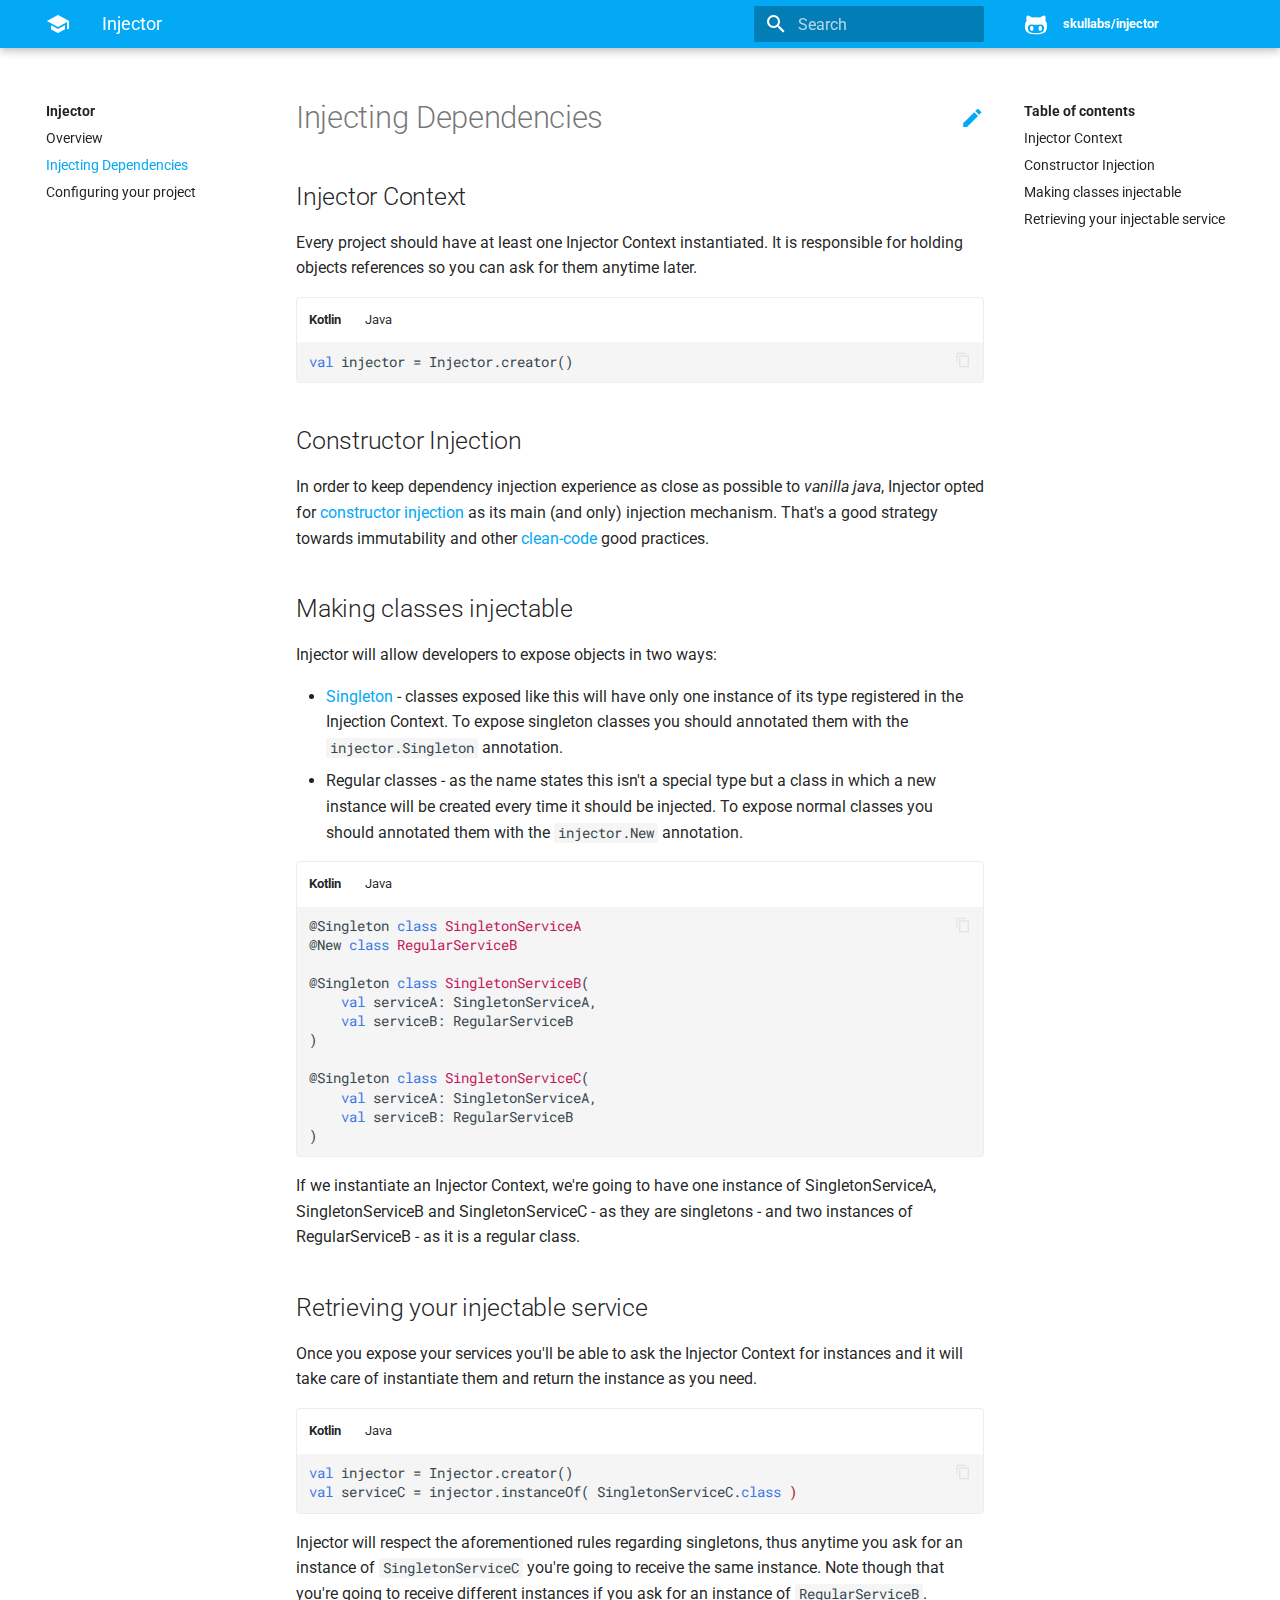
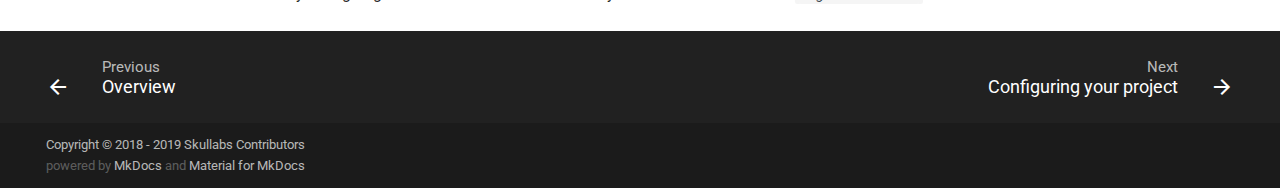
==== docs/basics/index.html @ f12652a5 "Adding documentation" ====
<!doctype html>
<html lang="en" class="no-js">
  <head>
    
      <meta charset="utf-8">
      <meta name="viewport" content="width=device-width,initial-scale=1">
      <meta http-equiv="x-ua-compatible" content="ie=edge">
      
        <meta name="description" content="Zero-overhead and minimalist dependency injection library">
      
      
        <link rel="canonical" href="https://skullabs.github.io/injector/basics/">
      
      
        <meta name="author" content="Skullabs Contributors">
      
      
        <meta name="lang:clipboard.copy" content="Copy to clipboard">
      
        <meta name="lang:clipboard.copied" content="Copied to clipboard">
      
        <meta name="lang:search.language" content="en">
      
        <meta name="lang:search.pipeline.stopwords" content="True">
      
        <meta name="lang:search.pipeline.trimmer" content="True">
      
        <meta name="lang:search.result.none" content="No matching documents">
      
        <meta name="lang:search.result.one" content="1 matching document">
      
        <meta name="lang:search.result.other" content="# matching documents">
      
        <meta name="lang:search.tokenizer" content="[\s\-]+">
      
      <link rel="shortcut icon" href="../assets/images/favicon.png">
      <meta name="generator" content="mkdocs-1.0.4, mkdocs-material-4.4.0">
    
    
      
        <title>Injecting Dependencies - Injector</title>
      
    
    
      <link rel="stylesheet" href="../assets/stylesheets/application.0284f74d.css">
      
        <link rel="stylesheet" href="../assets/stylesheets/application-palette.01803549.css">
      
      
        
        
        <meta name="theme-color" content="#03a9f4">
      
    
    
      <script src="../assets/javascripts/modernizr.74668098.js"></script>
    
    
      
        <link href="https://fonts.gstatic.com" rel="preconnect" crossorigin>
        <link rel="stylesheet" href="https://fonts.googleapis.com/css?family=Roboto:300,400,400i,700|Roboto+Mono&display=fallback">
        <style>body,input{font-family:"Roboto","Helvetica Neue",Helvetica,Arial,sans-serif}code,kbd,pre{font-family:"Roboto Mono","Courier New",Courier,monospace}</style>
      
    
    <link rel="stylesheet" href="../assets/fonts/material-icons.css">
    
    
      <link rel="stylesheet" href="../custom.css">
    
    
      
    
    
  </head>
  
    
    
    <body dir="ltr" data-md-color-primary="light-blue" data-md-color-accent="blue-grey">
  
    <svg class="md-svg">
      <defs>
        
        
          <svg xmlns="http://www.w3.org/2000/svg" width="416" height="448" viewBox="0 0 416 448" id="__github"><path fill="currentColor" d="M160 304q0 10-3.125 20.5t-10.75 19T128 352t-18.125-8.5-10.75-19T96 304t3.125-20.5 10.75-19T128 256t18.125 8.5 10.75 19T160 304zm160 0q0 10-3.125 20.5t-10.75 19T288 352t-18.125-8.5-10.75-19T256 304t3.125-20.5 10.75-19T288 256t18.125 8.5 10.75 19T320 304zm40 0q0-30-17.25-51T296 232q-10.25 0-48.75 5.25Q229.5 240 208 240t-39.25-2.75Q130.75 232 120 232q-29.5 0-46.75 21T56 304q0 22 8 38.375t20.25 25.75 30.5 15 35 7.375 37.25 1.75h42q20.5 0 37.25-1.75t35-7.375 30.5-15 20.25-25.75T360 304zm56-44q0 51.75-15.25 82.75-9.5 19.25-26.375 33.25t-35.25 21.5-42.5 11.875-42.875 5.5T212 416q-19.5 0-35.5-.75t-36.875-3.125-38.125-7.5-34.25-12.875T37 371.5t-21.5-28.75Q0 312 0 260q0-59.25 34-99-6.75-20.5-6.75-42.5 0-29 12.75-54.5 27 0 47.5 9.875t47.25 30.875Q171.5 96 212 96q37 0 70 8 26.25-20.5 46.75-30.25T376 64q12.75 25.5 12.75 54.5 0 21.75-6.75 42 34 40 34 99.5z"/></svg>
        
      </defs>
    </svg>
    <input class="md-toggle" data-md-toggle="drawer" type="checkbox" id="__drawer" autocomplete="off">
    <input class="md-toggle" data-md-toggle="search" type="checkbox" id="__search" autocomplete="off">
    <label class="md-overlay" data-md-component="overlay" for="__drawer"></label>
    
      <a href="#injecting-dependencies" tabindex="1" class="md-skip">
        Skip to content
      </a>
    
    
      <header class="md-header" data-md-component="header">
  <nav class="md-header-nav md-grid">
    <div class="md-flex">
      <div class="md-flex__cell md-flex__cell--shrink">
        <a href="https://skullabs.github.io/injector/" title="Injector" class="md-header-nav__button md-logo">
          
            <i class="md-icon"></i>
          
        </a>
      </div>
      <div class="md-flex__cell md-flex__cell--shrink">
        <label class="md-icon md-icon--menu md-header-nav__button" for="__drawer"></label>
      </div>
      <div class="md-flex__cell md-flex__cell--stretch">
        <div class="md-flex__ellipsis md-header-nav__title" data-md-component="title">
          
            <span class="md-header-nav__topic">
              Injector
            </span>
            <span class="md-header-nav__topic">
              
                Injecting Dependencies
              
            </span>
          
        </div>
      </div>
      <div class="md-flex__cell md-flex__cell--shrink">
        
          <label class="md-icon md-icon--search md-header-nav__button" for="__search"></label>
          
<div class="md-search" data-md-component="search" role="dialog">
  <label class="md-search__overlay" for="__search"></label>
  <div class="md-search__inner" role="search">
    <form class="md-search__form" name="search">
      <input type="text" class="md-search__input" name="query" placeholder="Search" autocapitalize="off" autocorrect="off" autocomplete="off" spellcheck="false" data-md-component="query" data-md-state="active">
      <label class="md-icon md-search__icon" for="__search"></label>
      <button type="reset" class="md-icon md-search__icon" data-md-component="reset" tabindex="-1">
        &#xE5CD;
      </button>
    </form>
    <div class="md-search__output">
      <div class="md-search__scrollwrap" data-md-scrollfix>
        <div class="md-search-result" data-md-component="result">
          <div class="md-search-result__meta">
            Type to start searching
          </div>
          <ol class="md-search-result__list"></ol>
        </div>
      </div>
    </div>
  </div>
</div>
        
      </div>
      
        <div class="md-flex__cell md-flex__cell--shrink">
          <div class="md-header-nav__source">
            


  

<a href="https://github.com/Skullabs/injector/" title="Go to repository" class="md-source" data-md-source="github">
  
    <div class="md-source__icon">
      <svg viewBox="0 0 24 24" width="24" height="24">
        <use xlink:href="#__github" width="24" height="24"></use>
      </svg>
    </div>
  
  <div class="md-source__repository">
    skullabs/injector
  </div>
</a>
          </div>
        </div>
      
    </div>
  </nav>
</header>
    
    <div class="md-container">
      
        
      
      
        

<nav class="md-tabs" data-md-component="tabs">
  <div class="md-tabs__inner md-grid">
    <ul class="md-tabs__list">
      
        
  <li class="md-tabs__item">
    
      <a href=".." title="Overview" class="md-tabs__link md-tabs__link--active">
        Overview
      </a>
    
  </li>

      
        
      
        
      
    </ul>
  </div>
</nav>
      
      <main class="md-main">
        <div class="md-main__inner md-grid" data-md-component="container">
          
            
              <div class="md-sidebar md-sidebar--primary" data-md-component="navigation">
                <div class="md-sidebar__scrollwrap">
                  <div class="md-sidebar__inner">
                    <nav class="md-nav md-nav--primary" data-md-level="0">
  <label class="md-nav__title md-nav__title--site" for="__drawer">
    <a href="https://skullabs.github.io/injector/" title="Injector" class="md-nav__button md-logo">
      
        <i class="md-icon"></i>
      
    </a>
    Injector
  </label>
  
    <div class="md-nav__source">
      


  

<a href="https://github.com/Skullabs/injector/" title="Go to repository" class="md-source" data-md-source="github">
  
    <div class="md-source__icon">
      <svg viewBox="0 0 24 24" width="24" height="24">
        <use xlink:href="#__github" width="24" height="24"></use>
      </svg>
    </div>
  
  <div class="md-source__repository">
    skullabs/injector
  </div>
</a>
    </div>
  
  <ul class="md-nav__list" data-md-scrollfix>
    
      
      
      


  <li class="md-nav__item">
    <a href=".." title="Overview" class="md-nav__link">
      Overview
    </a>
  </li>

    
      
      
      

  


  <li class="md-nav__item md-nav__item--active">
    
    <input class="md-toggle md-nav__toggle" data-md-toggle="toc" type="checkbox" id="__toc">
    
      
    
    
      <label class="md-nav__link md-nav__link--active" for="__toc">
        Injecting Dependencies
      </label>
    
    <a href="./" title="Injecting Dependencies" class="md-nav__link md-nav__link--active">
      Injecting Dependencies
    </a>
    
      
<nav class="md-nav md-nav--secondary">
  
  
    
  
  
    <label class="md-nav__title" for="__toc">Table of contents</label>
    <ul class="md-nav__list" data-md-scrollfix>
      
        <li class="md-nav__item">
  <a href="#injector-context" title="Injector Context" class="md-nav__link">
    Injector Context
  </a>
  
</li>
      
        <li class="md-nav__item">
  <a href="#constructor-injection" title="Constructor Injection" class="md-nav__link">
    Constructor Injection
  </a>
  
</li>
      
        <li class="md-nav__item">
  <a href="#making-classes-injectable" title="Making classes injectable" class="md-nav__link">
    Making classes injectable
  </a>
  
</li>
      
        <li class="md-nav__item">
  <a href="#retrieving-your-injectable-service" title="Retrieving your injectable service" class="md-nav__link">
    Retrieving your injectable service
  </a>
  
</li>
      
      
      
      
      
    </ul>
  
</nav>
    
  </li>

    
      
      
      


  <li class="md-nav__item">
    <a href="../config/" title="Configuring your project" class="md-nav__link">
      Configuring your project
    </a>
  </li>

    
  </ul>
</nav>
                  </div>
                </div>
              </div>
            
            
              <div class="md-sidebar md-sidebar--secondary" data-md-component="toc">
                <div class="md-sidebar__scrollwrap">
                  <div class="md-sidebar__inner">
                    
<nav class="md-nav md-nav--secondary">
  
  
    
  
  
    <label class="md-nav__title" for="__toc">Table of contents</label>
    <ul class="md-nav__list" data-md-scrollfix>
      
        <li class="md-nav__item">
  <a href="#injector-context" title="Injector Context" class="md-nav__link">
    Injector Context
  </a>
  
</li>
      
        <li class="md-nav__item">
  <a href="#constructor-injection" title="Constructor Injection" class="md-nav__link">
    Constructor Injection
  </a>
  
</li>
      
        <li class="md-nav__item">
  <a href="#making-classes-injectable" title="Making classes injectable" class="md-nav__link">
    Making classes injectable
  </a>
  
</li>
      
        <li class="md-nav__item">
  <a href="#retrieving-your-injectable-service" title="Retrieving your injectable service" class="md-nav__link">
    Retrieving your injectable service
  </a>
  
</li>
      
      
      
      
      
    </ul>
  
</nav>
                  </div>
                </div>
              </div>
            
          
          <div class="md-content">
            <article class="md-content__inner md-typeset">
              
                
                  <a href="https://github.com/Skullabs/injector/edit/master/docs/basics.md" title="Edit this page" class="md-icon md-content__icon">&#xE3C9;</a>
                
                
                <h1 id="injecting-dependencies">Injecting Dependencies<a class="headerlink" href="#injecting-dependencies" title="Permanent link">&para;</a></h1>
<h2 id="injector-context">Injector Context<a class="headerlink" href="#injector-context" title="Permanent link">&para;</a></h2>
<p>Every project should have at least one Injector Context instantiated. It
is responsible for holding objects references so you can ask for them anytime later.</p>
<div class="superfences-tabs">
<input name="__tabs_1" type="radio" id="__tab_1_0" checked="checked" />
<label for="__tab_1_0">Kotlin</label>
<div class="superfences-content"><div class="codehilite"><pre><span></span><span class="k">val</span> <span class="py">injector</span> <span class="p">=</span> <span class="n">Injector</span><span class="p">.</span><span class="n">creator</span><span class="p">()</span>
</pre></div></div>
<input name="__tabs_1" type="radio" id="__tab_1_1" />
<label for="__tab_1_1">Java</label>
<div class="superfences-content"><div class="codehilite"><pre><span></span><span class="n">Injector</span> <span class="n">injector</span> <span class="p">=</span> <span class="n">Injector</span><span class="p">.</span><span class="n">creator</span><span class="p">();</span>
</pre></div></div>
</div>
<h2 id="constructor-injection">Constructor Injection<a class="headerlink" href="#constructor-injection" title="Permanent link">&para;</a></h2>
<p>In order to keep dependency injection experience as close as possible to <em>vanilla java</em>,
Injector opted for <a href="https://en.wikipedia.org/wiki/Dependency_injection#Constructor_injection_comparison">constructor injection</a>
as its main (and only) injection mechanism. That's a good strategy towards immutability
and other <a href="https://en.wikipedia.org/wiki/SOLID">clean-code</a> good practices.</p>
<h2 id="making-classes-injectable">Making classes injectable<a class="headerlink" href="#making-classes-injectable" title="Permanent link">&para;</a></h2>
<p>Injector will allow developers to expose objects in two ways:</p>
<ul>
<li><a href="https://en.wikipedia.org/wiki/Singleton_pattern">Singleton</a> - classes exposed like this will
have only one instance of its type registered in the Injection Context. To expose singleton classes
you should annotated them with the <code>injector.Singleton</code> annotation.</li>
<li>Regular classes - as the name states this isn't a special type but a class in which a new
instance will be created every time it should be injected. To expose normal classes you
should annotated them with the <code>injector.New</code> annotation.</li>
</ul>
<div class="superfences-tabs">
<input name="__tabs_2" type="radio" id="__tab_2_0" checked="checked" />
<label for="__tab_2_0">Kotlin</label>
<div class="superfences-content"><div class="codehilite"><pre><span></span><span class="n">@Singleton</span> <span class="k">class</span> <span class="nc">SingletonServiceA</span>
<span class="n">@New</span> <span class="k">class</span> <span class="nc">RegularServiceB</span>

<span class="n">@Singleton</span> <span class="k">class</span> <span class="nc">SingletonServiceB</span><span class="p">(</span>
    <span class="k">val</span> <span class="py">serviceA</span><span class="p">:</span> <span class="n">SingletonServiceA</span><span class="p">,</span>
    <span class="k">val</span> <span class="py">serviceB</span><span class="p">:</span> <span class="n">RegularServiceB</span>
<span class="p">)</span>

<span class="n">@Singleton</span> <span class="k">class</span> <span class="nc">SingletonServiceC</span><span class="p">(</span>
    <span class="k">val</span> <span class="py">serviceA</span><span class="p">:</span> <span class="n">SingletonServiceA</span><span class="p">,</span>
    <span class="k">val</span> <span class="py">serviceB</span><span class="p">:</span> <span class="n">RegularServiceB</span>
<span class="p">)</span>
</pre></div></div>
<input name="__tabs_2" type="radio" id="__tab_2_1" />
<label for="__tab_2_1">Java</label>
<div class="superfences-content"><div class="codehilite"><pre><span></span><span class="nd">@Singleton</span> <span class="kd">class</span> <span class="nc">SingletonServiceA</span> <span class="o">{}</span>
<span class="nd">@New</span> <span class="kd">class</span> <span class="nc">RegularServiceB</span> <span class="o">{}</span>

<span class="nd">@Singleton</span> <span class="kd">class</span> <span class="nc">SingletonServiceB</span> <span class="o">{</span>

    <span class="kd">final</span> <span class="n">SingletonServiceA</span> <span class="n">serviceA</span><span class="o">;</span>
    <span class="kd">final</span> <span class="n">RegularServiceB</span> <span class="n">serviceB</span><span class="o">;</span>

    <span class="n">SingletonServiceB</span><span class="o">(</span> <span class="n">SingletonServiceA</span> <span class="n">serviceA</span><span class="o">,</span> <span class="n">RegularServiceB</span> <span class="n">serviceB</span> <span class="o">)</span> <span class="o">{</span>
        <span class="k">this</span><span class="o">.</span><span class="na">serviceA</span> <span class="o">=</span> <span class="n">serviceA</span><span class="o">;</span>
        <span class="k">this</span><span class="o">.</span><span class="na">serviceB</span> <span class="o">=</span> <span class="n">serviceB</span><span class="o">;</span>
    <span class="o">}</span>
<span class="o">}</span>

<span class="nd">@Singleton</span> <span class="kd">class</span> <span class="nc">SingletonServiceC</span> <span class="o">{</span>

    <span class="kd">final</span> <span class="n">SingletonServiceA</span> <span class="n">serviceA</span><span class="o">;</span>
    <span class="kd">final</span> <span class="n">RegularServiceB</span> <span class="n">serviceB</span><span class="o">;</span>

    <span class="n">SingletonServiceC</span><span class="o">(</span> <span class="n">SingletonServiceA</span> <span class="n">serviceA</span><span class="o">,</span> <span class="n">RegularServiceB</span> <span class="n">serviceB</span> <span class="o">)</span> <span class="o">{</span>
        <span class="k">this</span><span class="o">.</span><span class="na">serviceA</span> <span class="o">=</span> <span class="n">serviceA</span><span class="o">;</span>
        <span class="k">this</span><span class="o">.</span><span class="na">serviceB</span> <span class="o">=</span> <span class="n">serviceB</span><span class="o">;</span>
    <span class="o">}</span>
<span class="o">}</span>
</pre></div></div>
</div>
<p>If we instantiate an Injector Context, we're going to have one instance of SingletonServiceA,
SingletonServiceB and SingletonServiceC - as they are singletons - and two instances of
RegularServiceB - as it is a regular class.</p>
<h2 id="retrieving-your-injectable-service">Retrieving your injectable service<a class="headerlink" href="#retrieving-your-injectable-service" title="Permanent link">&para;</a></h2>
<p>Once you expose your services you'll be able to ask the Injector Context for instances and
it will take care of instantiate them and return the instance as you need.</p>
<div class="superfences-tabs">
<input name="__tabs_3" type="radio" id="__tab_3_0" checked="checked" />
<label for="__tab_3_0">Kotlin</label>
<div class="superfences-content"><div class="codehilite"><pre><span></span><span class="k">val</span> <span class="py">injector</span> <span class="p">=</span> <span class="n">Injector</span><span class="p">.</span><span class="n">creator</span><span class="p">()</span>
<span class="k">val</span> <span class="py">serviceC</span> <span class="p">=</span> <span class="n">injector</span><span class="p">.</span><span class="n">instanceOf</span><span class="p">(</span> <span class="n">SingletonServiceC</span><span class="p">.</span><span class="k">class</span> <span class="err">)</span>
</pre></div></div>
<input name="__tabs_3" type="radio" id="__tab_3_1" />
<label for="__tab_3_1">Java</label>
<div class="superfences-content"><div class="codehilite"><pre><span></span><span class="n">Injector</span> <span class="n">injector</span> <span class="p">=</span> <span class="n">Injector</span><span class="p">.</span><span class="n">creator</span><span class="p">();</span>
<span class="n">SingletonServiceC</span> <span class="n">serviceC</span> <span class="p">=</span> <span class="n">injector</span><span class="p">.</span><span class="n">instanceOf</span><span class="p">(</span> <span class="n">SingletonServiceC</span><span class="p">.</span><span class="k">class</span> <span class="err">);</span>
</pre></div></div>
</div>
<p>Injector will respect the aforementioned rules regarding singletons, thus anytime you ask
for an instance of <code>SingletonServiceC</code> you're going to receive the same instance.
Note though that you're going to receive different instances if you ask for an instance of
<code>RegularServiceB</code>.</p>
                
                  
                
              
              
                


              
            </article>
          </div>
        </div>
      </main>
      
        
<footer class="md-footer">
  
    <div class="md-footer-nav">
      <nav class="md-footer-nav__inner md-grid">
        
          <a href=".." title="Overview" class="md-flex md-footer-nav__link md-footer-nav__link--prev" rel="prev">
            <div class="md-flex__cell md-flex__cell--shrink">
              <i class="md-icon md-icon--arrow-back md-footer-nav__button"></i>
            </div>
            <div class="md-flex__cell md-flex__cell--stretch md-footer-nav__title">
              <span class="md-flex__ellipsis">
                <span class="md-footer-nav__direction">
                  Previous
                </span>
                Overview
              </span>
            </div>
          </a>
        
        
          <a href="../config/" title="Configuring your project" class="md-flex md-footer-nav__link md-footer-nav__link--next" rel="next">
            <div class="md-flex__cell md-flex__cell--stretch md-footer-nav__title">
              <span class="md-flex__ellipsis">
                <span class="md-footer-nav__direction">
                  Next
                </span>
                Configuring your project
              </span>
            </div>
            <div class="md-flex__cell md-flex__cell--shrink">
              <i class="md-icon md-icon--arrow-forward md-footer-nav__button"></i>
            </div>
          </a>
        
      </nav>
    </div>
  
  <div class="md-footer-meta md-typeset">
    <div class="md-footer-meta__inner md-grid">
      <div class="md-footer-copyright">
        
          <div class="md-footer-copyright__highlight">
            Copyright &copy; 2018 - 2019 Skullabs Contributors
          </div>
        
        powered by
        <a href="https://www.mkdocs.org">MkDocs</a>
        and
        <a href="https://squidfunk.github.io/mkdocs-material/">
          Material for MkDocs</a>
      </div>
      
    </div>
  </div>
</footer>
      
    </div>
    
      <script src="../assets/javascripts/application.245445c6.js"></script>
      
      <script>app.initialize({version:"1.0.4",url:{base:".."}})</script>
      
    
  </body>
</html>
---- docs/assets/stylesheets/application.0284f74d.css ----
@charset "UTF-8";html{box-sizing:border-box}*,:after,:before{box-sizing:inherit}html{-webkit-text-size-adjust:none;-moz-text-size-adjust:none;-ms-text-size-adjust:none;text-size-adjust:none}body{margin:0}hr{overflow:visible;box-sizing:content-box}a{-webkit-text-decoration-skip:objects}a,button,input,label{-webkit-tap-highlight-color:transparent}a{color:inherit;text-decoration:none}small,sub,sup{font-size:80%}sub,sup{position:relative;line-height:0;vertical-align:baseline}sub{bottom:-.25em}sup{top:-.5em}img{border-style:none}table{border-collapse:separate;border-spacing:0}td,th{font-weight:400;vertical-align:top}button{margin:0;padding:0;border:0;outline-style:none;background:transparent;font-size:inherit}input{border:0;outline:0}.md-clipboard:before,.md-icon,.md-nav__button,.md-nav__link:after,.md-nav__title:before,.md-search-result__article--document:before,.md-source-file:before,.md-typeset .admonition>.admonition-title:before,.md-typeset .admonition>summary:before,.md-typeset .critic.comment:before,.md-typeset .footnote-backref,.md-typeset .task-list-control .task-list-indicator:before,.md-typeset details>.admonition-title:before,.md-typeset details>summary:before,.md-typeset summary:after{font-family:Material Icons;font-style:normal;font-variant:normal;font-weight:400;line-height:1;text-transform:none;white-space:nowrap;speak:none;word-wrap:normal;direction:ltr}.md-content__icon,.md-footer-nav__button,.md-header-nav__button,.md-nav__button,.md-nav__title:before,.md-search-result__article--document:before{display:inline-block;margin:.2rem;padding:.4rem;font-size:1.2rem;cursor:pointer}.md-icon--arrow-back:before{content:""}.md-icon--arrow-forward:before{content:""}.md-icon--menu:before{content:""}.md-icon--search:before{content:""}[dir=rtl] .md-icon--arrow-back:before{content:""}[dir=rtl] .md-icon--arrow-forward:before{content:""}body{-webkit-font-smoothing:antialiased;-moz-osx-font-smoothing:grayscale}body,input{color:rgba(0,0,0,.87);-webkit-font-feature-settings:"kern","liga";font-feature-settings:"kern","liga";font-family:Helvetica Neue,Helvetica,Arial,sans-serif}code,kbd,pre{color:rgba(0,0,0,.87);-webkit-font-feature-settings:"kern";font-feature-settings:"kern";font-family:Courier New,Courier,monospace}.md-typeset{font-size:.8rem;line-height:1.6;-webkit-print-color-adjust:exact}.md-typeset blockquote,.md-typeset ol,.md-typeset p,.md-typeset ul{margin:1em 0}.md-typeset h1{margin:0 0 2rem;color:rgba(0,0,0,.54);font-size:1.5625rem;line-height:1.3}.md-typeset h1,.md-typeset h2{font-weight:300;letter-spacing:-.01em}.md-typeset h2{margin:2rem 0 .8rem;font-size:1.25rem;line-height:1.4}.md-typeset h3{margin:1.6rem 0 .8rem;font-size:1rem;font-weight:400;letter-spacing:-.01em;line-height:1.5}.md-typeset h2+h3{margin-top:.8rem}.md-typeset h4{font-size:.8rem}.md-typeset h4,.md-typeset h5,.md-typeset h6{margin:.8rem 0;font-weight:700;letter-spacing:-.01em}.md-typeset h5,.md-typeset h6{color:rgba(0,0,0,.54);font-size:.64rem}.md-typeset h5{text-transform:uppercase}.md-typeset hr{margin:1.5em 0;border-bottom:.05rem dotted rgba(0,0,0,.26)}.md-typeset a{color:#3f51b5;word-break:break-word}.md-typeset a,.md-typeset a:before{transition:color .125s}.md-typeset a:active,.md-typeset a:hover{color:#536dfe}.md-typeset code,.md-typeset pre{background-color:hsla(0,0%,92.5%,.5);color:#37474f;font-size:85%;direction:ltr}.md-typeset code{margin:0 .29412em;padding:.07353em 0;border-radius:.1rem;box-shadow:.29412em 0 0 hsla(0,0%,92.5%,.5),-.29412em 0 0 hsla(0,0%,92.5%,.5);word-break:break-word;-webkit-box-decoration-break:clone;box-decoration-break:clone}.md-typeset h1 code,.md-typeset h2 code,.md-typeset h3 code,.md-typeset h4 code,.md-typeset h5 code,.md-typeset h6 code{margin:0;background-color:transparent;box-shadow:none}.md-typeset a>code{margin:inherit;padding:inherit;border-radius:initial;background-color:inherit;color:inherit;box-shadow:none}.md-typeset pre{position:relative;margin:1em 0;border-radius:.1rem;line-height:1.4;-webkit-overflow-scrolling:touch}.md-typeset pre>code{display:block;margin:0;padding:.525rem .6rem;background-color:transparent;font-size:inherit;box-shadow:none;-webkit-box-decoration-break:slice;box-decoration-break:slice;overflow:auto}.md-typeset pre>code::-webkit-scrollbar{width:.2rem;height:.2rem}.md-typeset pre>code::-webkit-scrollbar-thumb{background-color:rgba(0,0,0,.26)}.md-typeset pre>code::-webkit-scrollbar-thumb:hover{background-color:#536dfe}.md-typeset kbd{padding:0 .29412em;border-radius:.15rem;border:.05rem solid #c9c9c9;border-bottom-color:#bcbcbc;background-color:#fcfcfc;color:#555;font-size:85%;box-shadow:0 .05rem 0 #b0b0b0;word-break:break-word}.md-typeset mark{margin:0 .25em;padding:.0625em 0;border-radius:.1rem;background-color:rgba(255,235,59,.5);box-shadow:.25em 0 0 rgba(255,235,59,.5),-.25em 0 0 rgba(255,235,59,.5);word-break:break-word;-webkit-box-decoration-break:clone;box-decoration-break:clone}.md-typeset abbr{border-bottom:.05rem dotted rgba(0,0,0,.54);text-decoration:none;cursor:help}.md-typeset small{opacity:.75}.md-typeset sub,.md-typeset sup{margin-left:.07812em}[dir=rtl] .md-typeset sub,[dir=rtl] .md-typeset sup{margin-right:.07812em;margin-left:0}.md-typeset blockquote{padding-left:.6rem;border-left:.2rem solid rgba(0,0,0,.26);color:rgba(0,0,0,.54)}[dir=rtl] .md-typeset blockquote{padding-right:.6rem;padding-left:0;border-right:.2rem solid rgba(0,0,0,.26);border-left:initial}.md-typeset ul{list-style-type:disc}.md-typeset ol,.md-typeset ul{margin-left:.625em;padding:0}[dir=rtl] .md-typeset ol,[dir=rtl] .md-typeset ul{margin-right:.625em;margin-left:0}.md-typeset ol ol,.md-typeset ul ol{list-style-type:lower-alpha}.md-typeset ol ol ol,.md-typeset ul ol ol{list-style-type:lower-roman}.md-typeset ol li,.md-typeset ul li{margin-bottom:.5em;margin-left:1.25em}[dir=rtl] .md-typeset ol li,[dir=rtl] .md-typeset ul li{margin-right:1.25em;margin-left:0}.md-typeset ol li blockquote,.md-typeset ol li p,.md-typeset ul li blockquote,.md-typeset ul li p{margin:.5em 0}.md-typeset ol li:last-child,.md-typeset ul li:last-child{margin-bottom:0}.md-typeset ol li ol,.md-typeset ol li ul,.md-typeset ul li ol,.md-typeset ul li ul{margin:.5em 0 .5em .625em}[dir=rtl] .md-typeset ol li ol,[dir=rtl] .md-typeset ol li ul,[dir=rtl] .md-typeset ul li ol,[dir=rtl] .md-typeset ul li ul{margin-right:.625em;margin-left:0}.md-typeset dd{margin:1em 0 1em 1.875em}[dir=rtl] .md-typeset dd{margin-right:1.875em;margin-left:0}.md-typeset iframe,.md-typeset img,.md-typeset svg{max-width:100%}.md-typeset table:not([class]){box-shadow:0 2px 2px 0 rgba(0,0,0,.14),0 1px 5px 0 rgba(0,0,0,.12),0 3px 1px -2px rgba(0,0,0,.2);display:inline-block;max-width:100%;border-radius:.1rem;font-size:.64rem;overflow:auto;-webkit-overflow-scrolling:touch}.md-typeset table:not([class])+*{margin-top:1.5em}.md-typeset table:not([class]) td:not([align]),.md-typeset table:not([class]) th:not([align]){text-align:left}[dir=rtl] .md-typeset table:not([class]) td:not([align]),[dir=rtl] .md-typeset table:not([class]) th:not([align]){text-align:right}.md-typeset table:not([class]) th{min-width:5rem;padding:.6rem .8rem;background-color:rgba(0,0,0,.54);color:#fff;vertical-align:top}.md-typeset table:not([class]) td{padding:.6rem .8rem;border-top:.05rem solid rgba(0,0,0,.07);vertical-align:top}.md-typeset table:not([class]) tr{transition:background-color .125s}.md-typeset table:not([class]) tr:hover{background-color:rgba(0,0,0,.035);box-shadow:inset 0 .05rem 0 #fff}.md-typeset table:not([class]) tr:first-child td{border-top:0}.md-typeset table:not([class]) a{word-break:normal}.md-typeset__scrollwrap{margin:1em -.8rem;overflow-x:auto;-webkit-overflow-scrolling:touch}.md-typeset .md-typeset__table{display:inline-block;margin-bottom:.5em;padding:0 .8rem}.md-typeset .md-typeset__table table{display:table;width:100%;margin:0;overflow:hidden}html{font-size:125%;overflow-x:hidden}body,html{height:100%}body{position:relative;font-size:.5rem}hr{display:block;height:.05rem;padding:0;border:0}.md-svg{display:none}.md-grid{max-width:61rem;margin-right:auto;margin-left:auto}.md-container,.md-main{overflow:auto}.md-container{display:table;width:100%;height:100%;padding-top:2.4rem;table-layout:fixed}.md-main{display:table-row;height:100%}.md-main__inner{height:100%;padding-top:1.5rem;padding-bottom:.05rem}.md-toggle{display:none}.md-overlay{position:fixed;top:0;width:0;height:0;transition:width 0s .25s,height 0s .25s,opacity .25s;background-color:rgba(0,0,0,.54);opacity:0;z-index:3}.md-flex{display:table}.md-flex__cell{display:table-cell;position:relative;vertical-align:top}.md-flex__cell--shrink{width:0}.md-flex__cell--stretch{display:table;width:100%;table-layout:fixed}.md-flex__ellipsis{display:table-cell;text-overflow:ellipsis;white-space:nowrap;overflow:hidden}.md-skip{position:fixed;width:.05rem;height:.05rem;margin:.5rem;padding:.3rem .5rem;-webkit-transform:translateY(.4rem);transform:translateY(.4rem);border-radius:.1rem;background-color:rgba(0,0,0,.87);color:#fff;font-size:.64rem;opacity:0;overflow:hidden}.md-skip:focus{width:auto;height:auto;clip:auto;-webkit-transform:translateX(0);transform:translateX(0);transition:opacity .175s 75ms,-webkit-transform .25s cubic-bezier(.4,0,.2,1);transition:transform .25s cubic-bezier(.4,0,.2,1),opacity .175s 75ms;transition:transform .25s cubic-bezier(.4,0,.2,1),opacity .175s 75ms,-webkit-transform .25s cubic-bezier(.4,0,.2,1);opacity:1;z-index:10}@page{margin:25mm}.md-clipboard{position:absolute;top:.3rem;right:.3rem;width:1.4rem;height:1.4rem;border-radius:.1rem;font-size:.8rem;cursor:pointer;z-index:1;-webkit-backface-visibility:hidden;backface-visibility:hidden}.md-clipboard:before{transition:color .25s,opacity .25s;color:rgba(0,0,0,.07);content:"\E14D"}.codehilite:hover .md-clipboard:before,.md-typeset .highlight:hover .md-clipboard:before,pre:hover .md-clipboard:before{color:rgba(0,0,0,.54)}.md-clipboard:focus:before,.md-clipboard:hover:before{color:#536dfe}.md-clipboard__message{display:block;position:absolute;top:0;right:1.7rem;padding:.3rem .5rem;-webkit-transform:translateX(.4rem);transform:translateX(.4rem);transition:opacity .175s,-webkit-transform .25s cubic-bezier(.9,.1,.9,0);transition:transform .25s cubic-bezier(.9,.1,.9,0),opacity .175s;transition:transform .25s cubic-bezier(.9,.1,.9,0),opacity .175s,-webkit-transform .25s cubic-bezier(.9,.1,.9,0);border-radius:.1rem;background-color:rgba(0,0,0,.54);color:#fff;font-size:.64rem;white-space:nowrap;opacity:0;pointer-events:none}.md-clipboard__message--active{-webkit-transform:translateX(0);transform:translateX(0);transition:opacity .175s 75ms,-webkit-transform .25s cubic-bezier(.4,0,.2,1);transition:transform .25s cubic-bezier(.4,0,.2,1),opacity .175s 75ms;transition:transform .25s cubic-bezier(.4,0,.2,1),opacity .175s 75ms,-webkit-transform .25s cubic-bezier(.4,0,.2,1);opacity:1;pointer-events:auto}.md-clipboard__message:before{content:attr(aria-label)}.md-clipboard__message:after{display:block;position:absolute;top:50%;right:-.2rem;width:0;margin-top:-.2rem;border-color:transparent rgba(0,0,0,.54);border-style:solid;border-width:.2rem 0 .2rem .2rem;content:""}.md-content__inner{margin:0 .8rem 1.2rem;padding-top:.6rem}.md-content__inner:before{display:block;height:.4rem;content:""}.md-content__inner>:last-child{margin-bottom:0}.md-content__icon{position:relative;margin:.4rem 0;padding:0;float:right}.md-typeset .md-content__icon{color:rgba(0,0,0,.26)}.md-header{position:fixed;top:0;right:0;left:0;height:2.4rem;transition:background-color .25s,color .25s;background-color:#3f51b5;color:#fff;box-shadow:none;z-index:2;-webkit-backface-visibility:hidden;backface-visibility:hidden}.no-js .md-header{transition:none;box-shadow:none}.md-header[data-md-state=shadow]{transition:background-color .25s,color .25s,box-shadow .25s;box-shadow:0 0 .2rem rgba(0,0,0,.1),0 .2rem .4rem rgba(0,0,0,.2)}.md-header-nav{padding:0 .2rem}.md-header-nav__button{position:relative;transition:opacity .25s;z-index:1}.md-header-nav__button:hover{opacity:.7}.md-header-nav__button.md-logo *{display:block}.no-js .md-header-nav__button.md-icon--search{display:none}.md-header-nav__topic{display:block;position:absolute;transition:opacity .15s,-webkit-transform .4s cubic-bezier(.1,.7,.1,1);transition:transform .4s cubic-bezier(.1,.7,.1,1),opacity .15s;transition:transform .4s cubic-bezier(.1,.7,.1,1),opacity .15s,-webkit-transform .4s cubic-bezier(.1,.7,.1,1);text-overflow:ellipsis;white-space:nowrap;overflow:hidden}.md-header-nav__topic+.md-header-nav__topic{-webkit-transform:translateX(1.25rem);transform:translateX(1.25rem);transition:opacity .15s,-webkit-transform .4s cubic-bezier(1,.7,.1,.1);transition:transform .4s cubic-bezier(1,.7,.1,.1),opacity .15s;transition:transform .4s cubic-bezier(1,.7,.1,.1),opacity .15s,-webkit-transform .4s cubic-bezier(1,.7,.1,.1);opacity:0;z-index:-1;pointer-events:none}[dir=rtl] .md-header-nav__topic+.md-header-nav__topic{-webkit-transform:translateX(-1.25rem);transform:translateX(-1.25rem)}.no-js .md-header-nav__topic{position:static}.no-js .md-header-nav__topic+.md-header-nav__topic{display:none}.md-header-nav__title{padding:0 1rem;font-size:.9rem;line-height:2.4rem}.md-header-nav__title[data-md-state=active] .md-header-nav__topic{-webkit-transform:translateX(-1.25rem);transform:translateX(-1.25rem);transition:opacity .15s,-webkit-transform .4s cubic-bezier(1,.7,.1,.1);transition:transform .4s cubic-bezier(1,.7,.1,.1),opacity .15s;transition:transform .4s cubic-bezier(1,.7,.1,.1),opacity .15s,-webkit-transform .4s cubic-bezier(1,.7,.1,.1);opacity:0;z-index:-1;pointer-events:none}[dir=rtl] .md-header-nav__title[data-md-state=active] .md-header-nav__topic{-webkit-transform:translateX(1.25rem);transform:translateX(1.25rem)}.md-header-nav__title[data-md-state=active] .md-header-nav__topic+.md-header-nav__topic{-webkit-transform:translateX(0);transform:translateX(0);transition:opacity .15s,-webkit-transform .4s cubic-bezier(.1,.7,.1,1);transition:transform .4s cubic-bezier(.1,.7,.1,1),opacity .15s;transition:transform .4s cubic-bezier(.1,.7,.1,1),opacity .15s,-webkit-transform .4s cubic-bezier(.1,.7,.1,1);opacity:1;z-index:0;pointer-events:auto}.md-header-nav__source{display:none}.md-hero{transition:background .25s;background-color:#3f51b5;color:#fff;font-size:1rem;overflow:hidden}.md-hero__inner{margin-top:1rem;padding:.8rem .8rem .4rem;transition:opacity .25s,-webkit-transform .4s cubic-bezier(.1,.7,.1,1);transition:transform .4s cubic-bezier(.1,.7,.1,1),opacity .25s;transition:transform .4s cubic-bezier(.1,.7,.1,1),opacity .25s,-webkit-transform .4s cubic-bezier(.1,.7,.1,1);transition-delay:.1s}[data-md-state=hidden] .md-hero__inner{pointer-events:none;-webkit-transform:translateY(.625rem);transform:translateY(.625rem);transition:opacity .1s 0s,-webkit-transform 0s .4s;transition:transform 0s .4s,opacity .1s 0s;transition:transform 0s .4s,opacity .1s 0s,-webkit-transform 0s .4s;opacity:0}.md-hero--expand .md-hero__inner{margin-bottom:1.2rem}.md-footer-nav{background-color:rgba(0,0,0,.87);color:#fff}.md-footer-nav__inner{padding:.2rem;overflow:auto}.md-footer-nav__link{padding-top:1.4rem;padding-bottom:.4rem;transition:opacity .25s}.md-footer-nav__link:hover{opacity:.7}.md-footer-nav__link--prev{width:25%;float:left}[dir=rtl] .md-footer-nav__link--prev{float:right}.md-footer-nav__link--next{width:75%;float:right;text-align:right}[dir=rtl] .md-footer-nav__link--next{float:left;text-align:left}.md-footer-nav__button{transition:background .25s}.md-footer-nav__title{position:relative;padding:0 1rem;font-size:.9rem;line-height:2.4rem}.md-footer-nav__direction{position:absolute;right:0;left:0;margin-top:-1rem;padding:0 1rem;color:hsla(0,0%,100%,.7);font-size:.75rem}.md-footer-meta{background-color:rgba(0,0,0,.895)}.md-footer-meta__inner{padding:.2rem;overflow:auto}html .md-footer-meta.md-typeset a{color:hsla(0,0%,100%,.7)}html .md-footer-meta.md-typeset a:focus,html .md-footer-meta.md-typeset a:hover{color:#fff}.md-footer-copyright{margin:0 .6rem;padding:.4rem 0;color:hsla(0,0%,100%,.3);font-size:.64rem}.md-footer-copyright__highlight{color:hsla(0,0%,100%,.7)}.md-footer-social{margin:0 .4rem;padding:.2rem 0 .6rem}.md-footer-social__link{display:inline-block;width:1.6rem;height:1.6rem;font-size:.8rem;text-align:center}.md-footer-social__link:before{line-height:1.9}.md-nav{font-size:.7rem;line-height:1.3}.md-nav__title{display:block;padding:0 .6rem;font-weight:700;text-overflow:ellipsis;overflow:hidden}.md-nav__title:before{display:none;content:"\E5C4"}[dir=rtl] .md-nav__title:before{content:"\E5C8"}.md-nav__title .md-nav__button{display:none}.md-nav__list{margin:0;padding:0;list-style:none}.md-nav__item{padding:0 .6rem}.md-nav__item:last-child{padding-bottom:.6rem}.md-nav__item .md-nav__item{padding-right:0}[dir=rtl] .md-nav__item .md-nav__item{padding-right:.6rem;padding-left:0}.md-nav__item .md-nav__item:last-child{padding-bottom:0}.md-nav__button img{width:100%;height:auto}.md-nav__link{display:block;margin-top:.625em;transition:color .125s;text-overflow:ellipsis;cursor:pointer;overflow:hidden}.md-nav__item--nested>.md-nav__link:after{content:"\E313"}html .md-nav__link[for=__toc],html .md-nav__link[for=__toc]+.md-nav__link:after,html .md-nav__link[for=__toc]~.md-nav{display:none}.md-nav__link[data-md-state=blur]{color:rgba(0,0,0,.54)}.md-nav__link--active,.md-nav__link:active{color:#3f51b5}.md-nav__item--nested>.md-nav__link{color:inherit}.md-nav__link:focus,.md-nav__link:hover{color:#536dfe}.md-nav__source,.no-js .md-search{display:none}.md-search__overlay{opacity:0;z-index:1}.md-search__form{position:relative}.md-search__input{position:relative;padding:0 2.2rem 0 3.6rem;text-overflow:ellipsis;z-index:2}[dir=rtl] .md-search__input{padding:0 3.6rem 0 2.2rem}.md-search__input::-webkit-input-placeholder{transition:color .25s cubic-bezier(.1,.7,.1,1)}.md-search__input::-moz-placeholder{transition:color .25s cubic-bezier(.1,.7,.1,1)}.md-search__input:-ms-input-placeholder{transition:color .25s cubic-bezier(.1,.7,.1,1)}.md-search__input::-ms-input-placeholder{transition:color .25s cubic-bezier(.1,.7,.1,1)}.md-search__input::placeholder{transition:color .25s cubic-bezier(.1,.7,.1,1)}.md-search__input::-webkit-input-placeholder,.md-search__input~.md-search__icon{color:rgba(0,0,0,.54)}.md-search__input::-moz-placeholder,.md-search__input~.md-search__icon{color:rgba(0,0,0,.54)}.md-search__input:-ms-input-placeholder,.md-search__input~.md-search__icon{color:rgba(0,0,0,.54)}.md-search__input::-ms-input-placeholder,.md-search__input~.md-search__icon{color:rgba(0,0,0,.54)}.md-search__input::placeholder,.md-search__input~.md-search__icon{color:rgba(0,0,0,.54)}.md-search__input::-ms-clear{display:none}.md-search__icon{position:absolute;transition:color .25s cubic-bezier(.1,.7,.1,1),opacity .25s;font-size:1.2rem;cursor:pointer;z-index:2}.md-search__icon:hover{opacity:.7}.md-search__icon[for=__search]{top:.3rem;left:.5rem}[dir=rtl] .md-search__icon[for=__search]{right:.5rem;left:auto}.md-search__icon[for=__search]:before{content:"\E8B6"}.md-search__icon[type=reset]{top:.3rem;right:.5rem;-webkit-transform:scale(.125);transform:scale(.125);transition:opacity .15s,-webkit-transform .15s cubic-bezier(.1,.7,.1,1);transition:transform .15s cubic-bezier(.1,.7,.1,1),opacity .15s;transition:transform .15s cubic-bezier(.1,.7,.1,1),opacity .15s,-webkit-transform .15s cubic-bezier(.1,.7,.1,1);opacity:0}[dir=rtl] .md-search__icon[type=reset]{right:auto;left:.5rem}[data-md-toggle=search]:checked~.md-header .md-search__input:valid~.md-search__icon[type=reset]{-webkit-transform:scale(1);transform:scale(1);opacity:1}[data-md-toggle=search]:checked~.md-header .md-search__input:valid~.md-search__icon[type=reset]:hover{opacity:.7}.md-search__output{position:absolute;width:100%;border-radius:0 0 .1rem .1rem;overflow:hidden;z-index:1}.md-search__scrollwrap{height:100%;background-color:#fff;box-shadow:inset 0 .05rem 0 rgba(0,0,0,.07);overflow-y:auto;-webkit-overflow-scrolling:touch}.md-search-result{color:rgba(0,0,0,.87);word-break:break-word}.md-search-result__meta{padding:0 .8rem;background-color:rgba(0,0,0,.07);color:rgba(0,0,0,.54);font-size:.64rem;line-height:1.8rem}.md-search-result__list{margin:0;padding:0;border-top:.05rem solid rgba(0,0,0,.07);list-style:none}.md-search-result__item{box-shadow:0 -.05rem 0 rgba(0,0,0,.07)}.md-search-result__link{display:block;transition:background .25s;outline:0;overflow:hidden}.md-search-result__link:hover,.md-search-result__link[data-md-state=active]{background-color:rgba(83,109,254,.1)}.md-search-result__link:hover .md-search-result__article:before,.md-search-result__link[data-md-state=active] .md-search-result__article:before{opacity:.7}.md-search-result__link:last-child .md-search-result__teaser{margin-bottom:.6rem}.md-search-result__article{position:relative;padding:0 .8rem;overflow:auto}.md-search-result__article--document:before{position:absolute;left:0;margin:.1rem;transition:opacity .25s;color:rgba(0,0,0,.54);content:"\E880"}[dir=rtl] .md-search-result__article--document:before{right:0;left:auto}.md-search-result__article--document .md-search-result__title{margin:.55rem 0;font-size:.8rem;font-weight:400;line-height:1.4}.md-search-result__title{margin:.5em 0;font-size:.64rem;font-weight:700;line-height:1.4}.md-search-result__teaser{display:-webkit-box;max-height:1.65rem;margin:.5em 0;color:rgba(0,0,0,.54);font-size:.64rem;line-height:1.4;text-overflow:ellipsis;overflow:hidden;-webkit-line-clamp:2}.md-search-result em{font-style:normal;font-weight:700;text-decoration:underline}.md-sidebar{position:absolute;width:12.1rem;padding:1.2rem 0;overflow:hidden}.md-sidebar[data-md-state=lock]{position:fixed;top:2.4rem}.md-sidebar--secondary{display:none}.md-sidebar__scrollwrap{max-height:100%;margin:0 .2rem;overflow-y:auto;-webkit-backface-visibility:hidden;backface-visibility:hidden}.md-sidebar__scrollwrap::-webkit-scrollbar{width:.2rem;height:.2rem}.md-sidebar__scrollwrap::-webkit-scrollbar-thumb{background-color:rgba(0,0,0,.26)}.md-sidebar__scrollwrap::-webkit-scrollbar-thumb:hover{background-color:#536dfe}@-webkit-keyframes md-source__facts--done{0%{height:0}to{height:.65rem}}@keyframes md-source__facts--done{0%{height:0}to{height:.65rem}}@-webkit-keyframes md-source__fact--done{0%{-webkit-transform:translateY(100%);transform:translateY(100%);opacity:0}50%{opacity:0}to{-webkit-transform:translateY(0);transform:translateY(0);opacity:1}}@keyframes md-source__fact--done{0%{-webkit-transform:translateY(100%);transform:translateY(100%);opacity:0}50%{opacity:0}to{-webkit-transform:translateY(0);transform:translateY(0);opacity:1}}.md-source{display:block;padding-right:.6rem;transition:opacity .25s;font-size:.65rem;line-height:1.2;white-space:nowrap}[dir=rtl] .md-source{padding-right:0;padding-left:.6rem}.md-source:hover{opacity:.7}.md-source:after,.md-source__icon{display:inline-block;height:2.4rem;content:"";vertical-align:middle}.md-source__icon{width:2.4rem}.md-source__icon svg{width:1.2rem;height:1.2rem;margin-top:.6rem;margin-left:.6rem}[dir=rtl] .md-source__icon svg{margin-right:.6rem;margin-left:0}.md-source__icon+.md-source__repository{margin-left:-2rem;padding-left:2rem}[dir=rtl] .md-source__icon+.md-source__repository{margin-right:-2rem;margin-left:0;padding-right:2rem;padding-left:0}.md-source__repository{display:inline-block;max-width:100%;margin-left:.6rem;font-weight:700;text-overflow:ellipsis;overflow:hidden;vertical-align:middle}.md-source__facts{margin:0;padding:0;font-size:.55rem;font-weight:700;list-style-type:none;opacity:.75;overflow:hidden}[data-md-state=done] .md-source__facts{-webkit-animation:md-source__facts--done .25s ease-in;animation:md-source__facts--done .25s ease-in}.md-source__fact{float:left}[dir=rtl] .md-source__fact{float:right}[data-md-state=done] .md-source__fact{-webkit-animation:md-source__fact--done .4s ease-out;animation:md-source__fact--done .4s ease-out}.md-source__fact:before{margin:0 .1rem;content:"\00B7"}.md-source__fact:first-child:before{display:none}.md-source-file{display:inline-block;margin:1em .5em 1em 0;padding-right:.25rem;border-radius:.1rem;background-color:rgba(0,0,0,.07);font-size:.64rem;list-style-type:none;cursor:pointer;overflow:hidden}.md-source-file:before{display:inline-block;margin-right:.25rem;padding:.25rem;background-color:rgba(0,0,0,.26);color:#fff;font-size:.8rem;content:"\E86F";vertical-align:middle}html .md-source-file{transition:background .4s,color .4s,box-shadow .4s cubic-bezier(.4,0,.2,1)}html .md-source-file:before{transition:inherit}html body .md-typeset .md-source-file{color:rgba(0,0,0,.54)}.md-source-file:hover{box-shadow:0 0 8px rgba(0,0,0,.18),0 8px 16px rgba(0,0,0,.36)}.md-source-file:hover:before{background-color:#536dfe}.md-tabs{width:100%;transition:background .25s;background-color:#3f51b5;color:#fff;overflow:auto}.md-tabs__list{margin:0 0 0 .2rem;padding:0;list-style:none;white-space:nowrap}.md-tabs__item{display:inline-block;height:2.4rem;padding-right:.6rem;padding-left:.6rem}.md-tabs__link{display:block;margin-top:.8rem;transition:opacity .25s,-webkit-transform .4s cubic-bezier(.1,.7,.1,1);transition:transform .4s cubic-bezier(.1,.7,.1,1),opacity .25s;transition:transform .4s cubic-bezier(.1,.7,.1,1),opacity .25s,-webkit-transform .4s cubic-bezier(.1,.7,.1,1);font-size:.7rem;opacity:.7}.md-tabs__link--active,.md-tabs__link:hover{color:inherit;opacity:1}.md-tabs__item:nth-child(2) .md-tabs__link{transition-delay:.02s}.md-tabs__item:nth-child(3) .md-tabs__link{transition-delay:.04s}.md-tabs__item:nth-child(4) .md-tabs__link{transition-delay:.06s}.md-tabs__item:nth-child(5) .md-tabs__link{transition-delay:.08s}.md-tabs__item:nth-child(6) .md-tabs__link{transition-delay:.1s}.md-tabs__item:nth-child(7) .md-tabs__link{transition-delay:.12s}.md-tabs__item:nth-child(8) .md-tabs__link{transition-delay:.14s}.md-tabs__item:nth-child(9) .md-tabs__link{transition-delay:.16s}.md-tabs__item:nth-child(10) .md-tabs__link{transition-delay:.18s}.md-tabs__item:nth-child(11) .md-tabs__link{transition-delay:.2s}.md-tabs__item:nth-child(12) .md-tabs__link{transition-delay:.22s}.md-tabs__item:nth-child(13) .md-tabs__link{transition-delay:.24s}.md-tabs__item:nth-child(14) .md-tabs__link{transition-delay:.26s}.md-tabs__item:nth-child(15) .md-tabs__link{transition-delay:.28s}.md-tabs__item:nth-child(16) .md-tabs__link{transition-delay:.3s}.md-tabs[data-md-state=hidden]{pointer-events:none}.md-tabs[data-md-state=hidden] .md-tabs__link{-webkit-transform:translateY(50%);transform:translateY(50%);transition:color .25s,opacity .1s,-webkit-transform 0s .4s;transition:color .25s,transform 0s .4s,opacity .1s;transition:color .25s,transform 0s .4s,opacity .1s,-webkit-transform 0s .4s;opacity:0}.md-typeset .admonition,.md-typeset details{box-shadow:0 2px 2px 0 rgba(0,0,0,.14),0 1px 5px 0 rgba(0,0,0,.12),0 3px 1px -2px rgba(0,0,0,.2);position:relative;margin:1.5625em 0;padding:0 .6rem;border-left:.2rem solid #448aff;border-radius:.1rem;font-size:.64rem;overflow:auto}[dir=rtl] .md-typeset .admonition,[dir=rtl] .md-typeset details{border-right:.2rem solid #448aff;border-left:none}html .md-typeset .admonition>:last-child,html .md-typeset details>:last-child{margin-bottom:.6rem}.md-typeset .admonition .admonition,.md-typeset .admonition details,.md-typeset details .admonition,.md-typeset details details{margin:1em 0}.md-typeset .admonition>.admonition-title,.md-typeset .admonition>summary,.md-typeset details>.admonition-title,.md-typeset details>summary{margin:0 -.6rem;padding:.4rem .6rem .4rem 2rem;border-bottom:.05rem solid rgba(68,138,255,.1);background-color:rgba(68,138,255,.1);font-weight:700}[dir=rtl] .md-typeset .admonition>.admonition-title,[dir=rtl] .md-typeset .admonition>summary,[dir=rtl] .md-typeset details>.admonition-title,[dir=rtl] .md-typeset details>summary{padding:.4rem 2rem .4rem .6rem}.md-typeset .admonition>.admonition-title:last-child,.md-typeset .admonition>summary:last-child,.md-typeset details>.admonition-title:last-child,.md-typeset details>summary:last-child{margin-bottom:0}.md-typeset .admonition>.admonition-title:before,.md-typeset .admonition>summary:before,.md-typeset details>.admonition-title:before,.md-typeset details>summary:before{position:absolute;left:.6rem;color:#448aff;font-size:1rem;content:"\E3C9"}[dir=rtl] .md-typeset .admonition>.admonition-title:before,[dir=rtl] .md-typeset .admonition>summary:before,[dir=rtl] .md-typeset details>.admonition-title:before,[dir=rtl] .md-typeset details>summary:before{right:.6rem;left:auto}.md-typeset .admonition.abstract,.md-typeset .admonition.summary,.md-typeset .admonition.tldr,.md-typeset details.abstract,.md-typeset details.summary,.md-typeset details.tldr{border-left-color:#00b0ff}[dir=rtl] .md-typeset .admonition.abstract,[dir=rtl] .md-typeset .admonition.summary,[dir=rtl] .md-typeset .admonition.tldr,[dir=rtl] .md-typeset details.abstract,[dir=rtl] .md-typeset details.summary,[dir=rtl] .md-typeset details.tldr{border-right-color:#00b0ff}.md-typeset .admonition.abstract>.admonition-title,.md-typeset .admonition.abstract>summary,.md-typeset .admonition.summary>.admonition-title,.md-typeset .admonition.summary>summary,.md-typeset .admonition.tldr>.admonition-title,.md-typeset .admonition.tldr>summary,.md-typeset details.abstract>.admonition-title,.md-typeset details.abstract>summary,.md-typeset details.summary>.admonition-title,.md-typeset details.summary>summary,.md-typeset details.tldr>.admonition-title,.md-typeset details.tldr>summary{border-bottom-color:rgba(0,176,255,.1);background-color:rgba(0,176,255,.1)}.md-typeset .admonition.abstract>.admonition-title:before,.md-typeset .admonition.abstract>summary:before,.md-typeset .admonition.summary>.admonition-title:before,.md-typeset .admonition.summary>summary:before,.md-typeset .admonition.tldr>.admonition-title:before,.md-typeset .admonition.tldr>summary:before,.md-typeset details.abstract>.admonition-title:before,.md-typeset details.abstract>summary:before,.md-typeset details.summary>.admonition-title:before,.md-typeset details.summary>summary:before,.md-typeset details.tldr>.admonition-title:before,.md-typeset details.tldr>summary:before{color:#00b0ff;content:""}.md-typeset .admonition.info,.md-typeset .admonition.todo,.md-typeset details.info,.md-typeset details.todo{border-left-color:#00b8d4}[dir=rtl] .md-typeset .admonition.info,[dir=rtl] .md-typeset .admonition.todo,[dir=rtl] .md-typeset details.info,[dir=rtl] .md-typeset details.todo{border-right-color:#00b8d4}.md-typeset .admonition.info>.admonition-title,.md-typeset .admonition.info>summary,.md-typeset .admonition.todo>.admonition-title,.md-typeset .admonition.todo>summary,.md-typeset details.info>.admonition-title,.md-typeset details.info>summary,.md-typeset details.todo>.admonition-title,.md-typeset details.todo>summary{border-bottom-color:rgba(0,184,212,.1);background-color:rgba(0,184,212,.1)}.md-typeset .admonition.info>.admonition-title:before,.md-typeset .admonition.info>summary:before,.md-typeset .admonition.todo>.admonition-title:before,.md-typeset .admonition.todo>summary:before,.md-typeset details.info>.admonition-title:before,.md-typeset details.info>summary:before,.md-typeset details.todo>.admonition-title:before,.md-typeset details.todo>summary:before{color:#00b8d4;content:""}.md-typeset .admonition.hint,.md-typeset .admonition.important,.md-typeset .admonition.tip,.md-typeset details.hint,.md-typeset details.important,.md-typeset details.tip{border-left-color:#00bfa5}[dir=rtl] .md-typeset .admonition.hint,[dir=rtl] .md-typeset .admonition.important,[dir=rtl] .md-typeset .admonition.tip,[dir=rtl] .md-typeset details.hint,[dir=rtl] .md-typeset details.important,[dir=rtl] .md-typeset details.tip{border-right-color:#00bfa5}.md-typeset .admonition.hint>.admonition-title,.md-typeset .admonition.hint>summary,.md-typeset .admonition.important>.admonition-title,.md-typeset .admonition.important>summary,.md-typeset .admonition.tip>.admonition-title,.md-typeset .admonition.tip>summary,.md-typeset details.hint>.admonition-title,.md-typeset details.hint>summary,.md-typeset details.important>.admonition-title,.md-typeset details.important>summary,.md-typeset details.tip>.admonition-title,.md-typeset details.tip>summary{border-bottom-color:rgba(0,191,165,.1);background-color:rgba(0,191,165,.1)}.md-typeset .admonition.hint>.admonition-title:before,.md-typeset .admonition.hint>summary:before,.md-typeset .admonition.important>.admonition-title:before,.md-typeset .admonition.important>summary:before,.md-typeset .admonition.tip>.admonition-title:before,.md-typeset .admonition.tip>summary:before,.md-typeset details.hint>.admonition-title:before,.md-typeset details.hint>summary:before,.md-typeset details.important>.admonition-title:before,.md-typeset details.important>summary:before,.md-typeset details.tip>.admonition-title:before,.md-typeset details.tip>summary:before{color:#00bfa5;content:""}.md-typeset .admonition.check,.md-typeset .admonition.done,.md-typeset .admonition.success,.md-typeset details.check,.md-typeset details.done,.md-typeset details.success{border-left-color:#00c853}[dir=rtl] .md-typeset .admonition.check,[dir=rtl] .md-typeset .admonition.done,[dir=rtl] .md-typeset .admonition.success,[dir=rtl] .md-typeset details.check,[dir=rtl] .md-typeset details.done,[dir=rtl] .md-typeset details.success{border-right-color:#00c853}.md-typeset .admonition.check>.admonition-title,.md-typeset .admonition.check>summary,.md-typeset .admonition.done>.admonition-title,.md-typeset .admonition.done>summary,.md-typeset .admonition.success>.admonition-title,.md-typeset .admonition.success>summary,.md-typeset details.check>.admonition-title,.md-typeset details.check>summary,.md-typeset details.done>.admonition-title,.md-typeset details.done>summary,.md-typeset details.success>.admonition-title,.md-typeset details.success>summary{border-bottom-color:rgba(0,200,83,.1);background-color:rgba(0,200,83,.1)}.md-typeset .admonition.check>.admonition-title:before,.md-typeset .admonition.check>summary:before,.md-typeset .admonition.done>.admonition-title:before,.md-typeset .admonition.done>summary:before,.md-typeset .admonition.success>.admonition-title:before,.md-typeset .admonition.success>summary:before,.md-typeset details.check>.admonition-title:before,.md-typeset details.check>summary:before,.md-typeset details.done>.admonition-title:before,.md-typeset details.done>summary:before,.md-typeset details.success>.admonition-title:before,.md-typeset details.success>summary:before{color:#00c853;content:""}.md-typeset .admonition.faq,.md-typeset .admonition.help,.md-typeset .admonition.question,.md-typeset details.faq,.md-typeset details.help,.md-typeset details.question{border-left-color:#64dd17}[dir=rtl] .md-typeset .admonition.faq,[dir=rtl] .md-typeset .admonition.help,[dir=rtl] .md-typeset .admonition.question,[dir=rtl] .md-typeset details.faq,[dir=rtl] .md-typeset details.help,[dir=rtl] .md-typeset details.question{border-right-color:#64dd17}.md-typeset .admonition.faq>.admonition-title,.md-typeset .admonition.faq>summary,.md-typeset .admonition.help>.admonition-title,.md-typeset .admonition.help>summary,.md-typeset .admonition.question>.admonition-title,.md-typeset .admonition.question>summary,.md-typeset details.faq>.admonition-title,.md-typeset details.faq>summary,.md-typeset details.help>.admonition-title,.md-typeset details.help>summary,.md-typeset details.question>.admonition-title,.md-typeset details.question>summary{border-bottom-color:rgba(100,221,23,.1);background-color:rgba(100,221,23,.1)}.md-typeset .admonition.faq>.admonition-title:before,.md-typeset .admonition.faq>summary:before,.md-typeset .admonition.help>.admonition-title:before,.md-typeset .admonition.help>summary:before,.md-typeset .admonition.question>.admonition-title:before,.md-typeset .admonition.question>summary:before,.md-typeset details.faq>.admonition-title:before,.md-typeset details.faq>summary:before,.md-typeset details.help>.admonition-title:before,.md-typeset details.help>summary:before,.md-typeset details.question>.admonition-title:before,.md-typeset details.question>summary:before{color:#64dd17;content:""}.md-typeset .admonition.attention,.md-typeset .admonition.caution,.md-typeset .admonition.warning,.md-typeset details.attention,.md-typeset details.caution,.md-typeset details.warning{border-left-color:#ff9100}[dir=rtl] .md-typeset .admonition.attention,[dir=rtl] .md-typeset .admonition.caution,[dir=rtl] .md-typeset .admonition.warning,[dir=rtl] .md-typeset details.attention,[dir=rtl] .md-typeset details.caution,[dir=rtl] .md-typeset details.warning{border-right-color:#ff9100}.md-typeset .admonition.attention>.admonition-title,.md-typeset .admonition.attention>summary,.md-typeset .admonition.caution>.admonition-title,.md-typeset .admonition.caution>summary,.md-typeset .admonition.warning>.admonition-title,.md-typeset .admonition.warning>summary,.md-typeset details.attention>.admonition-title,.md-typeset details.attention>summary,.md-typeset details.caution>.admonition-title,.md-typeset details.caution>summary,.md-typeset details.warning>.admonition-title,.md-typeset details.warning>summary{border-bottom-color:rgba(255,145,0,.1);background-color:rgba(255,145,0,.1)}.md-typeset .admonition.attention>.admonition-title:before,.md-typeset .admonition.attention>summary:before,.md-typeset .admonition.caution>.admonition-title:before,.md-typeset .admonition.caution>summary:before,.md-typeset .admonition.warning>.admonition-title:before,.md-typeset .admonition.warning>summary:before,.md-typeset details.attention>.admonition-title:before,.md-typeset details.attention>summary:before,.md-typeset details.caution>.admonition-title:before,.md-typeset details.caution>summary:before,.md-typeset details.warning>.admonition-title:before,.md-typeset details.warning>summary:before{color:#ff9100;content:""}.md-typeset .admonition.fail,.md-typeset .admonition.failure,.md-typeset .admonition.missing,.md-typeset details.fail,.md-typeset details.failure,.md-typeset details.missing{border-left-color:#ff5252}[dir=rtl] .md-typeset .admonition.fail,[dir=rtl] .md-typeset .admonition.failure,[dir=rtl] .md-typeset .admonition.missing,[dir=rtl] .md-typeset details.fail,[dir=rtl] .md-typeset details.failure,[dir=rtl] .md-typeset details.missing{border-right-color:#ff5252}.md-typeset .admonition.fail>.admonition-title,.md-typeset .admonition.fail>summary,.md-typeset .admonition.failure>.admonition-title,.md-typeset .admonition.failure>summary,.md-typeset .admonition.missing>.admonition-title,.md-typeset .admonition.missing>summary,.md-typeset details.fail>.admonition-title,.md-typeset details.fail>summary,.md-typeset details.failure>.admonition-title,.md-typeset details.failure>summary,.md-typeset details.missing>.admonition-title,.md-typeset details.missing>summary{border-bottom-color:rgba(255,82,82,.1);background-color:rgba(255,82,82,.1)}.md-typeset .admonition.fail>.admonition-title:before,.md-typeset .admonition.fail>summary:before,.md-typeset .admonition.failure>.admonition-title:before,.md-typeset .admonition.failure>summary:before,.md-typeset .admonition.missing>.admonition-title:before,.md-typeset .admonition.missing>summary:before,.md-typeset details.fail>.admonition-title:before,.md-typeset details.fail>summary:before,.md-typeset details.failure>.admonition-title:before,.md-typeset details.failure>summary:before,.md-typeset details.missing>.admonition-title:before,.md-typeset details.missing>summary:before{color:#ff5252;content:""}.md-typeset .admonition.danger,.md-typeset .admonition.error,.md-typeset details.danger,.md-typeset details.error{border-left-color:#ff1744}[dir=rtl] .md-typeset .admonition.danger,[dir=rtl] .md-typeset .admonition.error,[dir=rtl] .md-typeset details.danger,[dir=rtl] .md-typeset details.error{border-right-color:#ff1744}.md-typeset .admonition.danger>.admonition-title,.md-typeset .admonition.danger>summary,.md-typeset .admonition.error>.admonition-title,.md-typeset .admonition.error>summary,.md-typeset details.danger>.admonition-title,.md-typeset details.danger>summary,.md-typeset details.error>.admonition-title,.md-typeset details.error>summary{border-bottom-color:rgba(255,23,68,.1);background-color:rgba(255,23,68,.1)}.md-typeset .admonition.danger>.admonition-title:before,.md-typeset .admonition.danger>summary:before,.md-typeset .admonition.error>.admonition-title:before,.md-typeset .admonition.error>summary:before,.md-typeset details.danger>.admonition-title:before,.md-typeset details.danger>summary:before,.md-typeset details.error>.admonition-title:before,.md-typeset details.error>summary:before{color:#ff1744;content:""}.md-typeset .admonition.bug,.md-typeset details.bug{border-left-color:#f50057}[dir=rtl] .md-typeset .admonition.bug,[dir=rtl] .md-typeset details.bug{border-right-color:#f50057}.md-typeset .admonition.bug>.admonition-title,.md-typeset .admonition.bug>summary,.md-typeset details.bug>.admonition-title,.md-typeset details.bug>summary{border-bottom-color:rgba(245,0,87,.1);background-color:rgba(245,0,87,.1)}.md-typeset .admonition.bug>.admonition-title:before,.md-typeset .admonition.bug>summary:before,.md-typeset details.bug>.admonition-title:before,.md-typeset details.bug>summary:before{color:#f50057;content:""}.md-typeset .admonition.example,.md-typeset details.example{border-left-color:#651fff}[dir=rtl] .md-typeset .admonition.example,[dir=rtl] .md-typeset details.example{border-right-color:#651fff}.md-typeset .admonition.example>.admonition-title,.md-typeset .admonition.example>summary,.md-typeset details.example>.admonition-title,.md-typeset details.example>summary{border-bottom-color:rgba(101,31,255,.1);background-color:rgba(101,31,255,.1)}.md-typeset .admonition.example>.admonition-title:before,.md-typeset .admonition.example>summary:before,.md-typeset details.example>.admonition-title:before,.md-typeset details.example>summary:before{color:#651fff;content:""}.md-typeset .admonition.cite,.md-typeset .admonition.quote,.md-typeset details.cite,.md-typeset details.quote{border-left-color:#9e9e9e}[dir=rtl] .md-typeset .admonition.cite,[dir=rtl] .md-typeset .admonition.quote,[dir=rtl] .md-typeset details.cite,[dir=rtl] .md-typeset details.quote{border-right-color:#9e9e9e}.md-typeset .admonition.cite>.admonition-title,.md-typeset .admonition.cite>summary,.md-typeset .admonition.quote>.admonition-title,.md-typeset .admonition.quote>summary,.md-typeset details.cite>.admonition-title,.md-typeset details.cite>summary,.md-typeset details.quote>.admonition-title,.md-typeset details.quote>summary{border-bottom-color:hsla(0,0%,62%,.1);background-color:hsla(0,0%,62%,.1)}.md-typeset .admonition.cite>.admonition-title:before,.md-typeset .admonition.cite>summary:before,.md-typeset .admonition.quote>.admonition-title:before,.md-typeset .admonition.quote>summary:before,.md-typeset details.cite>.admonition-title:before,.md-typeset details.cite>summary:before,.md-typeset details.quote>.admonition-title:before,.md-typeset details.quote>summary:before{color:#9e9e9e;content:""}.codehilite .o,.codehilite .ow,.md-typeset .highlight .o,.md-typeset .highlight .ow{color:inherit}.codehilite .ge,.md-typeset .highlight .ge{color:#000}.codehilite .gr,.md-typeset .highlight .gr{color:#a00}.codehilite .gh,.md-typeset .highlight .gh{color:#999}.codehilite .go,.md-typeset .highlight .go{color:#888}.codehilite .gp,.md-typeset .highlight .gp{color:#555}.codehilite .gs,.md-typeset .highlight .gs{color:inherit}.codehilite .gu,.md-typeset .highlight .gu{color:#aaa}.codehilite .gt,.md-typeset .highlight .gt{color:#a00}.codehilite .gd,.md-typeset .highlight .gd{background-color:#fdd}.codehilite .gi,.md-typeset .highlight .gi{background-color:#dfd}.codehilite .k,.md-typeset .highlight .k{color:#3b78e7}.codehilite .kc,.md-typeset .highlight .kc{color:#a71d5d}.codehilite .kd,.codehilite .kn,.md-typeset .highlight .kd,.md-typeset .highlight .kn{color:#3b78e7}.codehilite .kp,.md-typeset .highlight .kp{color:#a71d5d}.codehilite .kr,.codehilite .kt,.md-typeset .highlight .kr,.md-typeset .highlight .kt{color:#3e61a2}.codehilite .c,.codehilite .cm,.md-typeset .highlight .c,.md-typeset .highlight .cm{color:#999}.codehilite .cp,.md-typeset .highlight .cp{color:#666}.codehilite .c1,.codehilite .ch,.codehilite .cs,.md-typeset .highlight .c1,.md-typeset .highlight .ch,.md-typeset .highlight .cs{color:#999}.codehilite .na,.codehilite .nb,.md-typeset .highlight .na,.md-typeset .highlight .nb{color:#c2185b}.codehilite .bp,.md-typeset .highlight .bp{color:#3e61a2}.codehilite .nc,.md-typeset .highlight .nc{color:#c2185b}.codehilite .no,.md-typeset .highlight .no{color:#3e61a2}.codehilite .nd,.codehilite .ni,.md-typeset .highlight .nd,.md-typeset .highlight .ni{color:#666}.codehilite .ne,.codehilite .nf,.md-typeset .highlight .ne,.md-typeset .highlight .nf{color:#c2185b}.codehilite .nl,.md-typeset .highlight .nl{color:#3b5179}.codehilite .nn,.md-typeset .highlight .nn{color:#ec407a}.codehilite .nt,.md-typeset .highlight .nt{color:#3b78e7}.codehilite .nv,.codehilite .vc,.codehilite .vg,.codehilite .vi,.md-typeset .highlight .nv,.md-typeset .highlight .vc,.md-typeset .highlight .vg,.md-typeset .highlight .vi{color:#3e61a2}.codehilite .nx,.md-typeset .highlight .nx{color:#ec407a}.codehilite .il,.codehilite .m,.codehilite .mf,.codehilite .mh,.codehilite .mi,.codehilite .mo,.md-typeset .highlight .il,.md-typeset .highlight .m,.md-typeset .highlight .mf,.md-typeset .highlight .mh,.md-typeset .highlight .mi,.md-typeset .highlight .mo{color:#e74c3c}.codehilite .s,.codehilite .sb,.codehilite .sc,.md-typeset .highlight .s,.md-typeset .highlight .sb,.md-typeset .highlight .sc{color:#0d904f}.codehilite .sd,.md-typeset .highlight .sd{color:#999}.codehilite .s2,.md-typeset .highlight .s2{color:#0d904f}.codehilite .se,.codehilite .sh,.codehilite .si,.codehilite .sx,.md-typeset .highlight .se,.md-typeset .highlight .sh,.md-typeset .highlight .si,.md-typeset .highlight .sx{color:#183691}.codehilite .sr,.md-typeset .highlight .sr{color:#009926}.codehilite .s1,.codehilite .ss,.md-typeset .highlight .s1,.md-typeset .highlight .ss{color:#0d904f}.codehilite .err,.md-typeset .highlight .err{color:#a61717}.codehilite .w,.md-typeset .highlight .w{color:transparent}.codehilite .hll,.md-typeset .highlight .hll{display:block;margin:0 -.6rem;padding:0 .6rem;background-color:rgba(255,235,59,.5)}.md-typeset .codehilite,.md-typeset .highlight{position:relative;margin:1em 0;padding:0;border-radius:.1rem;background-color:hsla(0,0%,92.5%,.5);color:#37474f;line-height:1.4;-webkit-overflow-scrolling:touch}.md-typeset .codehilite code,.md-typeset .codehilite pre,.md-typeset .highlight code,.md-typeset .highlight pre{display:block;margin:0;padding:.525rem .6rem;background-color:transparent;overflow:auto;vertical-align:top}.md-typeset .codehilite code::-webkit-scrollbar,.md-typeset .codehilite pre::-webkit-scrollbar,.md-typeset .highlight code::-webkit-scrollbar,.md-typeset .highlight pre::-webkit-scrollbar{width:.2rem;height:.2rem}.md-typeset .codehilite code::-webkit-scrollbar-thumb,.md-typeset .codehilite pre::-webkit-scrollbar-thumb,.md-typeset .highlight code::-webkit-scrollbar-thumb,.md-typeset .highlight pre::-webkit-scrollbar-thumb{background-color:rgba(0,0,0,.26)}.md-typeset .codehilite code::-webkit-scrollbar-thumb:hover,.md-typeset .codehilite pre::-webkit-scrollbar-thumb:hover,.md-typeset .highlight code::-webkit-scrollbar-thumb:hover,.md-typeset .highlight pre::-webkit-scrollbar-thumb:hover{background-color:#536dfe}.md-typeset pre.codehilite,.md-typeset pre.highlight{overflow:visible}.md-typeset pre.codehilite code,.md-typeset pre.highlight code{display:block;padding:.525rem .6rem;overflow:auto}.md-typeset .codehilitetable,.md-typeset .highlighttable{display:block;margin:1em 0;border-radius:.2em;font-size:.8rem;overflow:hidden}.md-typeset .codehilitetable tbody,.md-typeset .codehilitetable td,.md-typeset .highlighttable tbody,.md-typeset .highlighttable td{display:block;padding:0}.md-typeset .codehilitetable tr,.md-typeset .highlighttable tr{display:flex}.md-typeset .codehilitetable .codehilite,.md-typeset .codehilitetable .highlight,.md-typeset .codehilitetable .linenodiv,.md-typeset .highlighttable .codehilite,.md-typeset .highlighttable .highlight,.md-typeset .highlighttable .linenodiv{margin:0;border-radius:0}.md-typeset .codehilitetable .linenodiv,.md-typeset .highlighttable .linenodiv{padding:.525rem .6rem}.md-typeset .codehilitetable .linenos,.md-typeset .highlighttable .linenos{background-color:rgba(0,0,0,.07);color:rgba(0,0,0,.26);-webkit-user-select:none;-moz-user-select:none;-ms-user-select:none;user-select:none}.md-typeset .codehilitetable .linenos pre,.md-typeset .highlighttable .linenos pre{margin:0;padding:0;background-color:transparent;color:inherit;text-align:right}.md-typeset .codehilitetable .code,.md-typeset .highlighttable .code{flex:1;overflow:hidden}.md-typeset>.codehilitetable,.md-typeset>.highlighttable{box-shadow:none}.md-typeset [id^="fnref:"]{display:inline-block}.md-typeset [id^="fnref:"]:target{margin-top:-3.8rem;padding-top:3.8rem;pointer-events:none}.md-typeset [id^="fn:"]:before{display:none;height:0;content:""}.md-typeset [id^="fn:"]:target:before{display:block;margin-top:-3.5rem;padding-top:3.5rem;pointer-events:none}.md-typeset .footnote{color:rgba(0,0,0,.54);font-size:.64rem}.md-typeset .footnote ol{margin-left:0}.md-typeset .footnote li{transition:color .25s}.md-typeset .footnote li:target{color:rgba(0,0,0,.87)}.md-typeset .footnote li :first-child{margin-top:0}.md-typeset .footnote li:hover .footnote-backref,.md-typeset .footnote li:target .footnote-backref{-webkit-transform:translateX(0);transform:translateX(0);opacity:1}.md-typeset .footnote li:hover .footnote-backref:hover,.md-typeset .footnote li:target .footnote-backref{color:#536dfe}.md-typeset .footnote-ref{display:inline-block;pointer-events:auto}.md-typeset .footnote-ref:before{display:inline;margin:0 .2em;border-left:.05rem solid rgba(0,0,0,.26);font-size:1.25em;content:"";vertical-align:-.25rem}.md-typeset .footnote-backref{display:inline-block;-webkit-transform:translateX(.25rem);transform:translateX(.25rem);transition:color .25s,opacity .125s .125s,-webkit-transform .25s .125s;transition:transform .25s .125s,color .25s,opacity .125s .125s;transition:transform .25s .125s,color .25s,opacity .125s .125s,-webkit-transform .25s .125s;color:rgba(0,0,0,.26);font-size:0;opacity:0;vertical-align:text-bottom}[dir=rtl] .md-typeset .footnote-backref{-webkit-transform:translateX(-.25rem);transform:translateX(-.25rem)}.md-typeset .footnote-backref:before{display:inline-block;font-size:.8rem;content:"\E31B"}[dir=rtl] .md-typeset .footnote-backref:before{-webkit-transform:scaleX(-1);transform:scaleX(-1)}.md-typeset .headerlink{display:inline-block;margin-left:.5rem;-webkit-transform:translateY(.25rem);transform:translateY(.25rem);transition:color .25s,opacity .125s .25s,-webkit-transform .25s .25s;transition:transform .25s .25s,color .25s,opacity .125s .25s;transition:transform .25s .25s,color .25s,opacity .125s .25s,-webkit-transform .25s .25s;opacity:0}[dir=rtl] .md-typeset .headerlink{margin-right:.5rem;margin-left:0}html body .md-typeset .headerlink{color:rgba(0,0,0,.26)}.md-typeset h1[id]:before{display:block;margin-top:-9px;padding-top:9px;content:""}.md-typeset h1[id]:target:before{margin-top:-3.45rem;padding-top:3.45rem}.md-typeset h1[id] .headerlink:focus,.md-typeset h1[id]:hover .headerlink,.md-typeset h1[id]:target .headerlink{-webkit-transform:translate(0);transform:translate(0);opacity:1}.md-typeset h1[id] .headerlink:focus,.md-typeset h1[id]:hover .headerlink:hover,.md-typeset h1[id]:target .headerlink{color:#536dfe}.md-typeset h2[id]:before{display:block;margin-top:-8px;padding-top:8px;content:""}.md-typeset h2[id]:target:before{margin-top:-3.4rem;padding-top:3.4rem}.md-typeset h2[id] .headerlink:focus,.md-typeset h2[id]:hover .headerlink,.md-typeset h2[id]:target .headerlink{-webkit-transform:translate(0);transform:translate(0);opacity:1}.md-typeset h2[id] .headerlink:focus,.md-typeset h2[id]:hover .headerlink:hover,.md-typeset h2[id]:target .headerlink{color:#536dfe}.md-typeset h3[id]:before{display:block;margin-top:-9px;padding-top:9px;content:""}.md-typeset h3[id]:target:before{margin-top:-3.45rem;padding-top:3.45rem}.md-typeset h3[id] .headerlink:focus,.md-typeset h3[id]:hover .headerlink,.md-typeset h3[id]:target .headerlink{-webkit-transform:translate(0);transform:translate(0);opacity:1}.md-typeset h3[id] .headerlink:focus,.md-typeset h3[id]:hover .headerlink:hover,.md-typeset h3[id]:target .headerlink{color:#536dfe}.md-typeset h4[id]:before{display:block;margin-top:-9px;padding-top:9px;content:""}.md-typeset h4[id]:target:before{margin-top:-3.45rem;padding-top:3.45rem}.md-typeset h4[id] .headerlink:focus,.md-typeset h4[id]:hover .headerlink,.md-typeset h4[id]:target .headerlink{-webkit-transform:translate(0);transform:translate(0);opacity:1}.md-typeset h4[id] .headerlink:focus,.md-typeset h4[id]:hover .headerlink:hover,.md-typeset h4[id]:target .headerlink{color:#536dfe}.md-typeset h5[id]:before{display:block;margin-top:-11px;padding-top:11px;content:""}.md-typeset h5[id]:target:before{margin-top:-3.55rem;padding-top:3.55rem}.md-typeset h5[id] .headerlink:focus,.md-typeset h5[id]:hover .headerlink,.md-typeset h5[id]:target .headerlink{-webkit-transform:translate(0);transform:translate(0);opacity:1}.md-typeset h5[id] .headerlink:focus,.md-typeset h5[id]:hover .headerlink:hover,.md-typeset h5[id]:target .headerlink{color:#536dfe}.md-typeset h6[id]:before{display:block;margin-top:-11px;padding-top:11px;content:""}.md-typeset h6[id]:target:before{margin-top:-3.55rem;padding-top:3.55rem}.md-typeset h6[id] .headerlink:focus,.md-typeset h6[id]:hover .headerlink,.md-typeset h6[id]:target .headerlink{-webkit-transform:translate(0);transform:translate(0);opacity:1}.md-typeset h6[id] .headerlink:focus,.md-typeset h6[id]:hover .headerlink:hover,.md-typeset h6[id]:target .headerlink{color:#536dfe}.md-typeset .MJXc-display{margin:.75em 0;padding:.75em 0;overflow:auto;-webkit-overflow-scrolling:touch}.md-typeset .MathJax_CHTML{outline:0}.md-typeset .critic.comment,.md-typeset del.critic,.md-typeset ins.critic{margin:0 .25em;padding:.0625em 0;border-radius:.1rem;-webkit-box-decoration-break:clone;box-decoration-break:clone}.md-typeset del.critic{background-color:#fdd;box-shadow:.25em 0 0 #fdd,-.25em 0 0 #fdd}.md-typeset ins.critic{background-color:#dfd;box-shadow:.25em 0 0 #dfd,-.25em 0 0 #dfd}.md-typeset .critic.comment{background-color:hsla(0,0%,92.5%,.5);color:#37474f;box-shadow:.25em 0 0 hsla(0,0%,92.5%,.5),-.25em 0 0 hsla(0,0%,92.5%,.5)}.md-typeset .critic.comment:before{padding-right:.125em;color:rgba(0,0,0,.26);content:"\E0B7";vertical-align:-.125em}.md-typeset .critic.block{display:block;margin:1em 0;padding-right:.8rem;padding-left:.8rem;box-shadow:none}.md-typeset .critic.block :first-child{margin-top:.5em}.md-typeset .critic.block :last-child{margin-bottom:.5em}.md-typeset details{display:block;padding-top:0}.md-typeset details[open]>summary:after{-webkit-transform:rotate(180deg);transform:rotate(180deg)}.md-typeset details:not([open]){padding-bottom:0}.md-typeset details:not([open])>summary{border-bottom:none}.md-typeset details summary{padding-right:2rem}[dir=rtl] .md-typeset details summary{padding-left:2rem}.no-details .md-typeset details:not([open])>*{display:none}.no-details .md-typeset details:not([open]) summary{display:block}.md-typeset summary{display:block;outline:none;cursor:pointer}.md-typeset summary::-webkit-details-marker{display:none}.md-typeset summary:after{position:absolute;top:.4rem;right:.6rem;color:rgba(0,0,0,.26);font-size:1rem;content:"\E313"}[dir=rtl] .md-typeset summary:after{right:auto;left:.6rem}.md-typeset .emojione{width:1rem;vertical-align:text-top}.md-typeset code.codehilite,.md-typeset code.highlight{margin:0 .29412em;padding:.07353em 0}.md-typeset .superfences-content{display:none;order:99;width:100%;background-color:#fff}.md-typeset .superfences-content>*{margin:0;border-radius:0}.md-typeset .superfences-tabs{display:flex;position:relative;flex-wrap:wrap;margin:1em 0;border:.05rem solid rgba(0,0,0,.07);border-radius:.2em}.md-typeset .superfences-tabs>input{display:none}.md-typeset .superfences-tabs>input:checked+label{font-weight:700}.md-typeset .superfences-tabs>input:checked+label+.superfences-content{display:block}.md-typeset .superfences-tabs>label{width:auto;padding:.6rem;transition:color .125s;font-size:.64rem;cursor:pointer}html .md-typeset .superfences-tabs>label:hover{color:#536dfe}.md-typeset .task-list-item{position:relative;list-style-type:none}.md-typeset .task-list-item [type=checkbox]{position:absolute;top:.45em;left:-2em}[dir=rtl] .md-typeset .task-list-item [type=checkbox]{right:-2em;left:auto}.md-typeset .task-list-control .task-list-indicator:before{position:absolute;top:.15em;left:-1.25em;color:rgba(0,0,0,.26);font-size:1.25em;content:"\E835";vertical-align:-.25em}[dir=rtl] .md-typeset .task-list-control .task-list-indicator:before{right:-1.25em;left:auto}.md-typeset .task-list-control [type=checkbox]:checked+.task-list-indicator:before{content:"\E834"}.md-typeset .task-list-control [type=checkbox]{opacity:0;z-index:-1}@media print{.md-typeset a:after{color:rgba(0,0,0,.54);content:" [" attr(href) "]"}.md-typeset code,.md-typeset pre{white-space:pre-wrap}.md-typeset code{box-shadow:none;-webkit-box-decoration-break:initial;box-decoration-break:slice}.md-clipboard,.md-content__icon,.md-footer,.md-header,.md-sidebar,.md-tabs,.md-typeset .headerlink{display:none}}@media only screen and (max-width:44.9375em){.md-typeset pre{margin:1em -.8rem;border-radius:0}.md-typeset pre>code{padding:.525rem .8rem}.md-footer-nav__link--prev .md-footer-nav__title{display:none}.md-search-result__teaser{max-height:2.5rem;-webkit-line-clamp:3}.codehilite .hll,.md-typeset .highlight .hll{margin:0 -.8rem;padding:0 .8rem}.md-typeset>.codehilite,.md-typeset>.highlight{margin:1em -.8rem;border-radius:0}.md-typeset>.codehilite code,.md-typeset>.codehilite pre,.md-typeset>.highlight code,.md-typeset>.highlight pre{padding:.525rem .8rem}.md-typeset>.codehilitetable,.md-typeset>.highlighttable{margin:1em -.8rem;border-radius:0}.md-typeset>.codehilitetable .codehilite>code,.md-typeset>.codehilitetable .codehilite>pre,.md-typeset>.codehilitetable .highlight>code,.md-typeset>.codehilitetable .highlight>pre,.md-typeset>.codehilitetable .linenodiv,.md-typeset>.highlighttable .codehilite>code,.md-typeset>.highlighttable .codehilite>pre,.md-typeset>.highlighttable .highlight>code,.md-typeset>.highlighttable .highlight>pre,.md-typeset>.highlighttable .linenodiv{padding:.5rem .8rem}.md-typeset>p>.MJXc-display{margin:.75em -.8rem;padding:.25em .8rem}.md-typeset>.superfences-tabs{margin:1em -.8rem;border:0;border-top:.05rem solid rgba(0,0,0,.07);border-radius:0}.md-typeset>.superfences-tabs code,.md-typeset>.superfences-tabs pre{padding:.525rem .8rem}}@media only screen and (min-width:100em){html{font-size:137.5%}}@media only screen and (min-width:125em){html{font-size:150%}}@media only screen and (max-width:59.9375em){body[data-md-state=lock]{overflow:hidden}.ios body[data-md-state=lock] .md-container{display:none}html .md-nav__link[for=__toc]{display:block;padding-right:2.4rem}html .md-nav__link[for=__toc]:after{color:inherit;content:"\E8DE"}html .md-nav__link[for=__toc]+.md-nav__link{display:none}html .md-nav__link[for=__toc]~.md-nav{display:flex}html [dir=rtl] .md-nav__link{padding-right:.8rem;padding-left:2.4rem}.md-nav__source{display:block;padding:0 .2rem;background-color:rgba(50,64,144,.9675);color:#fff}.md-search__overlay{position:absolute;top:.2rem;left:.2rem;width:1.8rem;height:1.8rem;-webkit-transform-origin:center;transform-origin:center;transition:opacity .2s .2s,-webkit-transform .3s .1s;transition:transform .3s .1s,opacity .2s .2s;transition:transform .3s .1s,opacity .2s .2s,-webkit-transform .3s .1s;border-radius:1rem;background-color:#fff;overflow:hidden;pointer-events:none}[dir=rtl] .md-search__overlay{right:.2rem;left:auto}[data-md-toggle=search]:checked~.md-header .md-search__overlay{transition:opacity .1s,-webkit-transform .4s;transition:transform .4s,opacity .1s;transition:transform .4s,opacity .1s,-webkit-transform .4s;opacity:1}.md-search__inner{position:fixed;top:0;left:100%;width:100%;height:100%;-webkit-transform:translateX(5%);transform:translateX(5%);transition:right 0s .3s,left 0s .3s,opacity .15s .15s,-webkit-transform .15s cubic-bezier(.4,0,.2,1) .15s;transition:right 0s .3s,left 0s .3s,transform .15s cubic-bezier(.4,0,.2,1) .15s,opacity .15s .15s;transition:right 0s .3s,left 0s .3s,transform .15s cubic-bezier(.4,0,.2,1) .15s,opacity .15s .15s,-webkit-transform .15s cubic-bezier(.4,0,.2,1) .15s;opacity:0;z-index:2}[data-md-toggle=search]:checked~.md-header .md-search__inner{left:0;-webkit-transform:translateX(0);transform:translateX(0);transition:right 0s 0s,left 0s 0s,opacity .15s .15s,-webkit-transform .15s cubic-bezier(.1,.7,.1,1) .15s;transition:right 0s 0s,left 0s 0s,transform .15s cubic-bezier(.1,.7,.1,1) .15s,opacity .15s .15s;transition:right 0s 0s,left 0s 0s,transform .15s cubic-bezier(.1,.7,.1,1) .15s,opacity .15s .15s,-webkit-transform .15s cubic-bezier(.1,.7,.1,1) .15s;opacity:1}[dir=rtl] [data-md-toggle=search]:checked~.md-header .md-search__inner{right:0;left:auto}html [dir=rtl] .md-search__inner{right:100%;left:auto;-webkit-transform:translateX(-5%);transform:translateX(-5%)}.md-search__input{width:100%;height:2.4rem;font-size:.9rem}.md-search__icon[for=__search]{top:.6rem;left:.8rem}.md-search__icon[for=__search][for=__search]:before{content:"\E5C4"}[dir=rtl] .md-search__icon[for=__search][for=__search]:before{content:"\E5C8"}.md-search__icon[type=reset]{top:.6rem;right:.8rem}.md-search__output{top:2.4rem;bottom:0}.md-search-result__article--document:before{display:none}}@media only screen and (max-width:76.1875em){[data-md-toggle=drawer]:checked~.md-overlay{width:100%;height:100%;transition:width 0s,height 0s,opacity .25s;opacity:1}.md-header-nav__button.md-icon--home,.md-header-nav__button.md-logo{display:none}.md-hero__inner{margin-top:2.4rem;margin-bottom:1.2rem}.md-nav{background-color:#fff}.md-nav--primary,.md-nav--primary .md-nav{display:flex;position:absolute;top:0;right:0;left:0;flex-direction:column;height:100%;z-index:1}.md-nav--primary .md-nav__item,.md-nav--primary .md-nav__title{font-size:.8rem;line-height:1.5}html .md-nav--primary .md-nav__title{position:relative;height:5.6rem;padding:3rem .8rem .2rem;background-color:rgba(0,0,0,.07);color:rgba(0,0,0,.54);font-weight:400;line-height:2.4rem;white-space:nowrap;cursor:pointer}html .md-nav--primary .md-nav__title:before{display:block;position:absolute;top:.2rem;left:.2rem;width:2rem;height:2rem;color:rgba(0,0,0,.54)}html .md-nav--primary .md-nav__title~.md-nav__list{background-color:#fff;box-shadow:inset 0 .05rem 0 rgba(0,0,0,.07)}html .md-nav--primary .md-nav__title~.md-nav__list>.md-nav__item:first-child{border-top:0}html .md-nav--primary .md-nav__title--site{position:relative;background-color:#3f51b5;color:#fff}html .md-nav--primary .md-nav__title--site .md-nav__button{display:block;position:absolute;top:.2rem;left:.2rem;width:3.2rem;height:3.2rem;font-size:2.4rem}html .md-nav--primary .md-nav__title--site:before{display:none}html [dir=rtl] .md-nav--primary .md-nav__title--site .md-nav__button,html [dir=rtl] .md-nav--primary .md-nav__title:before{right:.2rem;left:auto}.md-nav--primary .md-nav__list{flex:1;overflow-y:auto}.md-nav--primary .md-nav__item{padding:0;border-top:.05rem solid rgba(0,0,0,.07)}[dir=rtl] .md-nav--primary .md-nav__item{padding:0}.md-nav--primary .md-nav__item--nested>.md-nav__link{padding-right:2.4rem}[dir=rtl] .md-nav--primary .md-nav__item--nested>.md-nav__link{padding-right:.8rem;padding-left:2.4rem}.md-nav--primary .md-nav__item--nested>.md-nav__link:after{content:"\E315"}[dir=rtl] .md-nav--primary .md-nav__item--nested>.md-nav__link:after{content:"\E314"}.md-nav--primary .md-nav__link{position:relative;margin-top:0;padding:.6rem .8rem}.md-nav--primary .md-nav__link:after{position:absolute;top:50%;right:.6rem;margin-top:-.6rem;color:inherit;font-size:1.2rem}[dir=rtl] .md-nav--primary .md-nav__link:after{right:auto;left:.6rem}.md-nav--primary .md-nav--secondary .md-nav__link{position:static}.md-nav--primary .md-nav--secondary .md-nav{position:static;background-color:transparent}.md-nav--primary .md-nav--secondary .md-nav .md-nav__link{padding-left:1.4rem}[dir=rtl] .md-nav--primary .md-nav--secondary .md-nav .md-nav__link{padding-right:1.4rem;padding-left:0}.md-nav--primary .md-nav--secondary .md-nav .md-nav .md-nav__link{padding-left:2rem}[dir=rtl] .md-nav--primary .md-nav--secondary .md-nav .md-nav .md-nav__link{padding-right:2rem;padding-left:0}.md-nav--primary .md-nav--secondary .md-nav .md-nav .md-nav .md-nav__link{padding-left:2.6rem}[dir=rtl] .md-nav--primary .md-nav--secondary .md-nav .md-nav .md-nav .md-nav__link{padding-right:2.6rem;padding-left:0}.md-nav--primary .md-nav--secondary .md-nav .md-nav .md-nav .md-nav .md-nav__link{padding-left:3.2rem}[dir=rtl] .md-nav--primary .md-nav--secondary .md-nav .md-nav .md-nav .md-nav .md-nav__link{padding-right:3.2rem;padding-left:0}.md-nav__toggle~.md-nav{display:flex;-webkit-transform:translateX(100%);transform:translateX(100%);transition:opacity .125s .05s,-webkit-transform .25s cubic-bezier(.8,0,.6,1);transition:transform .25s cubic-bezier(.8,0,.6,1),opacity .125s .05s;transition:transform .25s cubic-bezier(.8,0,.6,1),opacity .125s .05s,-webkit-transform .25s cubic-bezier(.8,0,.6,1);opacity:0}[dir=rtl] .md-nav__toggle~.md-nav{-webkit-transform:translateX(-100%);transform:translateX(-100%)}.no-csstransforms3d .md-nav__toggle~.md-nav{display:none}.md-nav__toggle:checked~.md-nav{-webkit-transform:translateX(0);transform:translateX(0);transition:opacity .125s .125s,-webkit-transform .25s cubic-bezier(.4,0,.2,1);transition:transform .25s cubic-bezier(.4,0,.2,1),opacity .125s .125s;transition:transform .25s cubic-bezier(.4,0,.2,1),opacity .125s .125s,-webkit-transform .25s cubic-bezier(.4,0,.2,1);opacity:1}.no-csstransforms3d .md-nav__toggle:checked~.md-nav{display:flex}.md-sidebar--primary{position:fixed;top:0;left:-12.1rem;width:12.1rem;height:100%;-webkit-transform:translateX(0);transform:translateX(0);transition:box-shadow .25s,-webkit-transform .25s cubic-bezier(.4,0,.2,1);transition:transform .25s cubic-bezier(.4,0,.2,1),box-shadow .25s;transition:transform .25s cubic-bezier(.4,0,.2,1),box-shadow .25s,-webkit-transform .25s cubic-bezier(.4,0,.2,1);background-color:#fff;z-index:3}[dir=rtl] .md-sidebar--primary{right:-12.1rem;left:auto}.no-csstransforms3d .md-sidebar--primary{display:none}[data-md-toggle=drawer]:checked~.md-container .md-sidebar--primary{box-shadow:0 8px 10px 1px rgba(0,0,0,.14),0 3px 14px 2px rgba(0,0,0,.12),0 5px 5px -3px rgba(0,0,0,.4);-webkit-transform:translateX(12.1rem);transform:translateX(12.1rem)}[dir=rtl] [data-md-toggle=drawer]:checked~.md-container .md-sidebar--primary{-webkit-transform:translateX(-12.1rem);transform:translateX(-12.1rem)}.no-csstransforms3d [data-md-toggle=drawer]:checked~.md-container .md-sidebar--primary{display:block}.md-sidebar--primary .md-sidebar__scrollwrap{overflow:hidden;position:absolute;top:0;right:0;bottom:0;left:0;margin:0}.md-tabs{display:none}}@media only screen and (min-width:60em){.md-content{margin-right:12.1rem}[dir=rtl] .md-content{margin-right:0;margin-left:12.1rem}.md-header-nav__button.md-icon--search{display:none}.md-header-nav__source{display:block;width:11.7rem;max-width:11.7rem;padding-right:.6rem}[dir=rtl] .md-header-nav__source{padding-right:0;padding-left:.6rem}.md-search{padding:.2rem}.md-search__overlay{position:fixed;top:0;left:0;width:0;height:0;transition:width 0s .25s,height 0s .25s,opacity .25s;background-color:rgba(0,0,0,.54);cursor:pointer}[dir=rtl] .md-search__overlay{right:0;left:auto}[data-md-toggle=search]:checked~.md-header .md-search__overlay{width:100%;height:100%;transition:width 0s,height 0s,opacity .25s;opacity:1}.md-search__inner{position:relative;width:11.5rem;margin-right:.8rem;padding:.1rem 0;float:right;transition:width .25s cubic-bezier(.1,.7,.1,1)}[dir=rtl] .md-search__inner{margin-right:0;margin-left:.8rem;float:left}.md-search__form,.md-search__input{border-radius:.1rem}.md-search__input{width:100%;height:1.8rem;padding-left:2.2rem;transition:background-color .25s cubic-bezier(.1,.7,.1,1),color .25s cubic-bezier(.1,.7,.1,1);background-color:rgba(0,0,0,.26);color:inherit;font-size:.8rem}[dir=rtl] .md-search__input{padding-right:2.2rem}.md-search__input+.md-search__icon{color:inherit}.md-search__input::-webkit-input-placeholder{color:hsla(0,0%,100%,.7)}.md-search__input::-moz-placeholder{color:hsla(0,0%,100%,.7)}.md-search__input:-ms-input-placeholder{color:hsla(0,0%,100%,.7)}.md-search__input::-ms-input-placeholder{color:hsla(0,0%,100%,.7)}.md-search__input::placeholder{color:hsla(0,0%,100%,.7)}.md-search__input:hover{background-color:hsla(0,0%,100%,.12)}[data-md-toggle=search]:checked~.md-header .md-search__input{border-radius:.1rem .1rem 0 0;background-color:#fff;color:rgba(0,0,0,.87);text-overflow:clip}[data-md-toggle=search]:checked~.md-header .md-search__input+.md-search__icon,[data-md-toggle=search]:checked~.md-header .md-search__input::-webkit-input-placeholder{color:rgba(0,0,0,.54)}[data-md-toggle=search]:checked~.md-header .md-search__input+.md-search__icon,[data-md-toggle=search]:checked~.md-header .md-search__input::-moz-placeholder{color:rgba(0,0,0,.54)}[data-md-toggle=search]:checked~.md-header .md-search__input+.md-search__icon,[data-md-toggle=search]:checked~.md-header .md-search__input:-ms-input-placeholder{color:rgba(0,0,0,.54)}[data-md-toggle=search]:checked~.md-header .md-search__input+.md-search__icon,[data-md-toggle=search]:checked~.md-header .md-search__input::-ms-input-placeholder{color:rgba(0,0,0,.54)}[data-md-toggle=search]:checked~.md-header .md-search__input+.md-search__icon,[data-md-toggle=search]:checked~.md-header .md-search__input::placeholder{color:rgba(0,0,0,.54)}.md-search__output{top:1.9rem;transition:opacity .4s;opacity:0}[data-md-toggle=search]:checked~.md-header .md-search__output{box-shadow:0 6px 10px 0 rgba(0,0,0,.14),0 1px 18px 0 rgba(0,0,0,.12),0 3px 5px -1px rgba(0,0,0,.4);opacity:1}.md-search__scrollwrap{max-height:0}[data-md-toggle=search]:checked~.md-header .md-search__scrollwrap{max-height:75vh}.md-search__scrollwrap::-webkit-scrollbar{width:.2rem;height:.2rem}.md-search__scrollwrap::-webkit-scrollbar-thumb{background-color:rgba(0,0,0,.26)}.md-search__scrollwrap::-webkit-scrollbar-thumb:hover{background-color:#536dfe}.md-search-result__meta{padding-left:2.2rem}[dir=rtl] .md-search-result__meta{padding-right:2.2rem;padding-left:0}.md-search-result__article{padding-left:2.2rem}[dir=rtl] .md-search-result__article{padding-right:2.2rem;padding-left:.8rem}.md-sidebar--secondary{display:block;margin-left:100%;-webkit-transform:translate(-100%);transform:translate(-100%)}[dir=rtl] .md-sidebar--secondary{margin-right:100%;margin-left:0;-webkit-transform:translate(100%);transform:translate(100%)}}@media only screen and (min-width:76.25em){.md-content{margin-left:12.1rem}[dir=rtl] .md-content{margin-right:12.1rem}.md-content__inner{margin-right:1.2rem;margin-left:1.2rem}.md-header-nav__button.md-icon--menu{display:none}.md-nav[data-md-state=animate]{transition:max-height .25s cubic-bezier(.86,0,.07,1)}.md-nav__toggle~.md-nav{max-height:0;overflow:hidden}.no-js .md-nav__toggle~.md-nav{display:none}.md-nav[data-md-state=expand],.md-nav__toggle:checked~.md-nav{max-height:100%}.no-js .md-nav[data-md-state=expand],.no-js .md-nav__toggle:checked~.md-nav{display:block}.md-nav__item--nested>.md-nav>.md-nav__title{display:none}.md-nav__item--nested>.md-nav__link:after{display:inline-block;-webkit-transform-origin:.45em .45em;transform-origin:.45em .45em;-webkit-transform-style:preserve-3d;transform-style:preserve-3d;vertical-align:-.125em}.js .md-nav__item--nested>.md-nav__link:after{transition:-webkit-transform .4s;transition:transform .4s;transition:transform .4s,-webkit-transform .4s}.md-nav__item--nested .md-nav__toggle:checked~.md-nav__link:after{-webkit-transform:rotateX(180deg);transform:rotateX(180deg)}.md-search__inner{margin-right:1.2rem}[dir=rtl] .md-search__inner{margin-left:1.2rem}.md-search__scrollwrap,[data-md-toggle=search]:checked~.md-header .md-search__inner{width:34.4rem}.md-sidebar--secondary{margin-left:61rem}[dir=rtl] .md-sidebar--secondary{margin-right:61rem;margin-left:0}.md-tabs~.md-main .md-nav--primary>.md-nav__list>.md-nav__item--nested{font-size:0;visibility:hidden}.md-tabs--active~.md-main .md-nav--primary .md-nav__title{display:block;padding:0}.md-tabs--active~.md-main .md-nav--primary .md-nav__title--site{display:none}.no-js .md-tabs--active~.md-main .md-nav--primary .md-nav{display:block}.md-tabs--active~.md-main .md-nav--primary>.md-nav__list>.md-nav__item{font-size:0;visibility:hidden}.md-tabs--active~.md-main .md-nav--primary>.md-nav__list>.md-nav__item--nested{display:none;font-size:.7rem;overflow:auto;visibility:visible}.md-tabs--active~.md-main .md-nav--primary>.md-nav__list>.md-nav__item--nested>.md-nav__link{display:none}.md-tabs--active~.md-main .md-nav--primary>.md-nav__list>.md-nav__item--active{display:block}.md-tabs--active~.md-main .md-nav[data-md-level="1"]{max-height:none;overflow:visible}.md-tabs--active~.md-main .md-nav[data-md-level="1"]>.md-nav__list>.md-nav__item{padding-left:0}.md-tabs--active~.md-main .md-nav[data-md-level="1"] .md-nav .md-nav__title{display:none}}@media only screen and (min-width:45em){.md-footer-nav__link{width:50%}.md-footer-copyright{max-width:75%;float:left}[dir=rtl] .md-footer-copyright{float:right}.md-footer-social{padding:.6rem 0;float:right}[dir=rtl] .md-footer-social{float:left}}@media only screen and (max-width:29.9375em){[data-md-toggle=search]:checked~.md-header .md-search__overlay{-webkit-transform:scale(45);transform:scale(45)}}@media only screen and (min-width:30em) and (max-width:44.9375em){[data-md-toggle=search]:checked~.md-header .md-search__overlay{-webkit-transform:scale(60);transform:scale(60)}}@media only screen and (min-width:45em) and (max-width:59.9375em){[data-md-toggle=search]:checked~.md-header .md-search__overlay{-webkit-transform:scale(75);transform:scale(75)}}@media only screen and (min-width:60em) and (max-width:76.1875em){.md-search__scrollwrap,[data-md-toggle=search]:checked~.md-header .md-search__inner{width:23.4rem}.md-search-result__teaser{max-height:2.5rem;-webkit-line-clamp:3}}
---- docs/assets/stylesheets/application-palette.01803549.css ----
button[data-md-color-accent],button[data-md-color-primary]{width:6.5rem;margin-bottom:.2rem;padding:1.2rem .4rem .2rem;transition:background-color .25s,opacity .25s;border-radius:.1rem;color:#fff;font-size:.64rem;text-align:left;cursor:pointer}button[data-md-color-accent]:hover,button[data-md-color-primary]:hover{opacity:.75}button[data-md-color-primary=red]{background-color:#ef5350}[data-md-color-primary=red] .md-typeset a{color:#ef5350}[data-md-color-primary=red] .md-header,[data-md-color-primary=red] .md-hero{background-color:#ef5350}[data-md-color-primary=red] .md-nav__link--active,[data-md-color-primary=red] .md-nav__link:active{color:#ef5350}[data-md-color-primary=red] .md-nav__item--nested>.md-nav__link{color:inherit}button[data-md-color-primary=pink]{background-color:#e91e63}[data-md-color-primary=pink] .md-typeset a{color:#e91e63}[data-md-color-primary=pink] .md-header,[data-md-color-primary=pink] .md-hero{background-color:#e91e63}[data-md-color-primary=pink] .md-nav__link--active,[data-md-color-primary=pink] .md-nav__link:active{color:#e91e63}[data-md-color-primary=pink] .md-nav__item--nested>.md-nav__link{color:inherit}button[data-md-color-primary=purple]{background-color:#ab47bc}[data-md-color-primary=purple] .md-typeset a{color:#ab47bc}[data-md-color-primary=purple] .md-header,[data-md-color-primary=purple] .md-hero{background-color:#ab47bc}[data-md-color-primary=purple] .md-nav__link--active,[data-md-color-primary=purple] .md-nav__link:active{color:#ab47bc}[data-md-color-primary=purple] .md-nav__item--nested>.md-nav__link{color:inherit}button[data-md-color-primary=deep-purple]{background-color:#7e57c2}[data-md-color-primary=deep-purple] .md-typeset a{color:#7e57c2}[data-md-color-primary=deep-purple] .md-header,[data-md-color-primary=deep-purple] .md-hero{background-color:#7e57c2}[data-md-color-primary=deep-purple] .md-nav__link--active,[data-md-color-primary=deep-purple] .md-nav__link:active{color:#7e57c2}[data-md-color-primary=deep-purple] .md-nav__item--nested>.md-nav__link{color:inherit}button[data-md-color-primary=indigo]{background-color:#3f51b5}[data-md-color-primary=indigo] .md-typeset a{color:#3f51b5}[data-md-color-primary=indigo] .md-header,[data-md-color-primary=indigo] .md-hero{background-color:#3f51b5}[data-md-color-primary=indigo] .md-nav__link--active,[data-md-color-primary=indigo] .md-nav__link:active{color:#3f51b5}[data-md-color-primary=indigo] .md-nav__item--nested>.md-nav__link{color:inherit}button[data-md-color-primary=blue]{background-color:#2196f3}[data-md-color-primary=blue] .md-typeset a{color:#2196f3}[data-md-color-primary=blue] .md-header,[data-md-color-primary=blue] .md-hero{background-color:#2196f3}[data-md-color-primary=blue] .md-nav__link--active,[data-md-color-primary=blue] .md-nav__link:active{color:#2196f3}[data-md-color-primary=blue] .md-nav__item--nested>.md-nav__link{color:inherit}button[data-md-color-primary=light-blue]{background-color:#03a9f4}[data-md-color-primary=light-blue] .md-typeset a{color:#03a9f4}[data-md-color-primary=light-blue] .md-header,[data-md-color-primary=light-blue] .md-hero{background-color:#03a9f4}[data-md-color-primary=light-blue] .md-nav__link--active,[data-md-color-primary=light-blue] .md-nav__link:active{color:#03a9f4}[data-md-color-primary=light-blue] .md-nav__item--nested>.md-nav__link{color:inherit}button[data-md-color-primary=cyan]{background-color:#00bcd4}[data-md-color-primary=cyan] .md-typeset a{color:#00bcd4}[data-md-color-primary=cyan] .md-header,[data-md-color-primary=cyan] .md-hero{background-color:#00bcd4}[data-md-color-primary=cyan] .md-nav__link--active,[data-md-color-primary=cyan] .md-nav__link:active{color:#00bcd4}[data-md-color-primary=cyan] .md-nav__item--nested>.md-nav__link{color:inherit}button[data-md-color-primary=teal]{background-color:#009688}[data-md-color-primary=teal] .md-typeset a{color:#009688}[data-md-color-primary=teal] .md-header,[data-md-color-primary=teal] .md-hero{background-color:#009688}[data-md-color-primary=teal] .md-nav__link--active,[data-md-color-primary=teal] .md-nav__link:active{color:#009688}[data-md-color-primary=teal] .md-nav__item--nested>.md-nav__link{color:inherit}button[data-md-color-primary=green]{background-color:#4caf50}[data-md-color-primary=green] .md-typeset a{color:#4caf50}[data-md-color-primary=green] .md-header,[data-md-color-primary=green] .md-hero{background-color:#4caf50}[data-md-color-primary=green] .md-nav__link--active,[data-md-color-primary=green] .md-nav__link:active{color:#4caf50}[data-md-color-primary=green] .md-nav__item--nested>.md-nav__link{color:inherit}button[data-md-color-primary=light-green]{background-color:#7cb342}[data-md-color-primary=light-green] .md-typeset a{color:#7cb342}[data-md-color-primary=light-green] .md-header,[data-md-color-primary=light-green] .md-hero{background-color:#7cb342}[data-md-color-primary=light-green] .md-nav__link--active,[data-md-color-primary=light-green] .md-nav__link:active{color:#7cb342}[data-md-color-primary=light-green] .md-nav__item--nested>.md-nav__link{color:inherit}button[data-md-color-primary=lime]{background-color:#c0ca33}[data-md-color-primary=lime] .md-typeset a{color:#c0ca33}[data-md-color-primary=lime] .md-header,[data-md-color-primary=lime] .md-hero{background-color:#c0ca33}[data-md-color-primary=lime] .md-nav__link--active,[data-md-color-primary=lime] .md-nav__link:active{color:#c0ca33}[data-md-color-primary=lime] .md-nav__item--nested>.md-nav__link{color:inherit}button[data-md-color-primary=yellow]{background-color:#f9a825}[data-md-color-primary=yellow] .md-typeset a{color:#f9a825}[data-md-color-primary=yellow] .md-header,[data-md-color-primary=yellow] .md-hero{background-color:#f9a825}[data-md-color-primary=yellow] .md-nav__link--active,[data-md-color-primary=yellow] .md-nav__link:active{color:#f9a825}[data-md-color-primary=yellow] .md-nav__item--nested>.md-nav__link{color:inherit}button[data-md-color-primary=amber]{background-color:#ffa000}[data-md-color-primary=amber] .md-typeset a{color:#ffa000}[data-md-color-primary=amber] .md-header,[data-md-color-primary=amber] .md-hero{background-color:#ffa000}[data-md-color-primary=amber] .md-nav__link--active,[data-md-color-primary=amber] .md-nav__link:active{color:#ffa000}[data-md-color-primary=amber] .md-nav__item--nested>.md-nav__link{color:inherit}button[data-md-color-primary=orange]{background-color:#fb8c00}[data-md-color-primary=orange] .md-typeset a{color:#fb8c00}[data-md-color-primary=orange] .md-header,[data-md-color-primary=orange] .md-hero{background-color:#fb8c00}[data-md-color-primary=orange] .md-nav__link--active,[data-md-color-primary=orange] .md-nav__link:active{color:#fb8c00}[data-md-color-primary=orange] .md-nav__item--nested>.md-nav__link{color:inherit}button[data-md-color-primary=deep-orange]{background-color:#ff7043}[data-md-color-primary=deep-orange] .md-typeset a{color:#ff7043}[data-md-color-primary=deep-orange] .md-header,[data-md-color-primary=deep-orange] .md-hero{background-color:#ff7043}[data-md-color-primary=deep-orange] .md-nav__link--active,[data-md-color-primary=deep-orange] .md-nav__link:active{color:#ff7043}[data-md-color-primary=deep-orange] .md-nav__item--nested>.md-nav__link{color:inherit}button[data-md-color-primary=brown]{background-color:#795548}[data-md-color-primary=brown] .md-typeset a{color:#795548}[data-md-color-primary=brown] .md-header,[data-md-color-primary=brown] .md-hero{background-color:#795548}[data-md-color-primary=brown] .md-nav__link--active,[data-md-color-primary=brown] .md-nav__link:active{color:#795548}[data-md-color-primary=brown] .md-nav__item--nested>.md-nav__link{color:inherit}button[data-md-color-primary=grey]{background-color:#757575}[data-md-color-primary=grey] .md-typeset a{color:#757575}[data-md-color-primary=grey] .md-header,[data-md-color-primary=grey] .md-hero{background-color:#757575}[data-md-color-primary=grey] .md-nav__link--active,[data-md-color-primary=grey] .md-nav__link:active{color:#757575}[data-md-color-primary=grey] .md-nav__item--nested>.md-nav__link{color:inherit}button[data-md-color-primary=blue-grey]{background-color:#546e7a}[data-md-color-primary=blue-grey] .md-typeset a{color:#546e7a}[data-md-color-primary=blue-grey] .md-header,[data-md-color-primary=blue-grey] .md-hero{background-color:#546e7a}[data-md-color-primary=blue-grey] .md-nav__link--active,[data-md-color-primary=blue-grey] .md-nav__link:active{color:#546e7a}[data-md-color-primary=blue-grey] .md-nav__item--nested>.md-nav__link{color:inherit}button[data-md-color-primary=white]{box-shadow:inset 0 0 .05rem rgba(0,0,0,.54)}[data-md-color-primary=white] .md-header,[data-md-color-primary=white] .md-hero,button[data-md-color-primary=white]{background-color:#fff;color:rgba(0,0,0,.87)}[data-md-color-primary=white] .md-hero--expand{border-bottom:.05rem solid rgba(0,0,0,.07)}button[data-md-color-accent=red]{background-color:#ff1744}[data-md-color-accent=red] .md-typeset a:active,[data-md-color-accent=red] .md-typeset a:hover{color:#ff1744}[data-md-color-accent=red] .md-typeset .codehilite pre::-webkit-scrollbar-thumb:hover,[data-md-color-accent=red] .md-typeset pre code::-webkit-scrollbar-thumb:hover{background-color:#ff1744}[data-md-color-accent=red] .md-nav__link:focus,[data-md-color-accent=red] .md-nav__link:hover,[data-md-color-accent=red] .md-typeset .footnote li:hover .footnote-backref:hover,[data-md-color-accent=red] .md-typeset .footnote li:target .footnote-backref,[data-md-color-accent=red] .md-typeset .md-clipboard:active:before,[data-md-color-accent=red] .md-typeset .md-clipboard:hover:before,[data-md-color-accent=red] .md-typeset [id] .headerlink:focus,[data-md-color-accent=red] .md-typeset [id]:hover .headerlink:hover,[data-md-color-accent=red] .md-typeset [id]:target .headerlink{color:#ff1744}[data-md-color-accent=red] .md-search__scrollwrap::-webkit-scrollbar-thumb:hover{background-color:#ff1744}[data-md-color-accent=red] .md-search-result__link:hover,[data-md-color-accent=red] .md-search-result__link[data-md-state=active]{background-color:rgba(255,23,68,.1)}[data-md-color-accent=red] .md-sidebar__scrollwrap::-webkit-scrollbar-thumb:hover{background-color:#ff1744}[data-md-color-accent=red] .md-source-file:hover:before{background-color:#ff1744}button[data-md-color-accent=pink]{background-color:#f50057}[data-md-color-accent=pink] .md-typeset a:active,[data-md-color-accent=pink] .md-typeset a:hover{color:#f50057}[data-md-color-accent=pink] .md-typeset .codehilite pre::-webkit-scrollbar-thumb:hover,[data-md-color-accent=pink] .md-typeset pre code::-webkit-scrollbar-thumb:hover{background-color:#f50057}[data-md-color-accent=pink] .md-nav__link:focus,[data-md-color-accent=pink] .md-nav__link:hover,[data-md-color-accent=pink] .md-typeset .footnote li:hover .footnote-backref:hover,[data-md-color-accent=pink] .md-typeset .footnote li:target .footnote-backref,[data-md-color-accent=pink] .md-typeset .md-clipboard:active:before,[data-md-color-accent=pink] .md-typeset .md-clipboard:hover:before,[data-md-color-accent=pink] .md-typeset [id] .headerlink:focus,[data-md-color-accent=pink] .md-typeset [id]:hover .headerlink:hover,[data-md-color-accent=pink] .md-typeset [id]:target .headerlink{color:#f50057}[data-md-color-accent=pink] .md-search__scrollwrap::-webkit-scrollbar-thumb:hover{background-color:#f50057}[data-md-color-accent=pink] .md-search-result__link:hover,[data-md-color-accent=pink] .md-search-result__link[data-md-state=active]{background-color:rgba(245,0,87,.1)}[data-md-color-accent=pink] .md-sidebar__scrollwrap::-webkit-scrollbar-thumb:hover{background-color:#f50057}[data-md-color-accent=pink] .md-source-file:hover:before{background-color:#f50057}button[data-md-color-accent=purple]{background-color:#e040fb}[data-md-color-accent=purple] .md-typeset a:active,[data-md-color-accent=purple] .md-typeset a:hover{color:#e040fb}[data-md-color-accent=purple] .md-typeset .codehilite pre::-webkit-scrollbar-thumb:hover,[data-md-color-accent=purple] .md-typeset pre code::-webkit-scrollbar-thumb:hover{background-color:#e040fb}[data-md-color-accent=purple] .md-nav__link:focus,[data-md-color-accent=purple] .md-nav__link:hover,[data-md-color-accent=purple] .md-typeset .footnote li:hover .footnote-backref:hover,[data-md-color-accent=purple] .md-typeset .footnote li:target .footnote-backref,[data-md-color-accent=purple] .md-typeset .md-clipboard:active:before,[data-md-color-accent=purple] .md-typeset .md-clipboard:hover:before,[data-md-color-accent=purple] .md-typeset [id] .headerlink:focus,[data-md-color-accent=purple] .md-typeset [id]:hover .headerlink:hover,[data-md-color-accent=purple] .md-typeset [id]:target .headerlink{color:#e040fb}[data-md-color-accent=purple] .md-search__scrollwrap::-webkit-scrollbar-thumb:hover{background-color:#e040fb}[data-md-color-accent=purple] .md-search-result__link:hover,[data-md-color-accent=purple] .md-search-result__link[data-md-state=active]{background-color:rgba(224,64,251,.1)}[data-md-color-accent=purple] .md-sidebar__scrollwrap::-webkit-scrollbar-thumb:hover{background-color:#e040fb}[data-md-color-accent=purple] .md-source-file:hover:before{background-color:#e040fb}button[data-md-color-accent=deep-purple]{background-color:#7c4dff}[data-md-color-accent=deep-purple] .md-typeset a:active,[data-md-color-accent=deep-purple] .md-typeset a:hover{color:#7c4dff}[data-md-color-accent=deep-purple] .md-typeset .codehilite pre::-webkit-scrollbar-thumb:hover,[data-md-color-accent=deep-purple] .md-typeset pre code::-webkit-scrollbar-thumb:hover{background-color:#7c4dff}[data-md-color-accent=deep-purple] .md-nav__link:focus,[data-md-color-accent=deep-purple] .md-nav__link:hover,[data-md-color-accent=deep-purple] .md-typeset .footnote li:hover .footnote-backref:hover,[data-md-color-accent=deep-purple] .md-typeset .footnote li:target .footnote-backref,[data-md-color-accent=deep-purple] .md-typeset .md-clipboard:active:before,[data-md-color-accent=deep-purple] .md-typeset .md-clipboard:hover:before,[data-md-color-accent=deep-purple] .md-typeset [id] .headerlink:focus,[data-md-color-accent=deep-purple] .md-typeset [id]:hover .headerlink:hover,[data-md-color-accent=deep-purple] .md-typeset [id]:target .headerlink{color:#7c4dff}[data-md-color-accent=deep-purple] .md-search__scrollwrap::-webkit-scrollbar-thumb:hover{background-color:#7c4dff}[data-md-color-accent=deep-purple] .md-search-result__link:hover,[data-md-color-accent=deep-purple] .md-search-result__link[data-md-state=active]{background-color:rgba(124,77,255,.1)}[data-md-color-accent=deep-purple] .md-sidebar__scrollwrap::-webkit-scrollbar-thumb:hover{background-color:#7c4dff}[data-md-color-accent=deep-purple] .md-source-file:hover:before{background-color:#7c4dff}button[data-md-color-accent=indigo]{background-color:#536dfe}[data-md-color-accent=indigo] .md-typeset a:active,[data-md-color-accent=indigo] .md-typeset a:hover{color:#536dfe}[data-md-color-accent=indigo] .md-typeset .codehilite pre::-webkit-scrollbar-thumb:hover,[data-md-color-accent=indigo] .md-typeset pre code::-webkit-scrollbar-thumb:hover{background-color:#536dfe}[data-md-color-accent=indigo] .md-nav__link:focus,[data-md-color-accent=indigo] .md-nav__link:hover,[data-md-color-accent=indigo] .md-typeset .footnote li:hover .footnote-backref:hover,[data-md-color-accent=indigo] .md-typeset .footnote li:target .footnote-backref,[data-md-color-accent=indigo] .md-typeset .md-clipboard:active:before,[data-md-color-accent=indigo] .md-typeset .md-clipboard:hover:before,[data-md-color-accent=indigo] .md-typeset [id] .headerlink:focus,[data-md-color-accent=indigo] .md-typeset [id]:hover .headerlink:hover,[data-md-color-accent=indigo] .md-typeset [id]:target .headerlink{color:#536dfe}[data-md-color-accent=indigo] .md-search__scrollwrap::-webkit-scrollbar-thumb:hover{background-color:#536dfe}[data-md-color-accent=indigo] .md-search-result__link:hover,[data-md-color-accent=indigo] .md-search-result__link[data-md-state=active]{background-color:rgba(83,109,254,.1)}[data-md-color-accent=indigo] .md-sidebar__scrollwrap::-webkit-scrollbar-thumb:hover{background-color:#536dfe}[data-md-color-accent=indigo] .md-source-file:hover:before{background-color:#536dfe}button[data-md-color-accent=blue]{background-color:#448aff}[data-md-color-accent=blue] .md-typeset a:active,[data-md-color-accent=blue] .md-typeset a:hover{color:#448aff}[data-md-color-accent=blue] .md-typeset .codehilite pre::-webkit-scrollbar-thumb:hover,[data-md-color-accent=blue] .md-typeset pre code::-webkit-scrollbar-thumb:hover{background-color:#448aff}[data-md-color-accent=blue] .md-nav__link:focus,[data-md-color-accent=blue] .md-nav__link:hover,[data-md-color-accent=blue] .md-typeset .footnote li:hover .footnote-backref:hover,[data-md-color-accent=blue] .md-typeset .footnote li:target .footnote-backref,[data-md-color-accent=blue] .md-typeset .md-clipboard:active:before,[data-md-color-accent=blue] .md-typeset .md-clipboard:hover:before,[data-md-color-accent=blue] .md-typeset [id] .headerlink:focus,[data-md-color-accent=blue] .md-typeset [id]:hover .headerlink:hover,[data-md-color-accent=blue] .md-typeset [id]:target .headerlink{color:#448aff}[data-md-color-accent=blue] .md-search__scrollwrap::-webkit-scrollbar-thumb:hover{background-color:#448aff}[data-md-color-accent=blue] .md-search-result__link:hover,[data-md-color-accent=blue] .md-search-result__link[data-md-state=active]{background-color:rgba(68,138,255,.1)}[data-md-color-accent=blue] .md-sidebar__scrollwrap::-webkit-scrollbar-thumb:hover{background-color:#448aff}[data-md-color-accent=blue] .md-source-file:hover:before{background-color:#448aff}button[data-md-color-accent=light-blue]{background-color:#0091ea}[data-md-color-accent=light-blue] .md-typeset a:active,[data-md-color-accent=light-blue] .md-typeset a:hover{color:#0091ea}[data-md-color-accent=light-blue] .md-typeset .codehilite pre::-webkit-scrollbar-thumb:hover,[data-md-color-accent=light-blue] .md-typeset pre code::-webkit-scrollbar-thumb:hover{background-color:#0091ea}[data-md-color-accent=light-blue] .md-nav__link:focus,[data-md-color-accent=light-blue] .md-nav__link:hover,[data-md-color-accent=light-blue] .md-typeset .footnote li:hover .footnote-backref:hover,[data-md-color-accent=light-blue] .md-typeset .footnote li:target .footnote-backref,[data-md-color-accent=light-blue] .md-typeset .md-clipboard:active:before,[data-md-color-accent=light-blue] .md-typeset .md-clipboard:hover:before,[data-md-color-accent=light-blue] .md-typeset [id] .headerlink:focus,[data-md-color-accent=light-blue] .md-typeset [id]:hover .headerlink:hover,[data-md-color-accent=light-blue] .md-typeset [id]:target .headerlink{color:#0091ea}[data-md-color-accent=light-blue] .md-search__scrollwrap::-webkit-scrollbar-thumb:hover{background-color:#0091ea}[data-md-color-accent=light-blue] .md-search-result__link:hover,[data-md-color-accent=light-blue] .md-search-result__link[data-md-state=active]{background-color:rgba(0,145,234,.1)}[data-md-color-accent=light-blue] .md-sidebar__scrollwrap::-webkit-scrollbar-thumb:hover{background-color:#0091ea}[data-md-color-accent=light-blue] .md-source-file:hover:before{background-color:#0091ea}button[data-md-color-accent=cyan]{background-color:#00b8d4}[data-md-color-accent=cyan] .md-typeset a:active,[data-md-color-accent=cyan] .md-typeset a:hover{color:#00b8d4}[data-md-color-accent=cyan] .md-typeset .codehilite pre::-webkit-scrollbar-thumb:hover,[data-md-color-accent=cyan] .md-typeset pre code::-webkit-scrollbar-thumb:hover{background-color:#00b8d4}[data-md-color-accent=cyan] .md-nav__link:focus,[data-md-color-accent=cyan] .md-nav__link:hover,[data-md-color-accent=cyan] .md-typeset .footnote li:hover .footnote-backref:hover,[data-md-color-accent=cyan] .md-typeset .footnote li:target .footnote-backref,[data-md-color-accent=cyan] .md-typeset .md-clipboard:active:before,[data-md-color-accent=cyan] .md-typeset .md-clipboard:hover:before,[data-md-color-accent=cyan] .md-typeset [id] .headerlink:focus,[data-md-color-accent=cyan] .md-typeset [id]:hover .headerlink:hover,[data-md-color-accent=cyan] .md-typeset [id]:target .headerlink{color:#00b8d4}[data-md-color-accent=cyan] .md-search__scrollwrap::-webkit-scrollbar-thumb:hover{background-color:#00b8d4}[data-md-color-accent=cyan] .md-search-result__link:hover,[data-md-color-accent=cyan] .md-search-result__link[data-md-state=active]{background-color:rgba(0,184,212,.1)}[data-md-color-accent=cyan] .md-sidebar__scrollwrap::-webkit-scrollbar-thumb:hover{background-color:#00b8d4}[data-md-color-accent=cyan] .md-source-file:hover:before{background-color:#00b8d4}button[data-md-color-accent=teal]{background-color:#00bfa5}[data-md-color-accent=teal] .md-typeset a:active,[data-md-color-accent=teal] .md-typeset a:hover{color:#00bfa5}[data-md-color-accent=teal] .md-typeset .codehilite pre::-webkit-scrollbar-thumb:hover,[data-md-color-accent=teal] .md-typeset pre code::-webkit-scrollbar-thumb:hover{background-color:#00bfa5}[data-md-color-accent=teal] .md-nav__link:focus,[data-md-color-accent=teal] .md-nav__link:hover,[data-md-color-accent=teal] .md-typeset .footnote li:hover .footnote-backref:hover,[data-md-color-accent=teal] .md-typeset .footnote li:target .footnote-backref,[data-md-color-accent=teal] .md-typeset .md-clipboard:active:before,[data-md-color-accent=teal] .md-typeset .md-clipboard:hover:before,[data-md-color-accent=teal] .md-typeset [id] .headerlink:focus,[data-md-color-accent=teal] .md-typeset [id]:hover .headerlink:hover,[data-md-color-accent=teal] .md-typeset [id]:target .headerlink{color:#00bfa5}[data-md-color-accent=teal] .md-search__scrollwrap::-webkit-scrollbar-thumb:hover{background-color:#00bfa5}[data-md-color-accent=teal] .md-search-result__link:hover,[data-md-color-accent=teal] .md-search-result__link[data-md-state=active]{background-color:rgba(0,191,165,.1)}[data-md-color-accent=teal] .md-sidebar__scrollwrap::-webkit-scrollbar-thumb:hover{background-color:#00bfa5}[data-md-color-accent=teal] .md-source-file:hover:before{background-color:#00bfa5}button[data-md-color-accent=green]{background-color:#00c853}[data-md-color-accent=green] .md-typeset a:active,[data-md-color-accent=green] .md-typeset a:hover{color:#00c853}[data-md-color-accent=green] .md-typeset .codehilite pre::-webkit-scrollbar-thumb:hover,[data-md-color-accent=green] .md-typeset pre code::-webkit-scrollbar-thumb:hover{background-color:#00c853}[data-md-color-accent=green] .md-nav__link:focus,[data-md-color-accent=green] .md-nav__link:hover,[data-md-color-accent=green] .md-typeset .footnote li:hover .footnote-backref:hover,[data-md-color-accent=green] .md-typeset .footnote li:target .footnote-backref,[data-md-color-accent=green] .md-typeset .md-clipboard:active:before,[data-md-color-accent=green] .md-typeset .md-clipboard:hover:before,[data-md-color-accent=green] .md-typeset [id] .headerlink:focus,[data-md-color-accent=green] .md-typeset [id]:hover .headerlink:hover,[data-md-color-accent=green] .md-typeset [id]:target .headerlink{color:#00c853}[data-md-color-accent=green] .md-search__scrollwrap::-webkit-scrollbar-thumb:hover{background-color:#00c853}[data-md-color-accent=green] .md-search-result__link:hover,[data-md-color-accent=green] .md-search-result__link[data-md-state=active]{background-color:rgba(0,200,83,.1)}[data-md-color-accent=green] .md-sidebar__scrollwrap::-webkit-scrollbar-thumb:hover{background-color:#00c853}[data-md-color-accent=green] .md-source-file:hover:before{background-color:#00c853}button[data-md-color-accent=light-green]{background-color:#64dd17}[data-md-color-accent=light-green] .md-typeset a:active,[data-md-color-accent=light-green] .md-typeset a:hover{color:#64dd17}[data-md-color-accent=light-green] .md-typeset .codehilite pre::-webkit-scrollbar-thumb:hover,[data-md-color-accent=light-green] .md-typeset pre code::-webkit-scrollbar-thumb:hover{background-color:#64dd17}[data-md-color-accent=light-green] .md-nav__link:focus,[data-md-color-accent=light-green] .md-nav__link:hover,[data-md-color-accent=light-green] .md-typeset .footnote li:hover .footnote-backref:hover,[data-md-color-accent=light-green] .md-typeset .footnote li:target .footnote-backref,[data-md-color-accent=light-green] .md-typeset .md-clipboard:active:before,[data-md-color-accent=light-green] .md-typeset .md-clipboard:hover:before,[data-md-color-accent=light-green] .md-typeset [id] .headerlink:focus,[data-md-color-accent=light-green] .md-typeset [id]:hover .headerlink:hover,[data-md-color-accent=light-green] .md-typeset [id]:target .headerlink{color:#64dd17}[data-md-color-accent=light-green] .md-search__scrollwrap::-webkit-scrollbar-thumb:hover{background-color:#64dd17}[data-md-color-accent=light-green] .md-search-result__link:hover,[data-md-color-accent=light-green] .md-search-result__link[data-md-state=active]{background-color:rgba(100,221,23,.1)}[data-md-color-accent=light-green] .md-sidebar__scrollwrap::-webkit-scrollbar-thumb:hover{background-color:#64dd17}[data-md-color-accent=light-green] .md-source-file:hover:before{background-color:#64dd17}button[data-md-color-accent=lime]{background-color:#aeea00}[data-md-color-accent=lime] .md-typeset a:active,[data-md-color-accent=lime] .md-typeset a:hover{color:#aeea00}[data-md-color-accent=lime] .md-typeset .codehilite pre::-webkit-scrollbar-thumb:hover,[data-md-color-accent=lime] .md-typeset pre code::-webkit-scrollbar-thumb:hover{background-color:#aeea00}[data-md-color-accent=lime] .md-nav__link:focus,[data-md-color-accent=lime] .md-nav__link:hover,[data-md-color-accent=lime] .md-typeset .footnote li:hover .footnote-backref:hover,[data-md-color-accent=lime] .md-typeset .footnote li:target .footnote-backref,[data-md-color-accent=lime] .md-typeset .md-clipboard:active:before,[data-md-color-accent=lime] .md-typeset .md-clipboard:hover:before,[data-md-color-accent=lime] .md-typeset [id] .headerlink:focus,[data-md-color-accent=lime] .md-typeset [id]:hover .headerlink:hover,[data-md-color-accent=lime] .md-typeset [id]:target .headerlink{color:#aeea00}[data-md-color-accent=lime] .md-search__scrollwrap::-webkit-scrollbar-thumb:hover{background-color:#aeea00}[data-md-color-accent=lime] .md-search-result__link:hover,[data-md-color-accent=lime] .md-search-result__link[data-md-state=active]{background-color:rgba(174,234,0,.1)}[data-md-color-accent=lime] .md-sidebar__scrollwrap::-webkit-scrollbar-thumb:hover{background-color:#aeea00}[data-md-color-accent=lime] .md-source-file:hover:before{background-color:#aeea00}button[data-md-color-accent=yellow]{background-color:#ffd600}[data-md-color-accent=yellow] .md-typeset a:active,[data-md-color-accent=yellow] .md-typeset a:hover{color:#ffd600}[data-md-color-accent=yellow] .md-typeset .codehilite pre::-webkit-scrollbar-thumb:hover,[data-md-color-accent=yellow] .md-typeset pre code::-webkit-scrollbar-thumb:hover{background-color:#ffd600}[data-md-color-accent=yellow] .md-nav__link:focus,[data-md-color-accent=yellow] .md-nav__link:hover,[data-md-color-accent=yellow] .md-typeset .footnote li:hover .footnote-backref:hover,[data-md-color-accent=yellow] .md-typeset .footnote li:target .footnote-backref,[data-md-color-accent=yellow] .md-typeset .md-clipboard:active:before,[data-md-color-accent=yellow] .md-typeset .md-clipboard:hover:before,[data-md-color-accent=yellow] .md-typeset [id] .headerlink:focus,[data-md-color-accent=yellow] .md-typeset [id]:hover .headerlink:hover,[data-md-color-accent=yellow] .md-typeset [id]:target .headerlink{color:#ffd600}[data-md-color-accent=yellow] .md-search__scrollwrap::-webkit-scrollbar-thumb:hover{background-color:#ffd600}[data-md-color-accent=yellow] .md-search-result__link:hover,[data-md-color-accent=yellow] .md-search-result__link[data-md-state=active]{background-color:rgba(255,214,0,.1)}[data-md-color-accent=yellow] .md-sidebar__scrollwrap::-webkit-scrollbar-thumb:hover{background-color:#ffd600}[data-md-color-accent=yellow] .md-source-file:hover:before{background-color:#ffd600}button[data-md-color-accent=amber]{background-color:#ffab00}[data-md-color-accent=amber] .md-typeset a:active,[data-md-color-accent=amber] .md-typeset a:hover{color:#ffab00}[data-md-color-accent=amber] .md-typeset .codehilite pre::-webkit-scrollbar-thumb:hover,[data-md-color-accent=amber] .md-typeset pre code::-webkit-scrollbar-thumb:hover{background-color:#ffab00}[data-md-color-accent=amber] .md-nav__link:focus,[data-md-color-accent=amber] .md-nav__link:hover,[data-md-color-accent=amber] .md-typeset .footnote li:hover .footnote-backref:hover,[data-md-color-accent=amber] .md-typeset .footnote li:target .footnote-backref,[data-md-color-accent=amber] .md-typeset .md-clipboard:active:before,[data-md-color-accent=amber] .md-typeset .md-clipboard:hover:before,[data-md-color-accent=amber] .md-typeset [id] .headerlink:focus,[data-md-color-accent=amber] .md-typeset [id]:hover .headerlink:hover,[data-md-color-accent=amber] .md-typeset [id]:target .headerlink{color:#ffab00}[data-md-color-accent=amber] .md-search__scrollwrap::-webkit-scrollbar-thumb:hover{background-color:#ffab00}[data-md-color-accent=amber] .md-search-result__link:hover,[data-md-color-accent=amber] .md-search-result__link[data-md-state=active]{background-color:rgba(255,171,0,.1)}[data-md-color-accent=amber] .md-sidebar__scrollwrap::-webkit-scrollbar-thumb:hover{background-color:#ffab00}[data-md-color-accent=amber] .md-source-file:hover:before{background-color:#ffab00}button[data-md-color-accent=orange]{background-color:#ff9100}[data-md-color-accent=orange] .md-typeset a:active,[data-md-color-accent=orange] .md-typeset a:hover{color:#ff9100}[data-md-color-accent=orange] .md-typeset .codehilite pre::-webkit-scrollbar-thumb:hover,[data-md-color-accent=orange] .md-typeset pre code::-webkit-scrollbar-thumb:hover{background-color:#ff9100}[data-md-color-accent=orange] .md-nav__link:focus,[data-md-color-accent=orange] .md-nav__link:hover,[data-md-color-accent=orange] .md-typeset .footnote li:hover .footnote-backref:hover,[data-md-color-accent=orange] .md-typeset .footnote li:target .footnote-backref,[data-md-color-accent=orange] .md-typeset .md-clipboard:active:before,[data-md-color-accent=orange] .md-typeset .md-clipboard:hover:before,[data-md-color-accent=orange] .md-typeset [id] .headerlink:focus,[data-md-color-accent=orange] .md-typeset [id]:hover .headerlink:hover,[data-md-color-accent=orange] .md-typeset [id]:target .headerlink{color:#ff9100}[data-md-color-accent=orange] .md-search__scrollwrap::-webkit-scrollbar-thumb:hover{background-color:#ff9100}[data-md-color-accent=orange] .md-search-result__link:hover,[data-md-color-accent=orange] .md-search-result__link[data-md-state=active]{background-color:rgba(255,145,0,.1)}[data-md-color-accent=orange] .md-sidebar__scrollwrap::-webkit-scrollbar-thumb:hover{background-color:#ff9100}[data-md-color-accent=orange] .md-source-file:hover:before{background-color:#ff9100}button[data-md-color-accent=deep-orange]{background-color:#ff6e40}[data-md-color-accent=deep-orange] .md-typeset a:active,[data-md-color-accent=deep-orange] .md-typeset a:hover{color:#ff6e40}[data-md-color-accent=deep-orange] .md-typeset .codehilite pre::-webkit-scrollbar-thumb:hover,[data-md-color-accent=deep-orange] .md-typeset pre code::-webkit-scrollbar-thumb:hover{background-color:#ff6e40}[data-md-color-accent=deep-orange] .md-nav__link:focus,[data-md-color-accent=deep-orange] .md-nav__link:hover,[data-md-color-accent=deep-orange] .md-typeset .footnote li:hover .footnote-backref:hover,[data-md-color-accent=deep-orange] .md-typeset .footnote li:target .footnote-backref,[data-md-color-accent=deep-orange] .md-typeset .md-clipboard:active:before,[data-md-color-accent=deep-orange] .md-typeset .md-clipboard:hover:before,[data-md-color-accent=deep-orange] .md-typeset [id] .headerlink:focus,[data-md-color-accent=deep-orange] .md-typeset [id]:hover .headerlink:hover,[data-md-color-accent=deep-orange] .md-typeset [id]:target .headerlink{color:#ff6e40}[data-md-color-accent=deep-orange] .md-search__scrollwrap::-webkit-scrollbar-thumb:hover{background-color:#ff6e40}[data-md-color-accent=deep-orange] .md-search-result__link:hover,[data-md-color-accent=deep-orange] .md-search-result__link[data-md-state=active]{background-color:rgba(255,110,64,.1)}[data-md-color-accent=deep-orange] .md-sidebar__scrollwrap::-webkit-scrollbar-thumb:hover{background-color:#ff6e40}[data-md-color-accent=deep-orange] .md-source-file:hover:before{background-color:#ff6e40}@media only screen and (max-width:59.9375em){[data-md-color-primary=red] .md-nav__source{background-color:rgba(190,66,64,.9675)}[data-md-color-primary=pink] .md-nav__source{background-color:rgba(185,24,79,.9675)}[data-md-color-primary=purple] .md-nav__source{background-color:rgba(136,57,150,.9675)}[data-md-color-primary=deep-purple] .md-nav__source{background-color:rgba(100,69,154,.9675)}[data-md-color-primary=indigo] .md-nav__source{background-color:rgba(50,64,144,.9675)}[data-md-color-primary=blue] .md-nav__source{background-color:rgba(26,119,193,.9675)}[data-md-color-primary=light-blue] .md-nav__source{background-color:rgba(2,134,194,.9675)}[data-md-color-primary=cyan] .md-nav__source{background-color:rgba(0,150,169,.9675)}[data-md-color-primary=teal] .md-nav__source{background-color:rgba(0,119,108,.9675)}[data-md-color-primary=green] .md-nav__source{background-color:rgba(60,139,64,.9675)}[data-md-color-primary=light-green] .md-nav__source{background-color:rgba(99,142,53,.9675)}[data-md-color-primary=lime] .md-nav__source{background-color:rgba(153,161,41,.9675)}[data-md-color-primary=yellow] .md-nav__source{background-color:rgba(198,134,29,.9675)}[data-md-color-primary=amber] .md-nav__source{background-color:rgba(203,127,0,.9675)}[data-md-color-primary=orange] .md-nav__source{background-color:rgba(200,111,0,.9675)}[data-md-color-primary=deep-orange] .md-nav__source{background-color:rgba(203,89,53,.9675)}[data-md-color-primary=brown] .md-nav__source{background-color:rgba(96,68,57,.9675)}[data-md-color-primary=grey] .md-nav__source{background-color:rgba(93,93,93,.9675)}[data-md-color-primary=blue-grey] .md-nav__source{background-color:rgba(67,88,97,.9675)}[data-md-color-primary=white] .md-nav__source{background-color:rgba(0,0,0,.07);color:rgba(0,0,0,.87)}}@media only screen and (max-width:76.1875em){html [data-md-color-primary=red] .md-nav--primary .md-nav__title--site{background-color:#ef5350}html [data-md-color-primary=pink] .md-nav--primary .md-nav__title--site{background-color:#e91e63}html [data-md-color-primary=purple] .md-nav--primary .md-nav__title--site{background-color:#ab47bc}html [data-md-color-primary=deep-purple] .md-nav--primary .md-nav__title--site{background-color:#7e57c2}html [data-md-color-primary=indigo] .md-nav--primary .md-nav__title--site{background-color:#3f51b5}html [data-md-color-primary=blue] .md-nav--primary .md-nav__title--site{background-color:#2196f3}html [data-md-color-primary=light-blue] .md-nav--primary .md-nav__title--site{background-color:#03a9f4}html [data-md-color-primary=cyan] .md-nav--primary .md-nav__title--site{background-color:#00bcd4}html [data-md-color-primary=teal] .md-nav--primary .md-nav__title--site{background-color:#009688}html [data-md-color-primary=green] .md-nav--primary .md-nav__title--site{background-color:#4caf50}html [data-md-color-primary=light-green] .md-nav--primary .md-nav__title--site{background-color:#7cb342}html [data-md-color-primary=lime] .md-nav--primary .md-nav__title--site{background-color:#c0ca33}html [data-md-color-primary=yellow] .md-nav--primary .md-nav__title--site{background-color:#f9a825}html [data-md-color-primary=amber] .md-nav--primary .md-nav__title--site{background-color:#ffa000}html [data-md-color-primary=orange] .md-nav--primary .md-nav__title--site{background-color:#fb8c00}html [data-md-color-primary=deep-orange] .md-nav--primary .md-nav__title--site{background-color:#ff7043}html [data-md-color-primary=brown] .md-nav--primary .md-nav__title--site{background-color:#795548}html [data-md-color-primary=grey] .md-nav--primary .md-nav__title--site{background-color:#757575}html [data-md-color-primary=blue-grey] .md-nav--primary .md-nav__title--site{background-color:#546e7a}html [data-md-color-primary=white] .md-nav--primary .md-nav__title--site{background-color:#fff;color:rgba(0,0,0,.87)}[data-md-color-primary=white] .md-hero{border-bottom:.05rem solid rgba(0,0,0,.07)}}@media only screen and (min-width:76.25em){[data-md-color-primary=red] .md-tabs{background-color:#ef5350}[data-md-color-primary=pink] .md-tabs{background-color:#e91e63}[data-md-color-primary=purple] .md-tabs{background-color:#ab47bc}[data-md-color-primary=deep-purple] .md-tabs{background-color:#7e57c2}[data-md-color-primary=indigo] .md-tabs{background-color:#3f51b5}[data-md-color-primary=blue] .md-tabs{background-color:#2196f3}[data-md-color-primary=light-blue] .md-tabs{background-color:#03a9f4}[data-md-color-primary=cyan] .md-tabs{background-color:#00bcd4}[data-md-color-primary=teal] .md-tabs{background-color:#009688}[data-md-color-primary=green] .md-tabs{background-color:#4caf50}[data-md-color-primary=light-green] .md-tabs{background-color:#7cb342}[data-md-color-primary=lime] .md-tabs{background-color:#c0ca33}[data-md-color-primary=yellow] .md-tabs{background-color:#f9a825}[data-md-color-primary=amber] .md-tabs{background-color:#ffa000}[data-md-color-primary=orange] .md-tabs{background-color:#fb8c00}[data-md-color-primary=deep-orange] .md-tabs{background-color:#ff7043}[data-md-color-primary=brown] .md-tabs{background-color:#795548}[data-md-color-primary=grey] .md-tabs{background-color:#757575}[data-md-color-primary=blue-grey] .md-tabs{background-color:#546e7a}[data-md-color-primary=white] .md-tabs{border-bottom:.05rem solid rgba(0,0,0,.07);background-color:#fff;color:rgba(0,0,0,.87)}}@media only screen and (min-width:60em){[data-md-color-primary=white] .md-search__input{background-color:rgba(0,0,0,.07)}[data-md-color-primary=white] .md-search__input::-webkit-input-placeholder{color:rgba(0,0,0,.54)}[data-md-color-primary=white] .md-search__input::-moz-placeholder{color:rgba(0,0,0,.54)}[data-md-color-primary=white] .md-search__input:-ms-input-placeholder{color:rgba(0,0,0,.54)}[data-md-color-primary=white] .md-search__input::-ms-input-placeholder{color:rgba(0,0,0,.54)}[data-md-color-primary=white] .md-search__input::placeholder{color:rgba(0,0,0,.54)}}
---- docs/assets/fonts/material-icons.css ----
/*!
 * Licensed under the Apache License, Version 2.0 (the "License"); you may not
 * use this file except in compliance with the License. You may obtain a copy
 * of the License at:
 *
 *   http://www.apache.org/licenses/LICENSE-2.0
 *
 * UNLESS REQUIRED BY APPLICABLE LAW OR AGREED TO IN WRITING, SOFTWARE
 * DISTRIBUTED UNDER THE LICENSE IS DISTRIBUTED ON AN "AS IS" BASIS,
 * WITHOUT WARRANTIES OR CONDITIONS OF ANY KIND, EITHER EXPRESS OR IMPLIED.
 * SEE THE LICENSE FOR THE SPECIFIC LANGUAGE GOVERNING PERMISSIONS AND
 * LIMITATIONS UNDER THE LICENSE.
 */@font-face{font-family:"Material Icons";font-style:normal;font-weight:400;src:local("Material Icons"),local("MaterialIcons-Regular"),url("specimen/MaterialIcons-Regular.woff2") format("woff2"),url("specimen/MaterialIcons-Regular.woff") format("woff"),url("specimen/MaterialIcons-Regular.ttf") format("truetype")}
---- docs/custom.css ----
/*.md-sidebar.md-sidebar--primary {
    display: none !important;
}
.md-sidebar.md-sidebar--secondary {
    transform: none !important;
    -webkit-transform: none !important;
    margin-left: 0 !important;
}*/
.md-tabs {
    display: none !important;
}
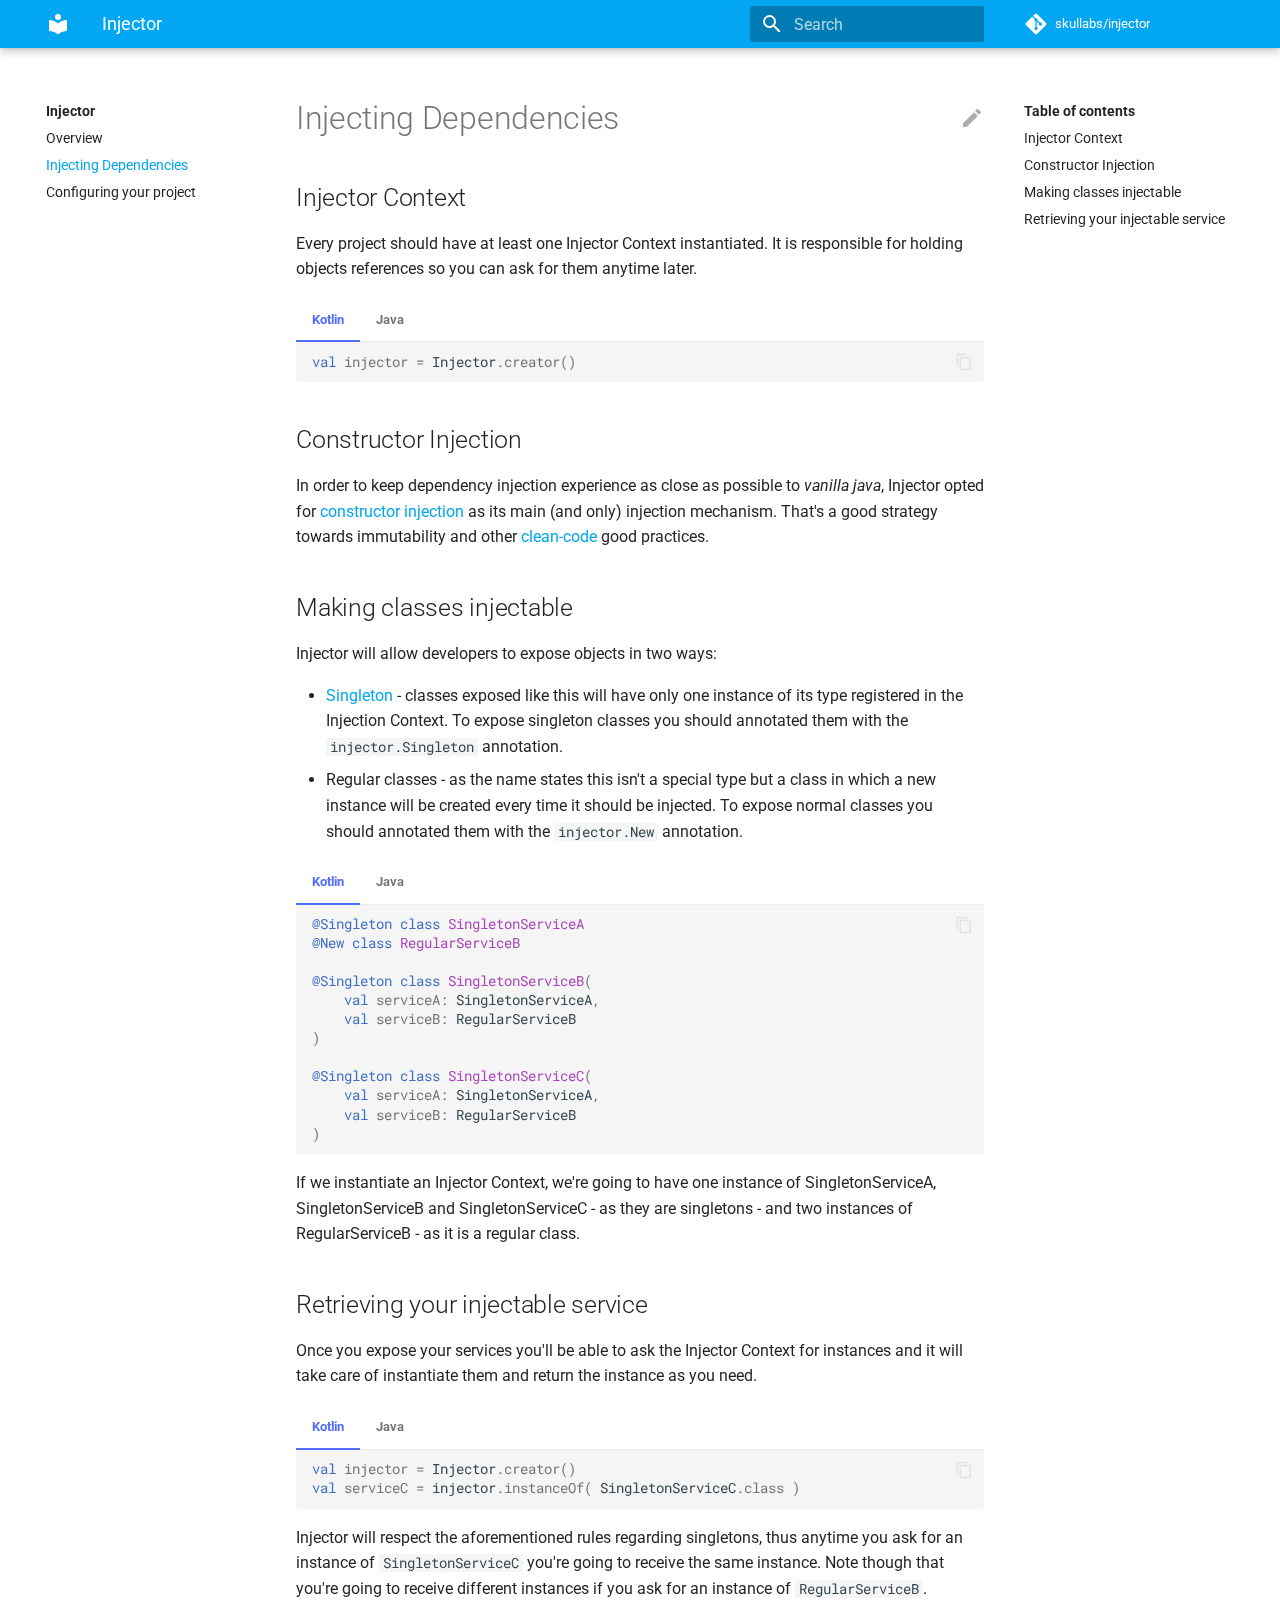
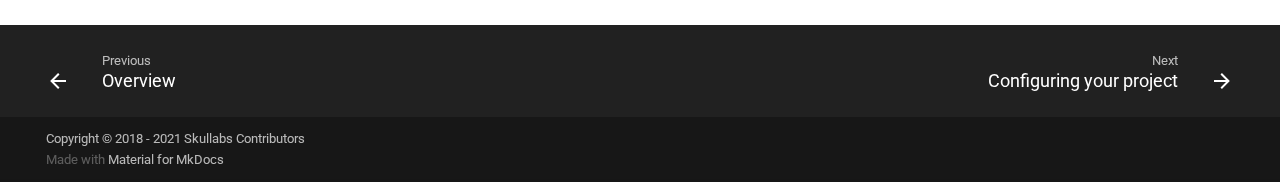
==== commit 28f5a55d: "Updated documentation" ====
--- a/docs/basics/index.html
+++ b/docs/basics/index.html
@@ -1,6 +1,3 @@
-
-
-
 
 <!doctype html>
 <html lang="en" class="no-js">
@@ -8,37 +5,18 @@
     
       <meta charset="utf-8">
       <meta name="viewport" content="width=device-width,initial-scale=1">
-      <meta http-equiv="x-ua-compatible" content="ie=edge">
       
         <meta name="description" content="Zero-overhead and minimalist dependency injection library">
       
       
+      
+        <meta name="author" content="Skullabs Contributors">
+      
+      
         <link rel="canonical" href="https://skullabs.github.io/injector/basics/">
       
-      
-        <meta name="author" content="Skullabs Contributors">
-      
-      
-        <meta name="lang:clipboard.copy" content="Copy to clipboard">
-      
-        <meta name="lang:clipboard.copied" content="Copied to clipboard">
-      
-        <meta name="lang:search.language" content="en">
-      
-        <meta name="lang:search.pipeline.stopwords" content="True">
-      
-        <meta name="lang:search.pipeline.trimmer" content="True">
-      
-        <meta name="lang:search.result.none" content="No matching documents">
-      
-        <meta name="lang:search.result.one" content="1 matching document">
-      
-        <meta name="lang:search.result.other" content="# matching documents">
-      
-        <meta name="lang:search.tokenizer" content="[\s\-]+">
-      
-      <link rel="shortcut icon" href="../assets/images/favicon.png">
-      <meta name="generator" content="mkdocs-1.0.4, mkdocs-material-4.4.0">
+      <link rel="icon" href="../assets/images/favicon.png">
+      <meta name="generator" content="mkdocs-1.2.1, mkdocs-material-7.1.9">
     
     
       
@@ -46,104 +24,116 @@
       
     
     
-      <link rel="stylesheet" href="../assets/stylesheets/application.0284f74d.css">
-      
-        <link rel="stylesheet" href="../assets/stylesheets/application-palette.01803549.css">
-      
-      
-        
-        
-        <meta name="theme-color" content="#03a9f4">
-      
-    
-    
-      <script src="../assets/javascripts/modernizr.74668098.js"></script>
-    
-    
-      
-        <link href="https://fonts.gstatic.com" rel="preconnect" crossorigin>
-        <link rel="stylesheet" href="https://fonts.googleapis.com/css?family=Roboto:300,400,400i,700|Roboto+Mono&display=fallback">
-        <style>body,input{font-family:"Roboto","Helvetica Neue",Helvetica,Arial,sans-serif}code,kbd,pre{font-family:"Roboto Mono","Courier New",Courier,monospace}</style>
-      
-    
-    <link rel="stylesheet" href="../assets/fonts/material-icons.css">
+      <link rel="stylesheet" href="../assets/stylesheets/main.ca7ac06f.min.css">
+      
+        
+        <link rel="stylesheet" href="../assets/stylesheets/palette.f1a3b89f.min.css">
+        
+          
+          
+          <meta name="theme-color" content="#02a6f2">
+        
+      
+    
+    
+    
+      
+        
+        <link rel="preconnect" href="https://fonts.gstatic.com" crossorigin>
+        <link rel="stylesheet" href="https://fonts.googleapis.com/css?family=Roboto:300,400,400i,700%7CRoboto+Mono&display=fallback">
+        <style>:root{--md-text-font-family:"Roboto";--md-code-font-family:"Roboto Mono"}</style>
+      
+    
     
     
       <link rel="stylesheet" href="../custom.css">
     
     
       
+
+
     
     
   </head>
   
-    
-    
-    <body dir="ltr" data-md-color-primary="light-blue" data-md-color-accent="blue-grey">
-  
-    <svg class="md-svg">
-      <defs>
-        
-        
-          <svg xmlns="http://www.w3.org/2000/svg" width="416" height="448" viewBox="0 0 416 448" id="__github"><path fill="currentColor" d="M160 304q0 10-3.125 20.5t-10.75 19T128 352t-18.125-8.5-10.75-19T96 304t3.125-20.5 10.75-19T128 256t18.125 8.5 10.75 19T160 304zm160 0q0 10-3.125 20.5t-10.75 19T288 352t-18.125-8.5-10.75-19T256 304t3.125-20.5 10.75-19T288 256t18.125 8.5 10.75 19T320 304zm40 0q0-30-17.25-51T296 232q-10.25 0-48.75 5.25Q229.5 240 208 240t-39.25-2.75Q130.75 232 120 232q-29.5 0-46.75 21T56 304q0 22 8 38.375t20.25 25.75 30.5 15 35 7.375 37.25 1.75h42q20.5 0 37.25-1.75t35-7.375 30.5-15 20.25-25.75T360 304zm56-44q0 51.75-15.25 82.75-9.5 19.25-26.375 33.25t-35.25 21.5-42.5 11.875-42.875 5.5T212 416q-19.5 0-35.5-.75t-36.875-3.125-38.125-7.5-34.25-12.875T37 371.5t-21.5-28.75Q0 312 0 260q0-59.25 34-99-6.75-20.5-6.75-42.5 0-29 12.75-54.5 27 0 47.5 9.875t47.25 30.875Q171.5 96 212 96q37 0 70 8 26.25-20.5 46.75-30.25T376 64q12.75 25.5 12.75 54.5 0 21.75-6.75 42 34 40 34 99.5z"/></svg>
-        
-      </defs>
-    </svg>
+  
+    
+    
+    
+    
+    
+    <body dir="ltr" data-md-color-scheme="" data-md-color-primary="light-blue" data-md-color-accent="blue-grey">
+  
+    
+    <script>function __prefix(e){return new URL("..",location).pathname+"."+e}function __get(e,t=localStorage){return JSON.parse(t.getItem(__prefix(e)))}</script>
+    
     <input class="md-toggle" data-md-toggle="drawer" type="checkbox" id="__drawer" autocomplete="off">
     <input class="md-toggle" data-md-toggle="search" type="checkbox" id="__search" autocomplete="off">
-    <label class="md-overlay" data-md-component="overlay" for="__drawer"></label>
-    
-      <a href="#injecting-dependencies" tabindex="1" class="md-skip">
-        Skip to content
-      </a>
-    
+    <label class="md-overlay" for="__drawer"></label>
+    <div data-md-component="skip">
+      
+        
+        <a href="#injecting-dependencies" class="md-skip">
+          Skip to content
+        </a>
+      
+    </div>
+    <div data-md-component="announce">
+      
+    </div>
     
       <header class="md-header" data-md-component="header">
-  <nav class="md-header-nav md-grid">
-    <div class="md-flex">
-      <div class="md-flex__cell md-flex__cell--shrink">
-        <a href="https://skullabs.github.io/injector/" title="Injector" class="md-header-nav__button md-logo">
-          
-            <i class="md-icon"></i>
-          
-        </a>
-      </div>
-      <div class="md-flex__cell md-flex__cell--shrink">
-        <label class="md-icon md-icon--menu md-header-nav__button" for="__drawer"></label>
-      </div>
-      <div class="md-flex__cell md-flex__cell--stretch">
-        <div class="md-flex__ellipsis md-header-nav__title" data-md-component="title">
-          
-            <span class="md-header-nav__topic">
-              Injector
-            </span>
-            <span class="md-header-nav__topic">
-              
-                Injecting Dependencies
-              
-            </span>
-          
+  <nav class="md-header__inner md-grid" aria-label="Header">
+    <a href=".." title="Injector" class="md-header__button md-logo" aria-label="Injector" data-md-component="logo">
+      
+  
+  <svg xmlns="http://www.w3.org/2000/svg" viewBox="0 0 24 24"><path d="M12 8a3 3 0 0 0 3-3 3 3 0 0 0-3-3 3 3 0 0 0-3 3 3 3 0 0 0 3 3m0 3.54C9.64 9.35 6.5 8 3 8v11c3.5 0 6.64 1.35 9 3.54 2.36-2.19 5.5-3.54 9-3.54V8c-3.5 0-6.64 1.35-9 3.54z"/></svg>
+
+    </a>
+    <label class="md-header__button md-icon" for="__drawer">
+      <svg xmlns="http://www.w3.org/2000/svg" viewBox="0 0 24 24"><path d="M3 6h18v2H3V6m0 5h18v2H3v-2m0 5h18v2H3v-2z"/></svg>
+    </label>
+    <div class="md-header__title" data-md-component="header-title">
+      <div class="md-header__ellipsis">
+        <div class="md-header__topic">
+          <span class="md-ellipsis">
+            Injector
+          </span>
+        </div>
+        <div class="md-header__topic" data-md-component="header-topic">
+          <span class="md-ellipsis">
+            
+              Injecting Dependencies
+            
+          </span>
         </div>
       </div>
-      <div class="md-flex__cell md-flex__cell--shrink">
-        
-          <label class="md-icon md-icon--search md-header-nav__button" for="__search"></label>
-          
+    </div>
+    
+    
+    
+      <label class="md-header__button md-icon" for="__search">
+        <svg xmlns="http://www.w3.org/2000/svg" viewBox="0 0 24 24"><path d="M9.5 3A6.5 6.5 0 0 1 16 9.5c0 1.61-.59 3.09-1.56 4.23l.27.27h.79l5 5-1.5 1.5-5-5v-.79l-.27-.27A6.516 6.516 0 0 1 9.5 16 6.5 6.5 0 0 1 3 9.5 6.5 6.5 0 0 1 9.5 3m0 2C7 5 5 7 5 9.5S7 14 9.5 14 14 12 14 9.5 12 5 9.5 5z"/></svg>
+      </label>
+      
 <div class="md-search" data-md-component="search" role="dialog">
   <label class="md-search__overlay" for="__search"></label>
   <div class="md-search__inner" role="search">
     <form class="md-search__form" name="search">
-      <input type="text" class="md-search__input" name="query" placeholder="Search" autocapitalize="off" autocorrect="off" autocomplete="off" spellcheck="false" data-md-component="query" data-md-state="active">
-      <label class="md-icon md-search__icon" for="__search"></label>
-      <button type="reset" class="md-icon md-search__icon" data-md-component="reset" tabindex="-1">
-        &#xE5CD;
+      <input type="text" class="md-search__input" name="query" aria-label="Search" placeholder="Search" autocapitalize="off" autocorrect="off" autocomplete="off" spellcheck="false" data-md-component="search-query" data-md-state="active" required>
+      <label class="md-search__icon md-icon" for="__search">
+        <svg xmlns="http://www.w3.org/2000/svg" viewBox="0 0 24 24"><path d="M9.5 3A6.5 6.5 0 0 1 16 9.5c0 1.61-.59 3.09-1.56 4.23l.27.27h.79l5 5-1.5 1.5-5-5v-.79l-.27-.27A6.516 6.516 0 0 1 9.5 16 6.5 6.5 0 0 1 3 9.5 6.5 6.5 0 0 1 9.5 3m0 2C7 5 5 7 5 9.5S7 14 9.5 14 14 12 14 9.5 12 5 9.5 5z"/></svg>
+        <svg xmlns="http://www.w3.org/2000/svg" viewBox="0 0 24 24"><path d="M20 11v2H8l5.5 5.5-1.42 1.42L4.16 12l7.92-7.92L13.5 5.5 8 11h12z"/></svg>
+      </label>
+      <button type="reset" class="md-search__icon md-icon" aria-label="Clear" tabindex="-1">
+        <svg xmlns="http://www.w3.org/2000/svg" viewBox="0 0 24 24"><path d="M19 6.41 17.59 5 12 10.59 6.41 5 5 6.41 10.59 12 5 17.59 6.41 19 12 13.41 17.59 19 19 17.59 13.41 12 19 6.41z"/></svg>
       </button>
     </form>
     <div class="md-search__output">
       <div class="md-search__scrollwrap" data-md-scrollfix>
-        <div class="md-search-result" data-md-component="result">
+        <div class="md-search-result" data-md-component="search-result">
           <div class="md-search-result__meta">
-            Type to start searching
+            Initializing search
           </div>
           <ol class="md-search-result__list"></ol>
         </div>
@@ -151,95 +141,58 @@
     </div>
   </div>
 </div>
-        
-      </div>
-      
-        <div class="md-flex__cell md-flex__cell--shrink">
-          <div class="md-header-nav__source">
-            
-
-
-  
-
-<a href="https://github.com/Skullabs/injector/" title="Go to repository" class="md-source" data-md-source="github">
-  
-    <div class="md-source__icon">
-      <svg viewBox="0 0 24 24" width="24" height="24">
-        <use xlink:href="#__github" width="24" height="24"></use>
-      </svg>
-    </div>
-  
+    
+    
+      <div class="md-header__source">
+        
+<a href="https://github.com/Skullabs/injector/" title="Go to repository" class="md-source" data-md-component="source">
+  <div class="md-source__icon md-icon">
+    
+    <svg xmlns="http://www.w3.org/2000/svg" viewBox="0 0 448 512"><path d="M439.55 236.05 244 40.45a28.87 28.87 0 0 0-40.81 0l-40.66 40.63 51.52 51.52c27.06-9.14 52.68 16.77 43.39 43.68l49.66 49.66c34.23-11.8 61.18 31 35.47 56.69-26.49 26.49-70.21-2.87-56-37.34L240.22 199v121.85c25.3 12.54 22.26 41.85 9.08 55a34.34 34.34 0 0 1-48.55 0c-17.57-17.6-11.07-46.91 11.25-56v-123c-20.8-8.51-24.6-30.74-18.64-45L142.57 101 8.45 235.14a28.86 28.86 0 0 0 0 40.81l195.61 195.6a28.86 28.86 0 0 0 40.8 0l194.69-194.69a28.86 28.86 0 0 0 0-40.81z"/></svg>
+  </div>
   <div class="md-source__repository">
     skullabs/injector
   </div>
 </a>
-          </div>
-        </div>
-      
-    </div>
+      </div>
+    
   </nav>
 </header>
     
-    <div class="md-container">
-      
-        
-      
-      
-        
-
-<nav class="md-tabs" data-md-component="tabs">
-  <div class="md-tabs__inner md-grid">
-    <ul class="md-tabs__list">
-      
-        
-  <li class="md-tabs__item">
-    
-      <a href=".." title="Overview" class="md-tabs__link md-tabs__link--active">
-        Overview
-      </a>
-    
-  </li>
-
-      
-        
-      
-        
-      
-    </ul>
-  </div>
-</nav>
-      
-      <main class="md-main">
-        <div class="md-main__inner md-grid" data-md-component="container">
+    <div class="md-container" data-md-component="container">
+      
+      
+        
+      
+      <main class="md-main" data-md-component="main">
+        <div class="md-main__inner md-grid">
           
             
-              <div class="md-sidebar md-sidebar--primary" data-md-component="navigation">
+              
+              <div class="md-sidebar md-sidebar--primary" data-md-component="sidebar" data-md-type="navigation" >
                 <div class="md-sidebar__scrollwrap">
                   <div class="md-sidebar__inner">
-                    <nav class="md-nav md-nav--primary" data-md-level="0">
-  <label class="md-nav__title md-nav__title--site" for="__drawer">
-    <a href="https://skullabs.github.io/injector/" title="Injector" class="md-nav__button md-logo">
-      
-        <i class="md-icon"></i>
-      
+                    
+
+
+<nav class="md-nav md-nav--primary" aria-label="Navigation" data-md-level="0">
+  <label class="md-nav__title" for="__drawer">
+    <a href=".." title="Injector" class="md-nav__button md-logo" aria-label="Injector" data-md-component="logo">
+      
+  
+  <svg xmlns="http://www.w3.org/2000/svg" viewBox="0 0 24 24"><path d="M12 8a3 3 0 0 0 3-3 3 3 0 0 0-3-3 3 3 0 0 0-3 3 3 3 0 0 0 3 3m0 3.54C9.64 9.35 6.5 8 3 8v11c3.5 0 6.64 1.35 9 3.54 2.36-2.19 5.5-3.54 9-3.54V8c-3.5 0-6.64 1.35-9 3.54z"/></svg>
+
     </a>
     Injector
   </label>
   
     <div class="md-nav__source">
       
-
-
-  
-
-<a href="https://github.com/Skullabs/injector/" title="Go to repository" class="md-source" data-md-source="github">
-  
-    <div class="md-source__icon">
-      <svg viewBox="0 0 24 24" width="24" height="24">
-        <use xlink:href="#__github" width="24" height="24"></use>
-      </svg>
-    </div>
-  
+<a href="https://github.com/Skullabs/injector/" title="Go to repository" class="md-source" data-md-component="source">
+  <div class="md-source__icon md-icon">
+    
+    <svg xmlns="http://www.w3.org/2000/svg" viewBox="0 0 448 512"><path d="M439.55 236.05 244 40.45a28.87 28.87 0 0 0-40.81 0l-40.66 40.63 51.52 51.52c27.06-9.14 52.68 16.77 43.39 43.68l49.66 49.66c34.23-11.8 61.18 31 35.47 56.69-26.49 26.49-70.21-2.87-56-37.34L240.22 199v121.85c25.3 12.54 22.26 41.85 9.08 55a34.34 34.34 0 0 1-48.55 0c-17.57-17.6-11.07-46.91 11.25-56v-123c-20.8-8.51-24.6-30.74-18.64-45L142.57 101 8.45 235.14a28.86 28.86 0 0 0 0 40.81l195.61 195.6a28.86 28.86 0 0 0 40.8 0l194.69-194.69a28.86 28.86 0 0 0 0-40.81z"/></svg>
+  </div>
   <div class="md-source__repository">
     skullabs/injector
   </div>
@@ -252,95 +205,106 @@
       
       
 
-
-  <li class="md-nav__item">
-    <a href=".." title="Overview" class="md-nav__link">
-      Overview
-    </a>
-  </li>
-
-    
-      
-      
-      
-
-  
-
-
-  <li class="md-nav__item md-nav__item--active">
-    
-    <input class="md-toggle md-nav__toggle" data-md-toggle="toc" type="checkbox" id="__toc">
-    
-      
-    
-    
-      <label class="md-nav__link md-nav__link--active" for="__toc">
+  
+  
+  
+    <li class="md-nav__item">
+      <a href=".." class="md-nav__link">
+        Overview
+      </a>
+    </li>
+  
+
+    
+      
+      
+      
+
+  
+  
+    
+  
+  
+    <li class="md-nav__item md-nav__item--active">
+      
+      <input class="md-nav__toggle md-toggle" data-md-toggle="toc" type="checkbox" id="__toc">
+      
+      
+        
+      
+      
+        <label class="md-nav__link md-nav__link--active" for="__toc">
+          Injecting Dependencies
+          <span class="md-nav__icon md-icon"></span>
+        </label>
+      
+      <a href="./" class="md-nav__link md-nav__link--active">
         Injecting Dependencies
-      </label>
-    
-    <a href="./" title="Injecting Dependencies" class="md-nav__link md-nav__link--active">
-      Injecting Dependencies
-    </a>
-    
-      
-<nav class="md-nav md-nav--secondary">
-  
-  
-    
-  
-  
-    <label class="md-nav__title" for="__toc">Table of contents</label>
-    <ul class="md-nav__list" data-md-scrollfix>
-      
-        <li class="md-nav__item">
-  <a href="#injector-context" title="Injector Context" class="md-nav__link">
+      </a>
+      
+        
+<nav class="md-nav md-nav--secondary" aria-label="Table of contents">
+  
+  
+  
+    
+  
+  
+    <label class="md-nav__title" for="__toc">
+      <span class="md-nav__icon md-icon"></span>
+      Table of contents
+    </label>
+    <ul class="md-nav__list" data-md-component="toc" data-md-scrollfix>
+      
+        <li class="md-nav__item">
+  <a href="#injector-context" class="md-nav__link">
     Injector Context
   </a>
   
 </li>
       
         <li class="md-nav__item">
-  <a href="#constructor-injection" title="Constructor Injection" class="md-nav__link">
+  <a href="#constructor-injection" class="md-nav__link">
     Constructor Injection
   </a>
   
 </li>
       
         <li class="md-nav__item">
-  <a href="#making-classes-injectable" title="Making classes injectable" class="md-nav__link">
+  <a href="#making-classes-injectable" class="md-nav__link">
     Making classes injectable
   </a>
   
 </li>
       
         <li class="md-nav__item">
-  <a href="#retrieving-your-injectable-service" title="Retrieving your injectable service" class="md-nav__link">
+  <a href="#retrieving-your-injectable-service" class="md-nav__link">
     Retrieving your injectable service
   </a>
   
 </li>
       
-      
-      
-      
-      
     </ul>
   
 </nav>
-    
-  </li>
-
-    
-      
-      
-      
-
-
-  <li class="md-nav__item">
-    <a href="../config/" title="Configuring your project" class="md-nav__link">
-      Configuring your project
-    </a>
-  </li>
+      
+    </li>
+  
+
+    
+      
+      
+      
+
+  
+  
+  
+    <li class="md-nav__item">
+      <a href="../config/" class="md-nav__link">
+        Configuring your project
+      </a>
+    </li>
+  
 
     
   </ul>
@@ -350,50 +314,51 @@
               </div>
             
             
-              <div class="md-sidebar md-sidebar--secondary" data-md-component="toc">
+              
+              <div class="md-sidebar md-sidebar--secondary" data-md-component="sidebar" data-md-type="toc" >
                 <div class="md-sidebar__scrollwrap">
                   <div class="md-sidebar__inner">
                     
-<nav class="md-nav md-nav--secondary">
-  
-  
-    
-  
-  
-    <label class="md-nav__title" for="__toc">Table of contents</label>
-    <ul class="md-nav__list" data-md-scrollfix>
-      
-        <li class="md-nav__item">
-  <a href="#injector-context" title="Injector Context" class="md-nav__link">
+<nav class="md-nav md-nav--secondary" aria-label="Table of contents">
+  
+  
+  
+    
+  
+  
+    <label class="md-nav__title" for="__toc">
+      <span class="md-nav__icon md-icon"></span>
+      Table of contents
+    </label>
+    <ul class="md-nav__list" data-md-component="toc" data-md-scrollfix>
+      
+        <li class="md-nav__item">
+  <a href="#injector-context" class="md-nav__link">
     Injector Context
   </a>
   
 </li>
       
         <li class="md-nav__item">
-  <a href="#constructor-injection" title="Constructor Injection" class="md-nav__link">
+  <a href="#constructor-injection" class="md-nav__link">
     Constructor Injection
   </a>
   
 </li>
       
         <li class="md-nav__item">
-  <a href="#making-classes-injectable" title="Making classes injectable" class="md-nav__link">
+  <a href="#making-classes-injectable" class="md-nav__link">
     Making classes injectable
   </a>
   
 </li>
       
         <li class="md-nav__item">
-  <a href="#retrieving-your-injectable-service" title="Retrieving your injectable service" class="md-nav__link">
+  <a href="#retrieving-your-injectable-service" class="md-nav__link">
     Retrieving your injectable service
   </a>
   
 </li>
-      
-      
-      
-      
       
     </ul>
   
@@ -403,33 +368,34 @@
               </div>
             
           
-          <div class="md-content">
+          <div class="md-content" data-md-component="content">
             <article class="md-content__inner md-typeset">
               
                 
-                  <a href="https://github.com/Skullabs/injector/edit/master/docs/basics.md" title="Edit this page" class="md-icon md-content__icon">&#xE3C9;</a>
+                  <a href="https://github.com/Skullabs/injector/edit/master/docs/basics.md" title="Edit this page" class="md-content__button md-icon">
+                    <svg xmlns="http://www.w3.org/2000/svg" viewBox="0 0 24 24"><path d="M20.71 7.04c.39-.39.39-1.04 0-1.41l-2.34-2.34c-.37-.39-1.02-.39-1.41 0l-1.84 1.83 3.75 3.75M3 17.25V21h3.75L17.81 9.93l-3.75-3.75L3 17.25z"/></svg>
+                  </a>
                 
                 
-                <h1 id="injecting-dependencies">Injecting Dependencies<a class="headerlink" href="#injecting-dependencies" title="Permanent link">&para;</a></h1>
-<h2 id="injector-context">Injector Context<a class="headerlink" href="#injector-context" title="Permanent link">&para;</a></h2>
+                <h1 id="injecting-dependencies">Injecting Dependencies</h1>
+<h2 id="injector-context">Injector Context</h2>
 <p>Every project should have at least one Injector Context instantiated. It
 is responsible for holding objects references so you can ask for them anytime later.</p>
-<div class="superfences-tabs">
-<input name="__tabs_1" type="radio" id="__tab_1_0" checked="checked" />
-<label for="__tab_1_0">Kotlin</label>
-<div class="superfences-content"><div class="codehilite"><pre><span></span><span class="k">val</span> <span class="py">injector</span> <span class="p">=</span> <span class="n">Injector</span><span class="p">.</span><span class="n">creator</span><span class="p">()</span>
-</pre></div></div>
-<input name="__tabs_1" type="radio" id="__tab_1_1" />
-<label for="__tab_1_1">Java</label>
-<div class="superfences-content"><div class="codehilite"><pre><span></span><span class="n">Injector</span> <span class="n">injector</span> <span class="p">=</span> <span class="n">Injector</span><span class="p">.</span><span class="n">creator</span><span class="p">();</span>
-</pre></div></div>
-</div>
-<h2 id="constructor-injection">Constructor Injection<a class="headerlink" href="#constructor-injection" title="Permanent link">&para;</a></h2>
+<div class="tabbed-set" data-tabs="1:2"><input checked="checked" id="__tabbed_1_1" name="__tabbed_1" type="radio" /><label for="__tabbed_1_1">Kotlin</label><div class="tabbed-content">
+<div class="highlight"><pre><span></span><code><span class="kd">val</span> <span class="nv">injector</span> <span class="o">=</span> <span class="n">Injector</span><span class="p">.</span><span class="na">creator</span><span class="p">()</span>
+</code></pre></div>
+</div>
+<input id="__tabbed_1_2" name="__tabbed_1" type="radio" /><label for="__tabbed_1_2">Java</label><div class="tabbed-content">
+<div class="highlight"><pre><span></span><code><span class="n">Injector</span> <span class="n">injector</span> <span class="o">=</span> <span class="n">Injector</span><span class="p">.</span><span class="na">creator</span><span class="p">();</span>
+</code></pre></div>
+</div>
+</div>
+<h2 id="constructor-injection">Constructor Injection</h2>
 <p>In order to keep dependency injection experience as close as possible to <em>vanilla java</em>,
 Injector opted for <a href="https://en.wikipedia.org/wiki/Dependency_injection#Constructor_injection_comparison">constructor injection</a>
 as its main (and only) injection mechanism. That's a good strategy towards immutability
 and other <a href="https://en.wikipedia.org/wiki/SOLID">clean-code</a> good practices.</p>
-<h2 id="making-classes-injectable">Making classes injectable<a class="headerlink" href="#making-classes-injectable" title="Permanent link">&para;</a></h2>
+<h2 id="making-classes-injectable">Making classes injectable</h2>
 <p>Injector will allow developers to expose objects in two ways:</p>
 <ul>
 <li><a href="https://en.wikipedia.org/wiki/Singleton_pattern">Singleton</a> - classes exposed like this will
@@ -439,75 +405,71 @@
 instance will be created every time it should be injected. To expose normal classes you
 should annotated them with the <code>injector.New</code> annotation.</li>
 </ul>
-<div class="superfences-tabs">
-<input name="__tabs_2" type="radio" id="__tab_2_0" checked="checked" />
-<label for="__tab_2_0">Kotlin</label>
-<div class="superfences-content"><div class="codehilite"><pre><span></span><span class="n">@Singleton</span> <span class="k">class</span> <span class="nc">SingletonServiceA</span>
-<span class="n">@New</span> <span class="k">class</span> <span class="nc">RegularServiceB</span>
-
-<span class="n">@Singleton</span> <span class="k">class</span> <span class="nc">SingletonServiceB</span><span class="p">(</span>
-    <span class="k">val</span> <span class="py">serviceA</span><span class="p">:</span> <span class="n">SingletonServiceA</span><span class="p">,</span>
-    <span class="k">val</span> <span class="py">serviceB</span><span class="p">:</span> <span class="n">RegularServiceB</span>
+<div class="tabbed-set" data-tabs="2:2"><input checked="checked" id="__tabbed_2_1" name="__tabbed_2" type="radio" /><label for="__tabbed_2_1">Kotlin</label><div class="tabbed-content">
+<div class="highlight"><pre><span></span><code><span class="nd">@Singleton</span> <span class="kd">class</span> <span class="nc">SingletonServiceA</span>
+<span class="nd">@New</span> <span class="kd">class</span> <span class="nc">RegularServiceB</span>
+
+<span class="nd">@Singleton</span> <span class="kd">class</span> <span class="nc">SingletonServiceB</span><span class="p">(</span>
+    <span class="kd">val</span> <span class="nv">serviceA</span><span class="p">:</span> <span class="n">SingletonServiceA</span><span class="p">,</span>
+    <span class="kd">val</span> <span class="nv">serviceB</span><span class="p">:</span> <span class="n">RegularServiceB</span>
 <span class="p">)</span>
 
-<span class="n">@Singleton</span> <span class="k">class</span> <span class="nc">SingletonServiceC</span><span class="p">(</span>
-    <span class="k">val</span> <span class="py">serviceA</span><span class="p">:</span> <span class="n">SingletonServiceA</span><span class="p">,</span>
-    <span class="k">val</span> <span class="py">serviceB</span><span class="p">:</span> <span class="n">RegularServiceB</span>
+<span class="nd">@Singleton</span> <span class="kd">class</span> <span class="nc">SingletonServiceC</span><span class="p">(</span>
+    <span class="kd">val</span> <span class="nv">serviceA</span><span class="p">:</span> <span class="n">SingletonServiceA</span><span class="p">,</span>
+    <span class="kd">val</span> <span class="nv">serviceB</span><span class="p">:</span> <span class="n">RegularServiceB</span>
 <span class="p">)</span>
-</pre></div></div>
-<input name="__tabs_2" type="radio" id="__tab_2_1" />
-<label for="__tab_2_1">Java</label>
-<div class="superfences-content"><div class="codehilite"><pre><span></span><span class="nd">@Singleton</span> <span class="kd">class</span> <span class="nc">SingletonServiceA</span> <span class="o">{}</span>
-<span class="nd">@New</span> <span class="kd">class</span> <span class="nc">RegularServiceB</span> <span class="o">{}</span>
-
-<span class="nd">@Singleton</span> <span class="kd">class</span> <span class="nc">SingletonServiceB</span> <span class="o">{</span>
-
-    <span class="kd">final</span> <span class="n">SingletonServiceA</span> <span class="n">serviceA</span><span class="o">;</span>
-    <span class="kd">final</span> <span class="n">RegularServiceB</span> <span class="n">serviceB</span><span class="o">;</span>
-
-    <span class="n">SingletonServiceB</span><span class="o">(</span> <span class="n">SingletonServiceA</span> <span class="n">serviceA</span><span class="o">,</span> <span class="n">RegularServiceB</span> <span class="n">serviceB</span> <span class="o">)</span> <span class="o">{</span>
-        <span class="k">this</span><span class="o">.</span><span class="na">serviceA</span> <span class="o">=</span> <span class="n">serviceA</span><span class="o">;</span>
-        <span class="k">this</span><span class="o">.</span><span class="na">serviceB</span> <span class="o">=</span> <span class="n">serviceB</span><span class="o">;</span>
-    <span class="o">}</span>
-<span class="o">}</span>
-
-<span class="nd">@Singleton</span> <span class="kd">class</span> <span class="nc">SingletonServiceC</span> <span class="o">{</span>
-
-    <span class="kd">final</span> <span class="n">SingletonServiceA</span> <span class="n">serviceA</span><span class="o">;</span>
-    <span class="kd">final</span> <span class="n">RegularServiceB</span> <span class="n">serviceB</span><span class="o">;</span>
-
-    <span class="n">SingletonServiceC</span><span class="o">(</span> <span class="n">SingletonServiceA</span> <span class="n">serviceA</span><span class="o">,</span> <span class="n">RegularServiceB</span> <span class="n">serviceB</span> <span class="o">)</span> <span class="o">{</span>
-        <span class="k">this</span><span class="o">.</span><span class="na">serviceA</span> <span class="o">=</span> <span class="n">serviceA</span><span class="o">;</span>
-        <span class="k">this</span><span class="o">.</span><span class="na">serviceB</span> <span class="o">=</span> <span class="n">serviceB</span><span class="o">;</span>
-    <span class="o">}</span>
-<span class="o">}</span>
-</pre></div></div>
+</code></pre></div>
+</div>
+<input id="__tabbed_2_2" name="__tabbed_2" type="radio" /><label for="__tabbed_2_2">Java</label><div class="tabbed-content">
+<div class="highlight"><pre><span></span><code><span class="nd">@Singleton</span> <span class="kd">class</span> <span class="nc">SingletonServiceA</span> <span class="p">{}</span>
+<span class="nd">@New</span> <span class="kd">class</span> <span class="nc">RegularServiceB</span> <span class="p">{}</span>
+
+<span class="nd">@Singleton</span> <span class="kd">class</span> <span class="nc">SingletonServiceB</span> <span class="p">{</span>
+
+    <span class="kd">final</span> <span class="n">SingletonServiceA</span> <span class="n">serviceA</span><span class="p">;</span>
+    <span class="kd">final</span> <span class="n">RegularServiceB</span> <span class="n">serviceB</span><span class="p">;</span>
+
+    <span class="n">SingletonServiceB</span><span class="p">(</span> <span class="n">SingletonServiceA</span> <span class="n">serviceA</span><span class="p">,</span> <span class="n">RegularServiceB</span> <span class="n">serviceB</span> <span class="p">)</span> <span class="p">{</span>
+        <span class="k">this</span><span class="p">.</span><span class="na">serviceA</span> <span class="o">=</span> <span class="n">serviceA</span><span class="p">;</span>
+        <span class="k">this</span><span class="p">.</span><span class="na">serviceB</span> <span class="o">=</span> <span class="n">serviceB</span><span class="p">;</span>
+    <span class="p">}</span>
+<span class="p">}</span>
+
+<span class="nd">@Singleton</span> <span class="kd">class</span> <span class="nc">SingletonServiceC</span> <span class="p">{</span>
+
+    <span class="kd">final</span> <span class="n">SingletonServiceA</span> <span class="n">serviceA</span><span class="p">;</span>
+    <span class="kd">final</span> <span class="n">RegularServiceB</span> <span class="n">serviceB</span><span class="p">;</span>
+
+    <span class="n">SingletonServiceC</span><span class="p">(</span> <span class="n">SingletonServiceA</span> <span class="n">serviceA</span><span class="p">,</span> <span class="n">RegularServiceB</span> <span class="n">serviceB</span> <span class="p">)</span> <span class="p">{</span>
+        <span class="k">this</span><span class="p">.</span><span class="na">serviceA</span> <span class="o">=</span> <span class="n">serviceA</span><span class="p">;</span>
+        <span class="k">this</span><span class="p">.</span><span class="na">serviceB</span> <span class="o">=</span> <span class="n">serviceB</span><span class="p">;</span>
+    <span class="p">}</span>
+<span class="p">}</span>
+</code></pre></div>
+</div>
 </div>
 <p>If we instantiate an Injector Context, we're going to have one instance of SingletonServiceA,
 SingletonServiceB and SingletonServiceC - as they are singletons - and two instances of
 RegularServiceB - as it is a regular class.</p>
-<h2 id="retrieving-your-injectable-service">Retrieving your injectable service<a class="headerlink" href="#retrieving-your-injectable-service" title="Permanent link">&para;</a></h2>
+<h2 id="retrieving-your-injectable-service">Retrieving your injectable service</h2>
 <p>Once you expose your services you'll be able to ask the Injector Context for instances and
 it will take care of instantiate them and return the instance as you need.</p>
-<div class="superfences-tabs">
-<input name="__tabs_3" type="radio" id="__tab_3_0" checked="checked" />
-<label for="__tab_3_0">Kotlin</label>
-<div class="superfences-content"><div class="codehilite"><pre><span></span><span class="k">val</span> <span class="py">injector</span> <span class="p">=</span> <span class="n">Injector</span><span class="p">.</span><span class="n">creator</span><span class="p">()</span>
-<span class="k">val</span> <span class="py">serviceC</span> <span class="p">=</span> <span class="n">injector</span><span class="p">.</span><span class="n">instanceOf</span><span class="p">(</span> <span class="n">SingletonServiceC</span><span class="p">.</span><span class="k">class</span> <span class="err">)</span>
-</pre></div></div>
-<input name="__tabs_3" type="radio" id="__tab_3_1" />
-<label for="__tab_3_1">Java</label>
-<div class="superfences-content"><div class="codehilite"><pre><span></span><span class="n">Injector</span> <span class="n">injector</span> <span class="p">=</span> <span class="n">Injector</span><span class="p">.</span><span class="n">creator</span><span class="p">();</span>
-<span class="n">SingletonServiceC</span> <span class="n">serviceC</span> <span class="p">=</span> <span class="n">injector</span><span class="p">.</span><span class="n">instanceOf</span><span class="p">(</span> <span class="n">SingletonServiceC</span><span class="p">.</span><span class="k">class</span> <span class="err">);</span>
-</pre></div></div>
+<div class="tabbed-set" data-tabs="3:2"><input checked="checked" id="__tabbed_3_1" name="__tabbed_3" type="radio" /><label for="__tabbed_3_1">Kotlin</label><div class="tabbed-content">
+<div class="highlight"><pre><span></span><code><span class="kd">val</span> <span class="nv">injector</span> <span class="o">=</span> <span class="n">Injector</span><span class="p">.</span><span class="na">creator</span><span class="p">()</span>
+<span class="kd">val</span> <span class="nv">serviceC</span> <span class="o">=</span> <span class="n">injector</span><span class="p">.</span><span class="na">instanceOf</span><span class="p">(</span> <span class="n">SingletonServiceC</span><span class="p">.</span><span class="na">class</span> <span class="p">)</span>
+</code></pre></div>
+</div>
+<input id="__tabbed_3_2" name="__tabbed_3" type="radio" /><label for="__tabbed_3_2">Java</label><div class="tabbed-content">
+<div class="highlight"><pre><span></span><code><span class="n">Injector</span> <span class="n">injector</span> <span class="o">=</span> <span class="n">Injector</span><span class="p">.</span><span class="na">creator</span><span class="p">();</span>
+<span class="n">SingletonServiceC</span> <span class="n">serviceC</span> <span class="o">=</span> <span class="n">injector</span><span class="p">.</span><span class="na">instanceOf</span><span class="p">(</span> <span class="n">SingletonServiceC</span><span class="p">.</span><span class="na">class</span> <span class="p">);</span>
+</code></pre></div>
+</div>
 </div>
 <p>Injector will respect the aforementioned rules regarding singletons, thus anytime you ask
 for an instance of <code>SingletonServiceC</code> you're going to receive the same instance.
 Note though that you're going to receive different instances if you ask for an instance of
 <code>RegularServiceB</code>.</p>
                 
-                  
-                
               
               
                 
@@ -517,59 +479,60 @@
             </article>
           </div>
         </div>
+        
       </main>
       
         
 <footer class="md-footer">
   
-    <div class="md-footer-nav">
-      <nav class="md-footer-nav__inner md-grid">
-        
-          <a href=".." title="Overview" class="md-flex md-footer-nav__link md-footer-nav__link--prev" rel="prev">
-            <div class="md-flex__cell md-flex__cell--shrink">
-              <i class="md-icon md-icon--arrow-back md-footer-nav__button"></i>
+    <nav class="md-footer__inner md-grid" aria-label="Footer">
+      
+        
+        <a href=".." class="md-footer__link md-footer__link--prev" aria-label="Previous: Overview" rel="prev">
+          <div class="md-footer__button md-icon">
+            <svg xmlns="http://www.w3.org/2000/svg" viewBox="0 0 24 24"><path d="M20 11v2H8l5.5 5.5-1.42 1.42L4.16 12l7.92-7.92L13.5 5.5 8 11h12z"/></svg>
+          </div>
+          <div class="md-footer__title">
+            <div class="md-ellipsis">
+              <span class="md-footer__direction">
+                Previous
+              </span>
+              Overview
             </div>
-            <div class="md-flex__cell md-flex__cell--stretch md-footer-nav__title">
-              <span class="md-flex__ellipsis">
-                <span class="md-footer-nav__direction">
-                  Previous
-                </span>
-                Overview
+          </div>
+        </a>
+      
+      
+        
+        <a href="../config/" class="md-footer__link md-footer__link--next" aria-label="Next: Configuring your project" rel="next">
+          <div class="md-footer__title">
+            <div class="md-ellipsis">
+              <span class="md-footer__direction">
+                Next
               </span>
+              Configuring your project
             </div>
-          </a>
-        
-        
-          <a href="../config/" title="Configuring your project" class="md-flex md-footer-nav__link md-footer-nav__link--next" rel="next">
-            <div class="md-flex__cell md-flex__cell--stretch md-footer-nav__title">
-              <span class="md-flex__ellipsis">
-                <span class="md-footer-nav__direction">
-                  Next
-                </span>
-                Configuring your project
-              </span>
-            </div>
-            <div class="md-flex__cell md-flex__cell--shrink">
-              <i class="md-icon md-icon--arrow-forward md-footer-nav__button"></i>
-            </div>
-          </a>
-        
-      </nav>
-    </div>
+          </div>
+          <div class="md-footer__button md-icon">
+            <svg xmlns="http://www.w3.org/2000/svg" viewBox="0 0 24 24"><path d="M4 11v2h12l-5.5 5.5 1.42 1.42L19.84 12l-7.92-7.92L10.5 5.5 16 11H4z"/></svg>
+          </div>
+        </a>
+      
+    </nav>
   
   <div class="md-footer-meta md-typeset">
     <div class="md-footer-meta__inner md-grid">
       <div class="md-footer-copyright">
         
           <div class="md-footer-copyright__highlight">
-            Copyright &copy; 2018 - 2019 Skullabs Contributors
-          </div>
-        
-        powered by
-        <a href="https://www.mkdocs.org">MkDocs</a>
-        and
-        <a href="https://squidfunk.github.io/mkdocs-material/">
-          Material for MkDocs</a>
+            Copyright &copy; 2018 - 2021 Skullabs Contributors
+          </div>
+        
+        Made with
+        <a href="https://squidfunk.github.io/mkdocs-material/" target="_blank" rel="noopener">
+          Material for MkDocs
+        </a>
+        
       </div>
       
     </div>
@@ -577,10 +540,13 @@
 </footer>
       
     </div>
-    
-      <script src="../assets/javascripts/application.245445c6.js"></script>
-      
-      <script>app.initialize({version:"1.0.4",url:{base:".."}})</script>
+    <div class="md-dialog" data-md-component="dialog">
+      <div class="md-dialog__inner md-typeset"></div>
+    </div>
+    <script id="__config" type="application/json">{"base": "..", "features": [], "translations": {"clipboard.copy": "Copy to clipboard", "clipboard.copied": "Copied to clipboard", "search.config.lang": "en", "search.config.pipeline": "trimmer, stopWordFilter", "search.config.separator": "[\\s\\-]+", "search.placeholder": "Search", "search.result.placeholder": "Type to start searching", "search.result.none": "No matching documents", "search.result.one": "1 matching document", "search.result.other": "# matching documents", "search.result.more.one": "1 more on this page", "search.result.more.other": "# more on this page", "search.result.term.missing": "Missing", "select.version.title": "Select version"}, "search": "../assets/javascripts/workers/search.477d984a.min.js", "version": null}</script>
+    
+    
+      <script src="../assets/javascripts/bundle.82b56eb2.min.js"></script>
       
     
   </body>
--- a/docs/assets/stylesheets/main.ca7ac06f.min.css
+++ b/docs/assets/stylesheets/main.ca7ac06f.min.css
@@ -0,0 +1,2 @@
+@charset "UTF-8";html{-webkit-text-size-adjust:none;-moz-text-size-adjust:none;-ms-text-size-adjust:none;text-size-adjust:none;box-sizing:border-box}*,:after,:before{box-sizing:inherit}body{margin:0}a,button,input,label{-webkit-tap-highlight-color:transparent}a{color:inherit;text-decoration:none}hr{border:0;box-sizing:content-box;display:block;height:.05rem;overflow:visible;padding:0}small{font-size:80%}sub,sup{line-height:1em}img{border-style:none}table{border-collapse:separate;border-spacing:0}td,th{font-weight:400;vertical-align:top}button{background:transparent;border:0;font-family:inherit;font-size:inherit;margin:0;padding:0}input{border:0;outline:none}:root{--md-default-fg-color:rgba(0,0,0,0.87);--md-default-fg-color--light:rgba(0,0,0,0.54);--md-default-fg-color--lighter:rgba(0,0,0,0.32);--md-default-fg-color--lightest:rgba(0,0,0,0.07);--md-default-bg-color:#fff;--md-default-bg-color--light:hsla(0,0%,100%,0.7);--md-default-bg-color--lighter:hsla(0,0%,100%,0.3);--md-default-bg-color--lightest:hsla(0,0%,100%,0.12);--md-primary-fg-color:#4051b5;--md-primary-fg-color--light:#5d6cc0;--md-primary-fg-color--dark:#303fa1;--md-primary-bg-color:#fff;--md-primary-bg-color--light:hsla(0,0%,100%,0.7);--md-accent-fg-color:#526cfe;--md-accent-fg-color--transparent:rgba(82,108,254,0.1);--md-accent-bg-color:#fff;--md-accent-bg-color--light:hsla(0,0%,100%,0.7)}:root>*{--md-code-fg-color:#36464e;--md-code-bg-color:#f5f5f5;--md-code-hl-color:rgba(255,255,0,0.5);--md-code-hl-number-color:#d52a2a;--md-code-hl-special-color:#db1457;--md-code-hl-function-color:#a846b9;--md-code-hl-constant-color:#6e59d9;--md-code-hl-keyword-color:#3f6ec6;--md-code-hl-string-color:#1c7d4d;--md-code-hl-name-color:var(--md-code-fg-color);--md-code-hl-operator-color:var(--md-default-fg-color--light);--md-code-hl-punctuation-color:var(--md-default-fg-color--light);--md-code-hl-comment-color:var(--md-default-fg-color--light);--md-code-hl-generic-color:var(--md-default-fg-color--light);--md-code-hl-variable-color:var(--md-default-fg-color--light);--md-typeset-color:var(--md-default-fg-color);--md-typeset-a-color:var(--md-primary-fg-color);--md-typeset-mark-color:rgba(255,255,0,0.5);--md-typeset-del-color:hsla(6,90%,60%,0.15);--md-typeset-ins-color:rgba(11,213,112,0.15);--md-typeset-kbd-color:#fafafa;--md-typeset-kbd-accent-color:#fff;--md-typeset-kbd-border-color:#b8b8b8;--md-admonition-fg-color:var(--md-default-fg-color);--md-admonition-bg-color:var(--md-default-bg-color);--md-footer-fg-color:#fff;--md-footer-fg-color--light:hsla(0,0%,100%,0.7);--md-footer-fg-color--lighter:hsla(0,0%,100%,0.3);--md-footer-bg-color:rgba(0,0,0,0.87);--md-footer-bg-color--dark:rgba(0,0,0,0.32)}.md-icon svg{fill:currentColor;display:block;height:1.2rem;width:1.2rem}body{-webkit-font-smoothing:antialiased;-moz-osx-font-smoothing:grayscale}body,input{font-feature-settings:"kern","liga";font-family:var(--md-text-font-family,_),-apple-system,BlinkMacSystemFont,Helvetica,Arial,sans-serif}body,code,input,kbd,pre{color:var(--md-typeset-color)}code,kbd,pre{font-feature-settings:"kern";font-family:var(--md-code-font-family,_),SFMono-Regular,Consolas,Menlo,monospace}:root{--md-typeset-table--ascending:url('data:image/svg+xml;charset=utf-8,<svg xmlns="http://www.w3.org/2000/svg" viewBox="0 0 24 24"><path d="M11 4h2v12l5.5-5.5 1.42 1.42L12 19.84l-7.92-7.92L5.5 10.5 11 16V4z"/></svg>');--md-typeset-table--descending:url('data:image/svg+xml;charset=utf-8,<svg xmlns="http://www.w3.org/2000/svg" viewBox="0 0 24 24"><path d="M13 20h-2V8l-5.5 5.5-1.42-1.42L12 4.16l7.92 7.92-1.42 1.42L13 8v12z"/></svg>')}.md-typeset{-webkit-print-color-adjust:exact;color-adjust:exact;font-size:.8rem;line-height:1.6}@media print{.md-typeset{font-size:.68rem}}.md-typeset blockquote,.md-typeset dl,.md-typeset figure,.md-typeset ol,.md-typeset pre,.md-typeset ul{margin:1em 0}.md-typeset h1{color:var(--md-default-fg-color--light);font-size:2em;line-height:1.3;margin:0 0 1.25em}.md-typeset h1,.md-typeset h2{font-weight:300;letter-spacing:-.01em}.md-typeset h2{font-size:1.5625em;line-height:1.4;margin:1.6em 0 .64em}.md-typeset h3{font-size:1.25em;font-weight:400;letter-spacing:-.01em;line-height:1.5;margin:1.6em 0 .8em}.md-typeset h2+h3{margin-top:.8em}.md-typeset h4{font-weight:700;letter-spacing:-.01em;margin:1em 0}.md-typeset h5,.md-typeset h6{color:var(--md-default-fg-color--light);font-size:.8em;font-weight:700;letter-spacing:-.01em;margin:1.25em 0}.md-typeset h5{text-transform:uppercase}.md-typeset hr{border-bottom:.05rem solid var(--md-default-fg-color--lightest);display:flow-root;margin:1.5em 0}.md-typeset a{color:var(--md-typeset-a-color);word-break:break-word}.md-typeset a,.md-typeset a:before{transition:color 125ms}.md-typeset a:focus,.md-typeset a:hover{color:var(--md-accent-fg-color)}.md-typeset a.focus-visible{outline-color:var(--md-accent-fg-color);outline-offset:.2rem}.md-typeset code,.md-typeset kbd,.md-typeset pre{color:var(--md-code-fg-color);direction:ltr}@media print{.md-typeset code,.md-typeset kbd,.md-typeset pre{white-space:pre-wrap}}.md-typeset code{background-color:var(--md-code-bg-color);border-radius:.1rem;-webkit-box-decoration-break:clone;box-decoration-break:clone;font-size:.85em;padding:0 .2941176471em;word-break:break-word}.md-typeset code:not(.focus-visible){-webkit-tap-highlight-color:transparent;outline:none}.md-typeset h1 code,.md-typeset h2 code,.md-typeset h3 code,.md-typeset h4 code,.md-typeset h5 code,.md-typeset h6 code{background-color:transparent;box-shadow:none;margin:initial;padding:initial}.md-typeset a code{color:currentColor}.md-typeset pre{display:flow-root;line-height:1.4;position:relative}.md-typeset pre>code{-webkit-box-decoration-break:slice;box-decoration-break:slice;box-shadow:none;display:block;margin:0;overflow:auto;padding:.7720588235em 1.1764705882em;scrollbar-color:var(--md-default-fg-color--lighter) transparent;scrollbar-width:thin;touch-action:auto;word-break:normal}.md-typeset pre>code:hover{scrollbar-color:var(--md-accent-fg-color) transparent}.md-typeset pre>code::-webkit-scrollbar{height:.2rem;width:.2rem}.md-typeset pre>code::-webkit-scrollbar-thumb{background-color:var(--md-default-fg-color--lighter)}.md-typeset pre>code::-webkit-scrollbar-thumb:hover{background-color:var(--md-accent-fg-color)}@media screen and (max-width:44.9375em){.md-typeset>pre{margin:1em -.8rem}.md-typeset>pre code{border-radius:0}}.md-typeset kbd{background-color:var(--md-typeset-kbd-color);border-radius:.1rem;box-shadow:0 .1rem 0 .05rem var(--md-typeset-kbd-border-color),0 .1rem 0 var(--md-typeset-kbd-border-color),0 -.1rem .2rem var(--md-typeset-kbd-accent-color) inset;color:var(--md-default-fg-color);display:inline-block;font-size:.75em;padding:0 .6666666667em;vertical-align:text-top;word-break:break-word}.md-typeset mark{background-color:var(--md-typeset-mark-color);-webkit-box-decoration-break:clone;box-decoration-break:clone;color:inherit;word-break:break-word}.md-typeset abbr{border-bottom:.05rem dotted var(--md-default-fg-color--light);cursor:help;text-decoration:none}@media (hover:none){.md-typeset abbr{position:relative}.md-typeset abbr[title]:focus:after,.md-typeset abbr[title]:hover:after{background-color:var(--md-default-fg-color);border-radius:.1rem;box-shadow:0 2px 2px 0 rgba(0,0,0,.14),0 1px 5px 0 rgba(0,0,0,.12),0 3px 1px -2px rgba(0,0,0,.2);color:var(--md-default-bg-color);content:attr(title);display:inline-block;font-size:.7rem;left:0;margin-top:2em;max-width:80%;min-width:-webkit-max-content;min-width:-moz-max-content;min-width:max-content;padding:.2rem .3rem;position:absolute;width:auto}}.md-typeset small{opacity:.75}.md-typeset sub,.md-typeset sup{margin-left:.078125em}[dir=rtl] .md-typeset sub,[dir=rtl] .md-typeset sup{margin-left:0;margin-right:.078125em}.md-typeset blockquote{border-left:.2rem solid var(--md-default-fg-color--lighter);color:var(--md-default-fg-color--light);display:flow-root;padding-left:.6rem}[dir=rtl] .md-typeset blockquote{border-left:initial;border-right:.2rem solid var(--md-default-fg-color--lighter);padding-left:0;padding-right:.6rem}.md-typeset ul{list-style-type:disc}.md-typeset ol,.md-typeset ul{display:flow-root;margin-left:.625em;padding:0}[dir=rtl] .md-typeset ol,[dir=rtl] .md-typeset ul{margin-left:0;margin-right:.625em}.md-typeset ol ol,.md-typeset ul ol{list-style-type:lower-alpha}.md-typeset ol ol ol,.md-typeset ul ol ol{list-style-type:lower-roman}.md-typeset ol li,.md-typeset ul li{margin-bottom:.5em;margin-left:1.25em}[dir=rtl] .md-typeset ol li,[dir=rtl] .md-typeset ul li{margin-left:0;margin-right:1.25em}.md-typeset ol li blockquote,.md-typeset ol li p,.md-typeset ul li blockquote,.md-typeset ul li p{margin:.5em 0}.md-typeset ol li:last-child,.md-typeset ul li:last-child{margin-bottom:0}.md-typeset ol li ol,.md-typeset ol li ul,.md-typeset ul li ol,.md-typeset ul li ul{margin:.5em 0 .5em .625em}[dir=rtl] .md-typeset ol li ol,[dir=rtl] .md-typeset ol li ul,[dir=rtl] .md-typeset ul li ol,[dir=rtl] .md-typeset ul li ul{margin-left:0;margin-right:.625em}.md-typeset dd{margin:1em 0 1.5em 1.875em}[dir=rtl] .md-typeset dd{margin-left:0;margin-right:1.875em}.md-typeset img,.md-typeset svg{height:auto;max-width:100%}.md-typeset img[align=left],.md-typeset svg[align=left]{margin:1em 1em 1em 0}.md-typeset img[align=right],.md-typeset svg[align=right]{margin:1em 0 1em 1em}.md-typeset img[align]:only-child,.md-typeset svg[align]:only-child{margin-top:0}.md-typeset figure{display:flow-root;margin:0 auto;max-width:100%;text-align:center;width:-webkit-fit-content;width:-moz-fit-content;width:fit-content}.md-typeset figure img{display:block}.md-typeset figcaption{font-style:italic;margin:1em auto 2em;max-width:24rem}.md-typeset iframe{max-width:100%}.md-typeset table:not([class]){background-color:var(--md-default-bg-color);border-radius:.1rem;box-shadow:0 .2rem .5rem rgba(0,0,0,.05),0 0 .05rem rgba(0,0,0,.1);display:inline-block;font-size:.64rem;max-width:100%;overflow:auto;touch-action:auto}@media print{.md-typeset table:not([class]){display:table}}.md-typeset table:not([class])+*{margin-top:1.5em}.md-typeset table:not([class]) td>:first-child,.md-typeset table:not([class]) th>:first-child{margin-top:0}.md-typeset table:not([class]) td>:last-child,.md-typeset table:not([class]) th>:last-child{margin-bottom:0}.md-typeset table:not([class]) td:not([align]),.md-typeset table:not([class]) th:not([align]){text-align:left}[dir=rtl] .md-typeset table:not([class]) td:not([align]),[dir=rtl] .md-typeset table:not([class]) th:not([align]){text-align:right}.md-typeset table:not([class]) th{background-color:var(--md-default-fg-color--light);color:var(--md-default-bg-color);min-width:5rem;padding:.9375em 1.25em;vertical-align:top}.md-typeset table:not([class]) th a{color:inherit}.md-typeset table:not([class]) td{border-top:.05rem solid var(--md-default-fg-color--lightest);padding:.9375em 1.25em;vertical-align:top}.md-typeset table:not([class]) tr{transition:background-color 125ms}.md-typeset table:not([class]) tr:hover{background-color:rgba(0,0,0,.035);box-shadow:0 .05rem 0 var(--md-default-bg-color) inset}.md-typeset table:not([class]) tr:first-child td{border-top:0}.md-typeset table:not([class]) a{word-break:normal}.md-typeset table th[role=columnheader]{cursor:pointer}.md-typeset table th[role=columnheader]:after{content:"";display:inline-block;height:1.2em;margin-left:.5em;-webkit-mask-repeat:no-repeat;mask-repeat:no-repeat;-webkit-mask-size:contain;mask-size:contain;vertical-align:sub;width:1.2em}.md-typeset table th[role=columnheader][aria-sort=ascending]:after{background-color:currentColor;-webkit-mask-image:var(--md-typeset-table--ascending);mask-image:var(--md-typeset-table--ascending)}.md-typeset table th[role=columnheader][aria-sort=descending]:after{background-color:currentColor;-webkit-mask-image:var(--md-typeset-table--descending);mask-image:var(--md-typeset-table--descending)}.md-typeset__scrollwrap{margin:1em -.8rem;overflow-x:auto;touch-action:auto}.md-typeset__table{display:inline-block;margin-bottom:.5em;padding:0 .8rem}@media print{.md-typeset__table{display:block}}html .md-typeset__table table{display:table;margin:0;overflow:hidden;width:100%}html{font-size:125%;height:100%;overflow-x:hidden}@media screen and (min-width:100em){html{font-size:137.5%}}@media screen and (min-width:125em){html{font-size:150%}}body{background-color:var(--md-default-bg-color);display:flex;flex-direction:column;font-size:.5rem;min-height:100%;position:relative;width:100%}@media print{body{display:block}}@media screen and (max-width:59.9375em){body[data-md-state=lock]{position:fixed}}.md-grid{margin-left:auto;margin-right:auto;max-width:61rem}.md-container{display:flex;flex-direction:column;flex-grow:1}@media print{.md-container{display:block}}.md-main{flex-grow:1}.md-main__inner{display:flex;height:100%;margin-top:1.5rem}.md-ellipsis{overflow:hidden;text-overflow:ellipsis;white-space:nowrap}.md-toggle{display:none}.md-option{height:0;opacity:0;position:absolute;width:0}.md-option:checked+label:not([hidden]){display:block}.md-option.focus-visible+label{outline-color:var(--md-accent-fg-color);outline-style:auto}.md-skip{background-color:var(--md-default-fg-color);border-radius:.1rem;color:var(--md-default-bg-color);font-size:.64rem;margin:.5rem;opacity:0;outline-color:var(--md-accent-fg-color);padding:.3rem .5rem;position:fixed;transform:translateY(.4rem);z-index:-1}.md-skip:focus{opacity:1;transform:translateY(0);transition:transform .25s cubic-bezier(.4,0,.2,1),opacity 175ms 75ms;z-index:10}@page{margin:25mm}.md-announce{background-color:var(--md-footer-bg-color);overflow:auto}@media print{.md-announce{display:none}}.md-announce__inner{color:var(--md-footer-fg-color);font-size:.7rem;margin:.6rem auto;padding:0 .8rem}:root{--md-clipboard-icon:url('data:image/svg+xml;charset=utf-8,<svg xmlns="http://www.w3.org/2000/svg" viewBox="0 0 24 24"><path d="M19 21H8V7h11m0-2H8a2 2 0 0 0-2 2v14a2 2 0 0 0 2 2h11a2 2 0 0 0 2-2V7a2 2 0 0 0-2-2m-3-4H4a2 2 0 0 0-2 2v14h2V3h12V1z"/></svg>')}.md-clipboard{border-radius:.1rem;color:var(--md-default-fg-color--lightest);cursor:pointer;height:1.5em;outline-color:var(--md-accent-fg-color);outline-offset:.1rem;position:absolute;right:.5em;top:.5em;transition:color .25s;width:1.5em;z-index:1}@media print{.md-clipboard{display:none}}.md-clipboard:not(.focus-visible){-webkit-tap-highlight-color:transparent;outline:none}:hover>.md-clipboard{color:var(--md-default-fg-color--light)}.md-clipboard:focus,.md-clipboard:hover{color:var(--md-accent-fg-color)}.md-clipboard:after{background-color:currentColor;content:"";display:block;height:1.125em;margin:0 auto;-webkit-mask-image:var(--md-clipboard-icon);mask-image:var(--md-clipboard-icon);-webkit-mask-repeat:no-repeat;mask-repeat:no-repeat;-webkit-mask-size:contain;mask-size:contain;width:1.125em}.md-clipboard--inline{cursor:pointer}.md-clipboard--inline code{transition:color .25s,background-color .25s}.md-clipboard--inline:focus code,.md-clipboard--inline:hover code{background-color:var(--md-accent-fg-color--transparent);color:var(--md-accent-fg-color)}.md-content{flex-grow:1;overflow:hidden;scroll-padding-top:51.2rem}.md-content__inner{margin:0 .8rem 1.2rem;padding-top:.6rem}@media screen and (min-width:76.25em){.md-sidebar--primary:not([hidden])~.md-content>.md-content__inner{margin-left:1.2rem}[dir=rtl] .md-sidebar--primary:not([hidden])~.md-content>.md-content__inner{margin-left:.8rem;margin-right:1.2rem}.md-sidebar--secondary:not([hidden])~.md-content>.md-content__inner{margin-right:1.2rem}[dir=rtl] .md-sidebar--secondary:not([hidden])~.md-content>.md-content__inner{margin-left:1.2rem;margin-right:.8rem}}.md-content__inner:before{content:"";display:block;height:.4rem}.md-content__inner>:last-child{margin-bottom:0}.md-content__button{float:right;margin:.4rem 0 .4rem .4rem;padding:0}@media print{.md-content__button{display:none}}[dir=rtl] .md-content__button{float:left;margin-left:0;margin-right:.4rem}[dir=rtl] .md-content__button svg{transform:scaleX(-1)}.md-typeset .md-content__button{color:var(--md-default-fg-color--lighter)}.md-content__button svg{display:inline;vertical-align:top}.md-dialog{background-color:var(--md-default-fg-color);border-radius:.1rem;bottom:.8rem;box-shadow:0 2px 2px 0 rgba(0,0,0,.14),0 1px 5px 0 rgba(0,0,0,.12),0 3px 1px -2px rgba(0,0,0,.2);left:auto;min-width:11.1rem;opacity:0;padding:.4rem .6rem;pointer-events:none;position:fixed;right:.8rem;transform:translateY(100%);transition:transform 0ms .4s,opacity .4s;z-index:2}@media print{.md-dialog{display:none}}[dir=rtl] .md-dialog{left:.8rem;right:auto}.md-dialog[data-md-state=open]{opacity:1;pointer-events:auto;transform:translateY(0);transition:transform .4s cubic-bezier(.075,.85,.175,1),opacity .4s}.md-dialog__inner{color:var(--md-default-bg-color);font-size:.7rem}.md-typeset .md-button{border:.1rem solid;border-radius:.1rem;color:var(--md-primary-fg-color);display:inline-block;font-weight:700;padding:.625em 2em;transition:color 125ms,background-color 125ms,border-color 125ms}.md-typeset .md-button--primary{background-color:var(--md-primary-fg-color);border-color:var(--md-primary-fg-color);color:var(--md-primary-bg-color)}.md-typeset .md-button:focus,.md-typeset .md-button:hover{background-color:var(--md-accent-fg-color);border-color:var(--md-accent-fg-color);color:var(--md-accent-bg-color)}.md-typeset .md-input{border-radius:.1rem;box-shadow:0 .2rem .5rem rgba(0,0,0,.1),0 .025rem .05rem rgba(0,0,0,.1);font-size:.8rem;height:1.8rem;padding:0 .6rem;transition:box-shadow .25s}.md-typeset .md-input:focus,.md-typeset .md-input:hover{box-shadow:0 .4rem 1rem rgba(0,0,0,.15),0 .025rem .05rem rgba(0,0,0,.15)}.md-typeset .md-input--stretch{width:100%}.md-header{background-color:var(--md-primary-fg-color);box-shadow:0 0 .2rem transparent,0 .2rem .4rem transparent;color:var(--md-primary-bg-color);left:0;position:-webkit-sticky;position:sticky;right:0;top:0;z-index:2}@media print{.md-header{display:none}}.md-header[data-md-state=shadow]{box-shadow:0 0 .2rem rgba(0,0,0,.1),0 .2rem .4rem rgba(0,0,0,.2);transition:transform .25s cubic-bezier(.1,.7,.1,1),box-shadow .25s}.md-header[data-md-state=hidden]{transform:translateY(-100%);transition:transform .25s cubic-bezier(.8,0,.6,1),box-shadow .25s}.md-header__inner{align-items:center;display:flex;padding:0 .2rem}.md-header__button{color:currentColor;cursor:pointer;margin:.2rem;outline-color:var(--md-accent-fg-color);padding:.4rem;position:relative;transition:opacity .25s;vertical-align:middle;z-index:1}.md-header__button:hover{opacity:.7}.md-header__button:not([hidden]){display:inline-block}.md-header__button:not(.focus-visible){-webkit-tap-highlight-color:transparent;outline:none}.md-header__button.md-logo{margin:.2rem;padding:.4rem}@media screen and (max-width:76.1875em){.md-header__button.md-logo{display:none}}.md-header__button.md-logo img,.md-header__button.md-logo svg{fill:currentColor;display:block;height:1.2rem;width:1.2rem}@media screen and (min-width:60em){.md-header__button[for=__search]{display:none}}.no-js .md-header__button[for=__search]{display:none}[dir=rtl] .md-header__button[for=__search] svg{transform:scaleX(-1)}@media screen and (min-width:76.25em){.md-header__button[for=__drawer]{display:none}}.md-header__topic{display:flex;max-width:100%;position:absolute;transition:transform .4s cubic-bezier(.1,.7,.1,1),opacity .15s}.md-header__topic+.md-header__topic{opacity:0;pointer-events:none;transform:translateX(1.25rem);transition:transform .4s cubic-bezier(1,.7,.1,.1),opacity .15s;z-index:-1}[dir=rtl] .md-header__topic+.md-header__topic{transform:translateX(-1.25rem)}.md-header__title{flex-grow:1;font-size:.9rem;height:2.4rem;line-height:2.4rem;margin-left:1rem;margin-right:.4rem}.md-header__title[data-md-state=active] .md-header__topic{opacity:0;pointer-events:none;transform:translateX(-1.25rem);transition:transform .4s cubic-bezier(1,.7,.1,.1),opacity .15s;z-index:-1}[dir=rtl] .md-header__title[data-md-state=active] .md-header__topic{transform:translateX(1.25rem)}.md-header__title[data-md-state=active] .md-header__topic+.md-header__topic{opacity:1;pointer-events:auto;transform:translateX(0);transition:transform .4s cubic-bezier(.1,.7,.1,1),opacity .15s;z-index:0}.md-header__title>.md-header__ellipsis{height:100%;position:relative;width:100%}.md-header__option{display:flex;flex-shrink:0;max-width:100%;transition:max-width 0ms .25s,opacity .25s .25s;white-space:nowrap}[data-md-toggle=search]:checked~.md-header .md-header__option{max-width:0;opacity:0;transition:max-width 0ms,opacity 0ms}.md-header__source{display:none}@media screen and (min-width:60em){.md-header__source{display:block;margin-left:1rem;max-width:11.7rem;width:11.7rem}[dir=rtl] .md-header__source{margin-left:0;margin-right:1rem}}@media screen and (min-width:76.25em){.md-header__source{margin-left:1.4rem}[dir=rtl] .md-header__source{margin-right:1.4rem}}.md-footer{background-color:var(--md-footer-bg-color);color:var(--md-footer-fg-color)}@media print{.md-footer{display:none}}.md-footer__inner{overflow:auto;padding:.2rem}.md-footer__link{display:flex;outline-color:var(--md-accent-fg-color);padding-bottom:.4rem;padding-top:1.4rem;transition:opacity .25s}@media screen and (min-width:45em){.md-footer__link{width:50%}}.md-footer__link:focus,.md-footer__link:hover{opacity:.7}.md-footer__link--prev{float:left}@media screen and (max-width:44.9375em){.md-footer__link--prev{width:25%}.md-footer__link--prev .md-footer__title{display:none}}[dir=rtl] .md-footer__link--prev{float:right}[dir=rtl] .md-footer__link--prev svg{transform:scaleX(-1)}.md-footer__link--next{float:right;text-align:right}@media screen and (max-width:44.9375em){.md-footer__link--next{width:75%}}[dir=rtl] .md-footer__link--next{float:left;text-align:left}[dir=rtl] .md-footer__link--next svg{transform:scaleX(-1)}.md-footer__title{flex-grow:1;font-size:.9rem;line-height:2.4rem;max-width:calc(100% - 2.4rem);padding:0 1rem;position:relative}.md-footer__button{margin:.2rem;padding:.4rem}.md-footer__direction{font-size:.64rem;left:0;margin-top:-1rem;opacity:.7;padding:0 1rem;position:absolute;right:0}.md-footer-meta{background-color:var(--md-footer-bg-color--dark)}.md-footer-meta__inner{display:flex;flex-wrap:wrap;justify-content:space-between;padding:.2rem}html .md-footer-meta.md-typeset a{color:var(--md-footer-fg-color--light)}html .md-footer-meta.md-typeset a:focus,html .md-footer-meta.md-typeset a:hover{color:var(--md-footer-fg-color)}.md-footer-copyright{color:var(--md-footer-fg-color--lighter);font-size:.64rem;margin:auto .6rem;padding:.4rem 0;width:100%}@media screen and (min-width:45em){.md-footer-copyright{width:auto}}.md-footer-copyright__highlight{color:var(--md-footer-fg-color--light)}.md-footer-social{margin:0 .4rem;padding:.2rem 0 .6rem}@media screen and (min-width:45em){.md-footer-social{padding:.6rem 0}}.md-footer-social__link{display:inline-block;height:1.6rem;text-align:center;width:1.6rem}.md-footer-social__link:before{line-height:1.9}.md-footer-social__link svg{fill:currentColor;max-height:.8rem;vertical-align:-25%}:root{--md-nav-icon--prev:url('data:image/svg+xml;charset=utf-8,<svg xmlns="http://www.w3.org/2000/svg" viewBox="0 0 24 24"><path d="M20 11v2H8l5.5 5.5-1.42 1.42L4.16 12l7.92-7.92L13.5 5.5 8 11h12z"/></svg>');--md-nav-icon--next:url('data:image/svg+xml;charset=utf-8,<svg xmlns="http://www.w3.org/2000/svg" viewBox="0 0 24 24"><path d="M8.59 16.58 13.17 12 8.59 7.41 10 6l6 6-6 6-1.41-1.42z"/></svg>');--md-toc-icon:url('data:image/svg+xml;charset=utf-8,<svg xmlns="http://www.w3.org/2000/svg" viewBox="0 0 24 24"><path d="M3 9h14V7H3v2m0 4h14v-2H3v2m0 4h14v-2H3v2m16 0h2v-2h-2v2m0-10v2h2V7h-2m0 6h2v-2h-2v2z"/></svg>')}.md-nav{font-size:.7rem;line-height:1.3}.md-nav__title{display:block;font-weight:700;overflow:hidden;padding:0 .6rem;text-overflow:ellipsis}.md-nav__title .md-nav__button{display:none}.md-nav__title .md-nav__button img{height:100%;width:auto}.md-nav__title .md-nav__button.md-logo img,.md-nav__title .md-nav__button.md-logo svg{fill:currentColor;display:block;height:2.4rem;width:2.4rem}.md-nav__list{list-style:none;margin:0;padding:0}.md-nav__item{padding:0 .6rem}.md-nav__item .md-nav__item{padding-right:0}[dir=rtl] .md-nav__item .md-nav__item{padding-left:0;padding-right:.6rem}.md-nav__link{cursor:pointer;display:block;margin-top:.625em;overflow:hidden;scroll-snap-align:start;text-overflow:ellipsis;transition:color 125ms}.md-nav__link[data-md-state=blur]{color:var(--md-default-fg-color--light)}.md-nav__item .md-nav__link--active{color:var(--md-typeset-a-color)}.md-nav__item--nested>.md-nav__link{color:inherit}.md-nav__link:focus,.md-nav__link:hover{color:var(--md-accent-fg-color)}.md-nav__link.focus-visible{outline-color:var(--md-accent-fg-color);outline-offset:.2rem}.md-nav--primary .md-nav__link[for=__toc]{display:none}.md-nav--primary .md-nav__link[for=__toc] .md-icon:after{background-color:currentColor;display:block;height:100%;-webkit-mask-image:var(--md-toc-icon);mask-image:var(--md-toc-icon);width:100%}.md-nav--primary .md-nav__link[for=__toc]~.md-nav{display:none}.md-nav__source{display:none}@media screen and (max-width:76.1875em){.md-nav--primary,.md-nav--primary .md-nav{background-color:var(--md-default-bg-color);display:flex;flex-direction:column;height:100%;left:0;position:absolute;right:0;top:0;z-index:1}.md-nav--primary .md-nav__item,.md-nav--primary .md-nav__title{font-size:.8rem;line-height:1.5}.md-nav--primary .md-nav__title{background-color:var(--md-default-fg-color--lightest);color:var(--md-default-fg-color--light);cursor:pointer;font-weight:400;height:5.6rem;line-height:2.4rem;padding:3rem .8rem .2rem;position:relative;white-space:nowrap}.md-nav--primary .md-nav__title .md-nav__icon{display:block;height:1.2rem;left:.4rem;margin:.2rem;position:absolute;top:.4rem;width:1.2rem}[dir=rtl] .md-nav--primary .md-nav__title .md-nav__icon{left:auto;right:.4rem}.md-nav--primary .md-nav__title .md-nav__icon:after{background-color:currentColor;content:"";display:block;height:100%;-webkit-mask-image:var(--md-nav-icon--prev);mask-image:var(--md-nav-icon--prev);-webkit-mask-repeat:no-repeat;mask-repeat:no-repeat;-webkit-mask-size:contain;mask-size:contain;width:100%}.md-nav--primary .md-nav__title~.md-nav__list{background-color:var(--md-default-bg-color);box-shadow:0 .05rem 0 var(--md-default-fg-color--lightest) inset;overflow-y:auto;-ms-scroll-snap-type:y mandatory;scroll-snap-type:y mandatory;touch-action:pan-y}.md-nav--primary .md-nav__title~.md-nav__list>:first-child{border-top:0}.md-nav--primary .md-nav__title[for=__drawer]{background-color:var(--md-primary-fg-color);color:var(--md-primary-bg-color)}.md-nav--primary .md-nav__title .md-logo{display:block;left:.2rem;margin:.2rem;padding:.4rem;position:absolute;top:.2rem}[dir=rtl] .md-nav--primary .md-nav__title .md-logo{left:auto;right:.2rem}.md-nav--primary .md-nav__list{flex:1}.md-nav--primary .md-nav__item{border-top:.05rem solid var(--md-default-fg-color--lightest);padding:0}.md-nav--primary .md-nav__item--nested>.md-nav__link{padding-right:2.4rem}[dir=rtl] .md-nav--primary .md-nav__item--nested>.md-nav__link{padding-left:2.4rem;padding-right:.8rem}.md-nav--primary .md-nav__item--active>.md-nav__link{color:var(--md-typeset-a-color)}.md-nav--primary .md-nav__item--active>.md-nav__link:focus,.md-nav--primary .md-nav__item--active>.md-nav__link:hover{color:var(--md-accent-fg-color)}.md-nav--primary .md-nav__link{margin-top:0;padding:.6rem .8rem;position:relative}.md-nav--primary .md-nav__link .md-nav__icon{color:inherit;font-size:1.2rem;height:1.2rem;margin-top:-.6rem;position:absolute;right:.6rem;top:50%;width:1.2rem}[dir=rtl] .md-nav--primary .md-nav__link .md-nav__icon{left:.6rem;right:auto}.md-nav--primary .md-nav__link .md-nav__icon:after{background-color:currentColor;content:"";display:block;height:100%;-webkit-mask-image:var(--md-nav-icon--next);mask-image:var(--md-nav-icon--next);-webkit-mask-repeat:no-repeat;mask-repeat:no-repeat;-webkit-mask-size:contain;mask-size:contain;width:100%}[dir=rtl] .md-nav--primary .md-nav__icon:after{transform:scale(-1)}.md-nav--primary .md-nav--secondary .md-nav__link{position:static}.md-nav--primary .md-nav--secondary .md-nav{background-color:transparent;position:static}.md-nav--primary .md-nav--secondary .md-nav .md-nav__link{padding-left:1.4rem}[dir=rtl] .md-nav--primary .md-nav--secondary .md-nav .md-nav__link{padding-left:0;padding-right:1.4rem}.md-nav--primary .md-nav--secondary .md-nav .md-nav .md-nav__link{padding-left:2rem}[dir=rtl] .md-nav--primary .md-nav--secondary .md-nav .md-nav .md-nav__link{padding-left:0;padding-right:2rem}.md-nav--primary .md-nav--secondary .md-nav .md-nav .md-nav .md-nav__link{padding-left:2.6rem}[dir=rtl] .md-nav--primary .md-nav--secondary .md-nav .md-nav .md-nav .md-nav__link{padding-left:0;padding-right:2.6rem}.md-nav--primary .md-nav--secondary .md-nav .md-nav .md-nav .md-nav .md-nav__link{padding-left:3.2rem}[dir=rtl] .md-nav--primary .md-nav--secondary .md-nav .md-nav .md-nav .md-nav .md-nav__link{padding-left:0;padding-right:3.2rem}.md-nav--secondary{background-color:transparent}.md-nav__toggle~.md-nav{display:flex;opacity:0;transform:translateX(100%);transition:transform .25s cubic-bezier(.8,0,.6,1),opacity 125ms 50ms}[dir=rtl] .md-nav__toggle~.md-nav{transform:translateX(-100%)}.md-nav__toggle:checked~.md-nav{opacity:1;transform:translateX(0);transition:transform .25s cubic-bezier(.4,0,.2,1),opacity 125ms 125ms}.md-nav__toggle:checked~.md-nav>.md-nav__list{-webkit-backface-visibility:hidden;backface-visibility:hidden}}@media screen and (max-width:59.9375em){.md-nav--primary .md-nav__link[for=__toc]{display:block;padding-right:2.4rem}[dir=rtl] .md-nav--primary .md-nav__link[for=__toc]{padding-left:2.4rem;padding-right:.8rem}.md-nav--primary .md-nav__link[for=__toc] .md-icon:after{content:""}.md-nav--primary .md-nav__link[for=__toc]+.md-nav__link{display:none}.md-nav--primary .md-nav__link[for=__toc]~.md-nav{display:flex}.md-nav__source{background-color:var(--md-primary-fg-color--dark);color:var(--md-primary-bg-color);display:block;padding:0 .2rem}}@media screen and (min-width:60em) and (max-width:76.1875em){.md-nav--integrated .md-nav__link[for=__toc]{display:block;padding-right:2.4rem;scroll-snap-align:none}[dir=rtl] .md-nav--integrated .md-nav__link[for=__toc]{padding-left:2.4rem;padding-right:.8rem}.md-nav--integrated .md-nav__link[for=__toc] .md-icon:after{content:""}.md-nav--integrated .md-nav__link[for=__toc]+.md-nav__link{display:none}.md-nav--integrated .md-nav__link[for=__toc]~.md-nav{display:flex}}@media screen and (min-width:60em){.md-nav--secondary .md-nav__title[for=__toc]{scroll-snap-align:start}.md-nav--secondary .md-nav__title .md-nav__icon{display:none}}@media screen and (min-width:76.25em){.md-nav{transition:max-height .25s cubic-bezier(.86,0,.07,1)}.md-nav--primary .md-nav__title[for=__drawer]{scroll-snap-align:start}.md-nav--primary .md-nav__title .md-nav__icon{display:none}.md-nav__toggle~.md-nav{display:none}.md-nav__toggle:checked~.md-nav,.md-nav__toggle:indeterminate~.md-nav{display:block}.md-nav__item--nested>.md-nav>.md-nav__title{display:none}.md-nav__item--section{display:block;margin:1.25em 0}.md-nav__item--section:last-child{margin-bottom:0}.md-nav__item--section>.md-nav__link{display:none}.md-nav__item--section>.md-nav{display:block}.md-nav__item--section>.md-nav>.md-nav__title{display:block;padding:0;pointer-events:none;scroll-snap-align:start}.md-nav__item--section>.md-nav>.md-nav__list>.md-nav__item{padding:0}.md-nav__icon{float:right;height:.9rem;transition:transform .25s;width:.9rem}[dir=rtl] .md-nav__icon{float:left;transform:rotate(180deg)}.md-nav__icon:after{background-color:currentColor;content:"";display:inline-block;height:100%;-webkit-mask-image:var(--md-nav-icon--next);mask-image:var(--md-nav-icon--next);-webkit-mask-repeat:no-repeat;mask-repeat:no-repeat;-webkit-mask-size:contain;mask-size:contain;vertical-align:-.1rem;width:100%}.md-nav__item--nested .md-nav__toggle:checked~.md-nav__link .md-nav__icon,.md-nav__item--nested .md-nav__toggle:indeterminate~.md-nav__link .md-nav__icon{transform:rotate(90deg)}.md-nav--lifted>.md-nav__list>.md-nav__item--nested,.md-nav--lifted>.md-nav__title{display:none}.md-nav--lifted>.md-nav__list>.md-nav__item{display:none}.md-nav--lifted>.md-nav__list>.md-nav__item--active{display:block;padding:0}.md-nav--lifted>.md-nav__list>.md-nav__item--active>.md-nav__link{display:none}.md-nav--lifted>.md-nav__list>.md-nav__item--active>.md-nav>.md-nav__title{display:block;padding:0 .6rem;pointer-events:none;scroll-snap-align:start}.md-nav--lifted .md-nav[data-md-level="1"]{display:block}.md-nav--lifted .md-nav[data-md-level="1"]>.md-nav__list>.md-nav__item{padding-right:.6rem}.md-nav--integrated .md-nav__link[for=__toc]~.md-nav{border-left:.05rem solid var(--md-primary-fg-color);display:block;margin-bottom:1.25em}.md-nav--integrated .md-nav__link[for=__toc]~.md-nav>.md-nav__title{display:none}}:root{--md-search-result-icon:url('data:image/svg+xml;charset=utf-8,<svg xmlns="http://www.w3.org/2000/svg" viewBox="0 0 24 24"><path d="M14 2H6a2 2 0 0 0-2 2v16a2 2 0 0 0 2 2h7c-.41-.25-.8-.56-1.14-.9-.33-.33-.61-.7-.86-1.1H6V4h7v5h5v1.18c.71.16 1.39.43 2 .82V8l-6-6m6.31 16.9c1.33-2.11.69-4.9-1.4-6.22-2.11-1.33-4.91-.68-6.22 1.4-1.34 2.11-.69 4.89 1.4 6.22 1.46.93 3.32.93 4.79.02L22 23.39 23.39 22l-3.08-3.1m-3.81.1a2.5 2.5 0 0 1-2.5-2.5 2.5 2.5 0 0 1 2.5-2.5 2.5 2.5 0 0 1 2.5 2.5 2.5 2.5 0 0 1-2.5 2.5z"/></svg>')}.md-search{position:relative}@media screen and (min-width:60em){.md-search{padding:.2rem 0}}.no-js .md-search{display:none}.md-search__overlay{opacity:0;z-index:1}@media screen and (max-width:59.9375em){.md-search__overlay{background-color:var(--md-default-bg-color);border-radius:1rem;height:2rem;left:-2.2rem;overflow:hidden;pointer-events:none;position:absolute;top:.2rem;transform-origin:center;transition:transform .3s .1s,opacity .2s .2s;width:2rem}[dir=rtl] .md-search__overlay{left:auto;right:-2.2rem}[data-md-toggle=search]:checked~.md-header .md-search__overlay{opacity:1;transition:transform .4s,opacity .1s}}@media screen and (min-width:60em){.md-search__overlay{background-color:rgba(0,0,0,.54);cursor:pointer;height:0;left:0;position:fixed;top:0;transition:width 0ms .25s,height 0ms .25s,opacity .25s;width:0}[dir=rtl] .md-search__overlay{left:auto;right:0}[data-md-toggle=search]:checked~.md-header .md-search__overlay{height:200vh;opacity:1;transition:width 0ms,height 0ms,opacity .25s;width:100%}}@media screen and (max-width:29.9375em){[data-md-toggle=search]:checked~.md-header .md-search__overlay{transform:scale(45)}}@media screen and (min-width:30em) and (max-width:44.9375em){[data-md-toggle=search]:checked~.md-header .md-search__overlay{transform:scale(60)}}@media screen and (min-width:45em) and (max-width:59.9375em){[data-md-toggle=search]:checked~.md-header .md-search__overlay{transform:scale(75)}}.md-search__inner{-webkit-backface-visibility:hidden;backface-visibility:hidden}@media screen and (max-width:59.9375em){.md-search__inner{height:100%;left:100%;opacity:0;position:fixed;top:0;transform:translateX(5%);transition:right 0ms .3s,left 0ms .3s,transform .15s cubic-bezier(.4,0,.2,1) .15s,opacity .15s .15s;width:100%;z-index:2}[data-md-toggle=search]:checked~.md-header .md-search__inner{left:0;opacity:1;transform:translateX(0);transition:right 0ms 0ms,left 0ms 0ms,transform .15s cubic-bezier(.1,.7,.1,1) .15s,opacity .15s .15s}[dir=rtl] [data-md-toggle=search]:checked~.md-header .md-search__inner{left:auto;right:0}html [dir=rtl] .md-search__inner{left:auto;right:100%;transform:translateX(-5%)}}@media screen and (min-width:60em){.md-search__inner{float:right;padding:.1rem 0;position:relative;transition:width .25s cubic-bezier(.1,.7,.1,1);width:11.7rem}[dir=rtl] .md-search__inner{float:left}}@media screen and (min-width:60em) and (max-width:76.1875em){[data-md-toggle=search]:checked~.md-header .md-search__inner{width:23.4rem}}@media screen and (min-width:76.25em){[data-md-toggle=search]:checked~.md-header .md-search__inner{width:34.4rem}}.md-search__form{position:relative}@media screen and (min-width:60em){.md-search__form{border-radius:.1rem}}.md-search__input{background-color:var(--md-default-bg-color);box-shadow:0 0 .6rem transparent;padding:0 2.2rem 0 3.6rem;position:relative;text-overflow:ellipsis;transition:color .25s,background-color .25s,box-shadow .25s;z-index:2}[dir=rtl] .md-search__input{padding:0 3.6rem 0 2.2rem}.md-search__input::-webkit-input-placeholder{-webkit-transition:color .25s;transition:color .25s}.md-search__input::-moz-placeholder{-moz-transition:color .25s;transition:color .25s}.md-search__input::-ms-input-placeholder{-ms-transition:color .25s;transition:color .25s}.md-search__input::placeholder{transition:color .25s}.md-search__input::-webkit-input-placeholder{color:var(--md-default-fg-color--light)}.md-search__input::-moz-placeholder{color:var(--md-default-fg-color--light)}.md-search__input::-ms-input-placeholder{color:var(--md-default-fg-color--light)}.md-search__input::placeholder,.md-search__input~.md-search__icon{color:var(--md-default-fg-color--light)}.md-search__input::-ms-clear{display:none}[data-md-toggle=search]:checked~.md-header .md-search__input{box-shadow:0 0 .6rem rgba(0,0,0,.07)}@media screen and (max-width:59.9375em){.md-search__input{font-size:.9rem;height:2.4rem;width:100%}}@media screen and (min-width:60em){.md-search__input{background-color:rgba(0,0,0,.26);border-radius:.1rem;color:inherit;font-size:.8rem;height:1.8rem;padding-left:2.2rem;width:100%}[dir=rtl] .md-search__input{padding-right:2.2rem}.md-search__input+.md-search__icon{color:var(--md-primary-bg-color)}.md-search__input::-webkit-input-placeholder{color:var(--md-primary-bg-color--light)}.md-search__input::-moz-placeholder{color:var(--md-primary-bg-color--light)}.md-search__input::-ms-input-placeholder{color:var(--md-primary-bg-color--light)}.md-search__input::placeholder{color:var(--md-primary-bg-color--light)}.md-search__input:hover{background-color:hsla(0,0%,100%,.12)}[data-md-toggle=search]:checked~.md-header .md-search__input{background-color:var(--md-default-bg-color);border-radius:.1rem .1rem 0 0;color:var(--md-default-fg-color);text-overflow:clip}[data-md-toggle=search]:checked~.md-header .md-search__input::-webkit-input-placeholder{color:var(--md-default-fg-color--light)}[data-md-toggle=search]:checked~.md-header .md-search__input::-moz-placeholder{color:var(--md-default-fg-color--light)}[data-md-toggle=search]:checked~.md-header .md-search__input::-ms-input-placeholder{color:var(--md-default-fg-color--light)}[data-md-toggle=search]:checked~.md-header .md-search__input+.md-search__icon,[data-md-toggle=search]:checked~.md-header .md-search__input::placeholder{color:var(--md-default-fg-color--light)}}.md-search__icon{cursor:pointer;height:1.2rem;position:absolute;transition:color .25s,opacity .25s;width:1.2rem;z-index:2}.md-search__icon:hover{opacity:.7}.md-search__icon[for=__search]{left:.5rem;top:.3rem}[dir=rtl] .md-search__icon[for=__search]{left:auto;right:.5rem}[dir=rtl] .md-search__icon[for=__search] svg{transform:scaleX(-1)}@media screen and (max-width:59.9375em){.md-search__icon[for=__search]{left:.8rem;top:.6rem}[dir=rtl] .md-search__icon[for=__search]{left:auto;right:.8rem}.md-search__icon[for=__search] svg:first-child{display:none}}@media screen and (min-width:60em){.md-search__icon[for=__search]{pointer-events:none}.md-search__icon[for=__search] svg:last-child{display:none}}.md-search__icon[type=reset]{opacity:0;pointer-events:none;right:.5rem;top:.3rem;transform:scale(.75);transition:transform .15s cubic-bezier(.1,.7,.1,1),opacity .15s}[dir=rtl] .md-search__icon[type=reset]{left:.5rem;right:auto}@media screen and (max-width:59.9375em){.md-search__icon[type=reset]{right:.8rem;top:.6rem}[dir=rtl] .md-search__icon[type=reset]{left:.8rem;right:auto}}[data-md-toggle=search]:checked~.md-header .md-search__input:valid~.md-search__icon[type=reset]{opacity:1;pointer-events:auto;transform:scale(1)}[data-md-toggle=search]:checked~.md-header .md-search__input:valid~.md-search__icon[type=reset]:hover{opacity:.7}.md-search__output{border-radius:0 0 .1rem .1rem;overflow:hidden;position:absolute;width:100%;z-index:1}@media screen and (max-width:59.9375em){.md-search__output{bottom:0;top:2.4rem}}@media screen and (min-width:60em){.md-search__output{opacity:0;top:1.9rem;transition:opacity .4s}[data-md-toggle=search]:checked~.md-header .md-search__output{box-shadow:0 6px 10px 0 rgba(0,0,0,.14),0 1px 18px 0 rgba(0,0,0,.12),0 3px 5px -1px rgba(0,0,0,.4);opacity:1}}.md-search__scrollwrap{-webkit-backface-visibility:hidden;backface-visibility:hidden;background-color:var(--md-default-bg-color);height:100%;overflow-y:auto;touch-action:pan-y}@media (-webkit-max-device-pixel-ratio:1),(max-resolution:1dppx){.md-search__scrollwrap{transform:translateZ(0)}}@media screen and (min-width:60em) and (max-width:76.1875em){.md-search__scrollwrap{width:23.4rem}}@media screen and (min-width:76.25em){.md-search__scrollwrap{width:34.4rem}}@media screen and (min-width:60em){.md-search__scrollwrap{max-height:0;scrollbar-color:var(--md-default-fg-color--lighter) transparent;scrollbar-width:thin}[data-md-toggle=search]:checked~.md-header .md-search__scrollwrap{max-height:75vh}.md-search__scrollwrap:hover{scrollbar-color:var(--md-accent-fg-color) transparent}.md-search__scrollwrap::-webkit-scrollbar{height:.2rem;width:.2rem}.md-search__scrollwrap::-webkit-scrollbar-thumb{background-color:var(--md-default-fg-color--lighter)}.md-search__scrollwrap::-webkit-scrollbar-thumb:hover{background-color:var(--md-accent-fg-color)}}.md-search-result{color:var(--md-default-fg-color);word-break:break-word}.md-search-result__meta{background-color:var(--md-default-fg-color--lightest);color:var(--md-default-fg-color--light);font-size:.64rem;line-height:1.8rem;padding:0 .8rem;scroll-snap-align:start}@media screen and (min-width:60em){.md-search-result__meta{padding-left:2.2rem}[dir=rtl] .md-search-result__meta{padding-left:0;padding-right:2.2rem}}.md-search-result__list{list-style:none;margin:0;padding:0}.md-search-result__item{box-shadow:0 -.05rem 0 var(--md-default-fg-color--lightest)}.md-search-result__item:first-child{box-shadow:none}.md-search-result__link{display:block;outline:none;scroll-snap-align:start;transition:background-color .25s}.md-search-result__link:focus,.md-search-result__link:hover{background-color:var(--md-accent-fg-color--transparent)}.md-search-result__link:last-child p:last-child{margin-bottom:.6rem}.md-search-result__more summary{color:var(--md-typeset-a-color);cursor:pointer;display:block;font-size:.64rem;outline:none;padding:.75em .8rem;scroll-snap-align:start;transition:color .25s,background-color .25s}@media screen and (min-width:60em){.md-search-result__more summary{padding-left:2.2rem}[dir=rtl] .md-search-result__more summary{padding-left:.8rem;padding-right:2.2rem}}.md-search-result__more summary:focus,.md-search-result__more summary:hover{background-color:var(--md-accent-fg-color--transparent);color:var(--md-accent-fg-color)}.md-search-result__more summary::-webkit-details-marker,.md-search-result__more summary::marker{display:none}.md-search-result__more summary~*>*{opacity:.65}.md-search-result__article{overflow:hidden;padding:0 .8rem;position:relative}@media screen and (min-width:60em){.md-search-result__article{padding-left:2.2rem}[dir=rtl] .md-search-result__article{padding-left:.8rem;padding-right:2.2rem}}.md-search-result__article--document .md-search-result__title{font-size:.8rem;font-weight:400;line-height:1.4;margin:.55rem 0}.md-search-result__icon{color:var(--md-default-fg-color--light);height:1.2rem;left:0;margin:.5rem;position:absolute;width:1.2rem}@media screen and (max-width:59.9375em){.md-search-result__icon{display:none}}.md-search-result__icon:after{background-color:currentColor;content:"";display:inline-block;height:100%;-webkit-mask-image:var(--md-search-result-icon);mask-image:var(--md-search-result-icon);-webkit-mask-repeat:no-repeat;mask-repeat:no-repeat;-webkit-mask-size:contain;mask-size:contain;width:100%}[dir=rtl] .md-search-result__icon{left:auto;right:0}[dir=rtl] .md-search-result__icon:after{transform:scaleX(-1)}.md-search-result__title{font-size:.64rem;font-weight:700;line-height:1.6;margin:.5em 0}.md-search-result__teaser{-webkit-box-orient:vertical;-webkit-line-clamp:2;color:var(--md-default-fg-color--light);display:-webkit-box;font-size:.64rem;line-height:1.6;margin:.5em 0;max-height:2rem;overflow:hidden;text-overflow:ellipsis}@media screen and (max-width:44.9375em){.md-search-result__teaser{-webkit-line-clamp:3;max-height:3rem}}@media screen and (min-width:60em) and (max-width:76.1875em){.md-search-result__teaser{-webkit-line-clamp:3;max-height:3rem}}.md-search-result__teaser mark{background-color:transparent;text-decoration:underline}.md-search-result__terms{font-size:.64rem;font-style:italic;margin:.5em 0}.md-search-result mark{background-color:transparent;color:var(--md-accent-fg-color)}.md-select{position:relative;z-index:1}.md-select__inner{background-color:var(--md-default-bg-color);border-radius:.1rem;box-shadow:0 .2rem .5rem rgba(0,0,0,.1),0 0 .05rem rgba(0,0,0,.25);color:var(--md-default-fg-color);left:50%;margin-top:.2rem;max-height:0;opacity:0;position:absolute;top:calc(100% - .2rem);transform:translate3d(-50%,.3rem,0);transition:transform .25s 375ms,opacity .25s .25s,max-height 0ms .5s}.md-select:focus-within .md-select__inner,.md-select:hover .md-select__inner{max-height:10rem;opacity:1;transform:translate3d(-50%,0,0);transition:transform .25s cubic-bezier(.1,.7,.1,1),opacity .25s,max-height 0ms}.md-select__inner:after{border-bottom:.2rem solid transparent;border-bottom-color:var(--md-default-bg-color);border-left:.2rem solid transparent;border-right:.2rem solid transparent;border-top:0;content:"";height:0;left:50%;margin-left:-.2rem;margin-top:-.2rem;position:absolute;top:0;width:0}.md-select__list{border-radius:.1rem;font-size:.8rem;list-style-type:none;margin:0;max-height:inherit;overflow:auto;padding:0}.md-select__item{line-height:1.8rem}.md-select__link{cursor:pointer;display:block;outline:none;padding-left:.6rem;padding-right:1.2rem;scroll-snap-align:start;transition:background-color .25s,color .25s;width:100%}[dir=rtl] .md-select__link{padding-left:1.2rem;padding-right:.6rem}.md-select__link:focus,.md-select__link:hover{color:var(--md-accent-fg-color)}.md-select__link:focus{background-color:var(--md-default-fg-color--lightest)}.md-sidebar{align-self:flex-start;flex-shrink:0;padding:1.2rem 0;position:-webkit-sticky;position:sticky;top:2.4rem;width:12.1rem}@media print{.md-sidebar{display:none}}@media screen and (max-width:76.1875em){.md-sidebar--primary{background-color:var(--md-default-bg-color);display:block;height:100%;left:-12.1rem;position:fixed;top:0;transform:translateX(0);transition:transform .25s cubic-bezier(.4,0,.2,1),box-shadow .25s;width:12.1rem;z-index:3}[dir=rtl] .md-sidebar--primary{left:auto;right:-12.1rem}[data-md-toggle=drawer]:checked~.md-container .md-sidebar--primary{box-shadow:0 8px 10px 1px rgba(0,0,0,.14),0 3px 14px 2px rgba(0,0,0,.12),0 5px 5px -3px rgba(0,0,0,.4);transform:translateX(12.1rem)}[dir=rtl] [data-md-toggle=drawer]:checked~.md-container .md-sidebar--primary{transform:translateX(-12.1rem)}.md-sidebar--primary .md-sidebar__scrollwrap{bottom:0;left:0;margin:0;overflow:hidden;position:absolute;right:0;-ms-scroll-snap-type:none;scroll-snap-type:none;top:0}}@media screen and (min-width:76.25em){.md-sidebar{height:0}.no-js .md-sidebar{height:auto}}.md-sidebar--secondary{display:none;order:2}@media screen and (min-width:60em){.md-sidebar--secondary{height:0}.no-js .md-sidebar--secondary{height:auto}.md-sidebar--secondary:not([hidden]){display:block}.md-sidebar--secondary .md-sidebar__scrollwrap{touch-action:pan-y}}.md-sidebar__scrollwrap{-webkit-backface-visibility:hidden;backface-visibility:hidden;margin:0 .2rem;overflow-y:auto;scrollbar-color:var(--md-default-fg-color--lighter) transparent;scrollbar-width:thin}.md-sidebar__scrollwrap:hover{scrollbar-color:var(--md-accent-fg-color) transparent}.md-sidebar__scrollwrap::-webkit-scrollbar{height:.2rem;width:.2rem}.md-sidebar__scrollwrap::-webkit-scrollbar-thumb{background-color:var(--md-default-fg-color--lighter)}.md-sidebar__scrollwrap::-webkit-scrollbar-thumb:hover{background-color:var(--md-accent-fg-color)}@media screen and (max-width:76.1875em){.md-overlay{background-color:rgba(0,0,0,.54);height:0;opacity:0;position:fixed;top:0;transition:width 0ms .25s,height 0ms .25s,opacity .25s;width:0;z-index:3}[data-md-toggle=drawer]:checked~.md-overlay{height:100%;opacity:1;transition:width 0ms,height 0ms,opacity .25s;width:100%}}@-webkit-keyframes facts{0%{height:0}to{height:.65rem}}@keyframes facts{0%{height:0}to{height:.65rem}}@-webkit-keyframes fact{0%{opacity:0;transform:translateY(100%)}50%{opacity:0}to{opacity:1;transform:translateY(0)}}@keyframes fact{0%{opacity:0;transform:translateY(100%)}50%{opacity:0}to{opacity:1;transform:translateY(0)}}:root{--md-source-forks-icon:url('data:image/svg+xml;charset=utf-8,<svg xmlns="http://www.w3.org/2000/svg" viewBox="0 0 16 16"><path fill-rule="evenodd" d="M5 3.25a.75.75 0 1 1-1.5 0 .75.75 0 0 1 1.5 0zm0 2.122a2.25 2.25 0 1 0-1.5 0v.878A2.25 2.25 0 0 0 5.75 8.5h1.5v2.128a2.251 2.251 0 1 0 1.5 0V8.5h1.5a2.25 2.25 0 0 0 2.25-2.25v-.878a2.25 2.25 0 1 0-1.5 0v.878a.75.75 0 0 1-.75.75h-4.5A.75.75 0 0 1 5 6.25v-.878zm3.75 7.378a.75.75 0 1 1-1.5 0 .75.75 0 0 1 1.5 0zm3-8.75a.75.75 0 1 0 0-1.5.75.75 0 0 0 0 1.5z"/></svg>');--md-source-repositories-icon:url('data:image/svg+xml;charset=utf-8,<svg xmlns="http://www.w3.org/2000/svg" viewBox="0 0 16 16"><path fill-rule="evenodd" d="M2 2.5A2.5 2.5 0 0 1 4.5 0h8.75a.75.75 0 0 1 .75.75v12.5a.75.75 0 0 1-.75.75h-2.5a.75.75 0 1 1 0-1.5h1.75v-2h-8a1 1 0 0 0-.714 1.7.75.75 0 0 1-1.072 1.05A2.495 2.495 0 0 1 2 11.5v-9zm10.5-1V9h-8c-.356 0-.694.074-1 .208V2.5a1 1 0 0 1 1-1h8zM5 12.25v3.25a.25.25 0 0 0 .4.2l1.45-1.087a.25.25 0 0 1 .3 0L8.6 15.7a.25.25 0 0 0 .4-.2v-3.25a.25.25 0 0 0-.25-.25h-3.5a.25.25 0 0 0-.25.25z"/></svg>');--md-source-stars-icon:url('data:image/svg+xml;charset=utf-8,<svg xmlns="http://www.w3.org/2000/svg" viewBox="0 0 16 16"><path fill-rule="evenodd" d="M8 .25a.75.75 0 0 1 .673.418l1.882 3.815 4.21.612a.75.75 0 0 1 .416 1.279l-3.046 2.97.719 4.192a.75.75 0 0 1-1.088.791L8 12.347l-3.766 1.98a.75.75 0 0 1-1.088-.79l.72-4.194L.818 6.374a.75.75 0 0 1 .416-1.28l4.21-.611L7.327.668A.75.75 0 0 1 8 .25zm0 2.445L6.615 5.5a.75.75 0 0 1-.564.41l-3.097.45 2.24 2.184a.75.75 0 0 1 .216.664l-.528 3.084 2.769-1.456a.75.75 0 0 1 .698 0l2.77 1.456-.53-3.084a.75.75 0 0 1 .216-.664l2.24-2.183-3.096-.45a.75.75 0 0 1-.564-.41L8 2.694v.001z"/></svg>');--md-source-version-icon:url('data:image/svg+xml;charset=utf-8,<svg xmlns="http://www.w3.org/2000/svg" viewBox="0 0 16 16"><path fill-rule="evenodd" d="M2.5 7.775V2.75a.25.25 0 0 1 .25-.25h5.025a.25.25 0 0 1 .177.073l6.25 6.25a.25.25 0 0 1 0 .354l-5.025 5.025a.25.25 0 0 1-.354 0l-6.25-6.25a.25.25 0 0 1-.073-.177zm-1.5 0V2.75C1 1.784 1.784 1 2.75 1h5.025c.464 0 .91.184 1.238.513l6.25 6.25a1.75 1.75 0 0 1 0 2.474l-5.026 5.026a1.75 1.75 0 0 1-2.474 0l-6.25-6.25A1.75 1.75 0 0 1 1 7.775zM6 5a1 1 0 1 0 0 2 1 1 0 0 0 0-2z"/></svg>')}.md-source{-webkit-backface-visibility:hidden;backface-visibility:hidden;display:block;font-size:.65rem;line-height:1.2;outline-color:var(--md-accent-fg-color);transition:opacity .25s;white-space:nowrap}.md-source:hover{opacity:.7}.md-source__icon{display:inline-block;height:2.4rem;vertical-align:middle;width:2rem}.md-source__icon svg{margin-left:.6rem;margin-top:.6rem}[dir=rtl] .md-source__icon svg{margin-left:0;margin-right:.6rem}.md-source__icon+.md-source__repository{margin-left:-2rem;padding-left:2rem}[dir=rtl] .md-source__icon+.md-source__repository{margin-left:0;margin-right:-2rem;padding-left:0;padding-right:2rem}.md-source__repository{display:inline-block;margin-left:.6rem;max-width:calc(100% - 1.2rem);overflow:hidden;text-overflow:ellipsis;vertical-align:middle}.md-source__facts{font-size:.55rem;list-style-type:none;margin:.1rem 0 0;opacity:.75;overflow:hidden;padding:0}[data-md-state=done] .md-source__facts{-webkit-animation:facts .25s ease-in;animation:facts .25s ease-in}.md-source__fact{display:inline-block}[data-md-state=done] .md-source__fact{-webkit-animation:fact .4s ease-out;animation:fact .4s ease-out}.md-source__fact:before{background-color:currentColor;content:"";display:inline-block;height:.6rem;margin-right:.1rem;-webkit-mask-repeat:no-repeat;mask-repeat:no-repeat;-webkit-mask-size:contain;mask-size:contain;vertical-align:text-top;width:.6rem}.md-source__fact:nth-child(1n+2):before{margin-left:.4rem}[dir=rtl] .md-source__fact{margin-left:.1rem;margin-right:0}[dir=rtl] .md-source__fact:nth-child(1n+2):before{margin-left:0;margin-right:.4rem}.md-source__fact--version:before{-webkit-mask-image:var(--md-source-version-icon);mask-image:var(--md-source-version-icon)}.md-source__fact--stars:before{-webkit-mask-image:var(--md-source-stars-icon);mask-image:var(--md-source-stars-icon)}.md-source__fact--forks:before{-webkit-mask-image:var(--md-source-forks-icon);mask-image:var(--md-source-forks-icon)}.md-source__fact--repositories:before{-webkit-mask-image:var(--md-source-repositories-icon);mask-image:var(--md-source-repositories-icon)}.md-tabs{background-color:var(--md-primary-fg-color);color:var(--md-primary-bg-color);overflow:auto;width:100%}@media print{.md-tabs{display:none}}@media screen and (max-width:76.1875em){.md-tabs{display:none}}.md-tabs[data-md-state=hidden]{pointer-events:none}.md-tabs__list{contain:content;list-style:none;margin:0 0 0 .2rem;padding:0;white-space:nowrap}[dir=rtl] .md-tabs__list{margin-left:0;margin-right:.2rem}.md-tabs__item{display:inline-block;height:2.4rem;padding-left:.6rem;padding-right:.6rem}.md-tabs__link{-webkit-backface-visibility:hidden;backface-visibility:hidden;display:block;font-size:.7rem;margin-top:.8rem;opacity:.7;outline-color:var(--md-accent-fg-color);outline-offset:.2rem;transition:transform .4s cubic-bezier(.1,.7,.1,1),opacity .25s}.md-tabs__link--active,.md-tabs__link:focus,.md-tabs__link:hover{color:inherit;opacity:1}.md-tabs__item:nth-child(2) .md-tabs__link{transition-delay:20ms}.md-tabs__item:nth-child(3) .md-tabs__link{transition-delay:40ms}.md-tabs__item:nth-child(4) .md-tabs__link{transition-delay:60ms}.md-tabs__item:nth-child(5) .md-tabs__link{transition-delay:80ms}.md-tabs__item:nth-child(6) .md-tabs__link{transition-delay:.1s}.md-tabs__item:nth-child(7) .md-tabs__link{transition-delay:.12s}.md-tabs__item:nth-child(8) .md-tabs__link{transition-delay:.14s}.md-tabs__item:nth-child(9) .md-tabs__link{transition-delay:.16s}.md-tabs__item:nth-child(10) .md-tabs__link{transition-delay:.18s}.md-tabs__item:nth-child(11) .md-tabs__link{transition-delay:.2s}.md-tabs__item:nth-child(12) .md-tabs__link{transition-delay:.22s}.md-tabs__item:nth-child(13) .md-tabs__link{transition-delay:.24s}.md-tabs__item:nth-child(14) .md-tabs__link{transition-delay:.26s}.md-tabs__item:nth-child(15) .md-tabs__link{transition-delay:.28s}.md-tabs__item:nth-child(16) .md-tabs__link{transition-delay:.3s}.md-tabs[data-md-state=hidden] .md-tabs__link{opacity:0;transform:translateY(50%);transition:transform 0ms .1s,opacity .1s}.md-top{background:var(--md-primary-fg-color);border-radius:100%;bottom:.4rem;box-shadow:0 .2rem .5rem rgba(0,0,0,.1),0 .025rem .05rem rgba(0,0,0,.1);color:var(--md-primary-bg-color);float:right;margin:-2.8rem .4rem .4rem;outline:none;padding:.4rem;position:-webkit-sticky;position:sticky;transform:translateY(0);transition:opacity 125ms,transform 125ms cubic-bezier(.4,0,.2,1),background-color 125ms;z-index:1}[dir=rtl] .md-top{float:left}.md-top[data-md-state=hidden]{opacity:0;pointer-events:none;transform:translateY(-.2rem)}.md-top:focus,.md-top:hover{background:var(--md-accent-fg-color);transform:scale(1.1)}@-webkit-keyframes hoverfix{0%{pointer-events:none}}@keyframes hoverfix{0%{pointer-events:none}}:root{--md-version-icon:url('data:image/svg+xml;charset=utf-8,<svg xmlns="http://www.w3.org/2000/svg" viewBox="0 0 320 512"><path d="M31.3 192h257.3c17.8 0 26.7 21.5 14.1 34.1L174.1 354.8c-7.8 7.8-20.5 7.8-28.3 0L17.2 226.1C4.6 213.5 13.5 192 31.3 192z"/></svg>')}.md-version{flex-shrink:0;font-size:.8rem;height:2.4rem}.md-version__current{color:inherit;cursor:pointer;margin-left:1.4rem;margin-right:.4rem;outline:none;position:relative;top:.05rem}[dir=rtl] .md-version__current{margin-left:.4rem;margin-right:1.4rem}.md-version__current:after{background-color:currentColor;content:"";display:inline-block;height:.6rem;margin-left:.4rem;-webkit-mask-image:var(--md-version-icon);mask-image:var(--md-version-icon);-webkit-mask-repeat:no-repeat;mask-repeat:no-repeat;width:.4rem}[dir=rtl] .md-version__current:after{margin-left:0;margin-right:.4rem}.md-version__list{background-color:var(--md-default-bg-color);border-radius:.1rem;box-shadow:0 .2rem .5rem rgba(0,0,0,.1),0 0 .05rem rgba(0,0,0,.25);color:var(--md-default-fg-color);list-style-type:none;margin:.2rem .8rem;max-height:0;opacity:0;overflow:auto;padding:0;position:absolute;-ms-scroll-snap-type:y mandatory;scroll-snap-type:y mandatory;top:.15rem;transition:max-height 0ms .5s,opacity .25s .25s;z-index:1}.md-version:focus-within .md-version__list,.md-version:hover .md-version__list{max-height:10rem;opacity:1;transition:max-height 0ms,opacity .25s}@media (pointer:coarse){.md-version:hover .md-version__list{-webkit-animation:hoverfix .25s forwards;animation:hoverfix .25s forwards}.md-version:focus-within .md-version__list{-webkit-animation:none;animation:none}}.md-version__item{line-height:1.8rem}.md-version__link{cursor:pointer;display:block;outline:none;padding-left:.6rem;padding-right:1.2rem;scroll-snap-align:start;transition:color .25s,background-color .25s;white-space:nowrap;width:100%}[dir=rtl] .md-version__link{padding-left:1.2rem;padding-right:.6rem}.md-version__link:focus,.md-version__link:hover{color:var(--md-accent-fg-color)}.md-version__link:focus{background-color:var(--md-default-fg-color--lightest)}:root{--md-admonition-icon--note:url('data:image/svg+xml;charset=utf-8,<svg xmlns="http://www.w3.org/2000/svg" viewBox="0 0 24 24"><path d="M20.71 7.04c.39-.39.39-1.04 0-1.41l-2.34-2.34c-.37-.39-1.02-.39-1.41 0l-1.84 1.83 3.75 3.75M3 17.25V21h3.75L17.81 9.93l-3.75-3.75L3 17.25z"/></svg>');--md-admonition-icon--abstract:url('data:image/svg+xml;charset=utf-8,<svg xmlns="http://www.w3.org/2000/svg" viewBox="0 0 24 24"><path d="M4 5h16v2H4V5m0 4h16v2H4V9m0 4h16v2H4v-2m0 4h10v2H4v-2z"/></svg>');--md-admonition-icon--info:url('data:image/svg+xml;charset=utf-8,<svg xmlns="http://www.w3.org/2000/svg" viewBox="0 0 24 24"><path d="M13 9h-2V7h2m0 10h-2v-6h2m-1-9A10 10 0 0 0 2 12a10 10 0 0 0 10 10 10 10 0 0 0 10-10A10 10 0 0 0 12 2z"/></svg>');--md-admonition-icon--tip:url('data:image/svg+xml;charset=utf-8,<svg xmlns="http://www.w3.org/2000/svg" viewBox="0 0 24 24"><path d="M17.66 11.2c-.23-.3-.51-.56-.77-.82-.67-.6-1.43-1.03-2.07-1.66C13.33 7.26 13 4.85 13.95 3c-.95.23-1.78.75-2.49 1.32-2.59 2.08-3.61 5.75-2.39 8.9.04.1.08.2.08.33 0 .22-.15.42-.35.5-.23.1-.47.04-.66-.12a.58.58 0 0 1-.14-.17c-1.13-1.43-1.31-3.48-.55-5.12C5.78 10 4.87 12.3 5 14.47c.06.5.12 1 .29 1.5.14.6.41 1.2.71 1.73 1.08 1.73 2.95 2.97 4.96 3.22 2.14.27 4.43-.12 6.07-1.6 1.83-1.66 2.47-4.32 1.53-6.6l-.13-.26c-.21-.46-.77-1.26-.77-1.26m-3.16 6.3c-.28.24-.74.5-1.1.6-1.12.4-2.24-.16-2.9-.82 1.19-.28 1.9-1.16 2.11-2.05.17-.8-.15-1.46-.28-2.23-.12-.74-.1-1.37.17-2.06.19.38.39.76.63 1.06.77 1 1.98 1.44 2.24 2.8.04.14.06.28.06.43.03.82-.33 1.72-.93 2.27z"/></svg>');--md-admonition-icon--success:url('data:image/svg+xml;charset=utf-8,<svg xmlns="http://www.w3.org/2000/svg" viewBox="0 0 24 24"><path d="M12 2C6.5 2 2 6.5 2 12s4.5 10 10 10 10-4.5 10-10S17.5 2 12 2m-2 15-5-5 1.41-1.41L10 14.17l7.59-7.59L19 8l-9 9z"/></svg>');--md-admonition-icon--question:url('data:image/svg+xml;charset=utf-8,<svg xmlns="http://www.w3.org/2000/svg" viewBox="0 0 24 24"><path d="m15.07 11.25-.9.92C13.45 12.89 13 13.5 13 15h-2v-.5c0-1.11.45-2.11 1.17-2.83l1.24-1.26c.37-.36.59-.86.59-1.41a2 2 0 0 0-2-2 2 2 0 0 0-2 2H8a4 4 0 0 1 4-4 4 4 0 0 1 4 4 3.2 3.2 0 0 1-.93 2.25M13 19h-2v-2h2M12 2A10 10 0 0 0 2 12a10 10 0 0 0 10 10 10 10 0 0 0 10-10c0-5.53-4.5-10-10-10z"/></svg>');--md-admonition-icon--warning:url('data:image/svg+xml;charset=utf-8,<svg xmlns="http://www.w3.org/2000/svg" viewBox="0 0 24 24"><path d="M13 14h-2V9h2m0 9h-2v-2h2M1 21h22L12 2 1 21z"/></svg>');--md-admonition-icon--failure:url('data:image/svg+xml;charset=utf-8,<svg xmlns="http://www.w3.org/2000/svg" viewBox="0 0 24 24"><path d="M12 2c5.53 0 10 4.47 10 10s-4.47 10-10 10S2 17.53 2 12 6.47 2 12 2m3.59 5L12 10.59 8.41 7 7 8.41 10.59 12 7 15.59 8.41 17 12 13.41 15.59 17 17 15.59 13.41 12 17 8.41 15.59 7z"/></svg>');--md-admonition-icon--danger:url('data:image/svg+xml;charset=utf-8,<svg xmlns="http://www.w3.org/2000/svg" viewBox="0 0 24 24"><path d="m11.5 20 4.86-9.73H13V4l-5 9.73h3.5V20M12 2c2.75 0 5.1 1 7.05 2.95C21 6.9 22 9.25 22 12s-1 5.1-2.95 7.05C17.1 21 14.75 22 12 22s-5.1-1-7.05-2.95C3 17.1 2 14.75 2 12s1-5.1 2.95-7.05C6.9 3 9.25 2 12 2z"/></svg>');--md-admonition-icon--bug:url('data:image/svg+xml;charset=utf-8,<svg xmlns="http://www.w3.org/2000/svg" viewBox="0 0 24 24"><path d="M14 12h-4v-2h4m0 6h-4v-2h4m6-6h-2.81a5.985 5.985 0 0 0-1.82-1.96L17 4.41 15.59 3l-2.17 2.17a6.002 6.002 0 0 0-2.83 0L8.41 3 7 4.41l1.62 1.63C7.88 6.55 7.26 7.22 6.81 8H4v2h2.09c-.05.33-.09.66-.09 1v1H4v2h2v1c0 .34.04.67.09 1H4v2h2.81c1.04 1.79 2.97 3 5.19 3s4.15-1.21 5.19-3H20v-2h-2.09c.05-.33.09-.66.09-1v-1h2v-2h-2v-1c0-.34-.04-.67-.09-1H20V8z"/></svg>');--md-admonition-icon--example:url('data:image/svg+xml;charset=utf-8,<svg xmlns="http://www.w3.org/2000/svg" viewBox="0 0 24 24"><path d="M7 13v-2h14v2H7m0 6v-2h14v2H7M7 7V5h14v2H7M3 8V5H2V4h2v4H3m-1 9v-1h3v4H2v-1h2v-.5H3v-1h1V17H2m2.25-7a.75.75 0 0 1 .75.75c0 .2-.08.39-.21.52L3.12 13H5v1H2v-.92L4 11H2v-1h2.25z"/></svg>');--md-admonition-icon--quote:url('data:image/svg+xml;charset=utf-8,<svg xmlns="http://www.w3.org/2000/svg" viewBox="0 0 24 24"><path d="M14 17h3l2-4V7h-6v6h3M6 17h3l2-4V7H5v6h3l-2 4z"/></svg>')}.md-typeset .admonition,.md-typeset details{background-color:var(--md-admonition-bg-color);border-left:.2rem solid #448aff;border-radius:.1rem;box-shadow:0 .2rem .5rem rgba(0,0,0,.05),0 .025rem .05rem rgba(0,0,0,.05);color:var(--md-admonition-fg-color);font-size:.64rem;margin:1.5625em 0;overflow:hidden;padding:0 .6rem;page-break-inside:avoid}@media print{.md-typeset .admonition,.md-typeset details{box-shadow:none}}[dir=rtl] .md-typeset .admonition,[dir=rtl] .md-typeset details{border-left:none;border-right:.2rem solid #448aff}.md-typeset .admonition .admonition,.md-typeset .admonition details,.md-typeset details .admonition,.md-typeset details details{margin-bottom:1em;margin-top:1em}.md-typeset .admonition .md-typeset__scrollwrap,.md-typeset details .md-typeset__scrollwrap{margin:1em -.6rem}.md-typeset .admonition .md-typeset__table,.md-typeset details .md-typeset__table{padding:0 .6rem}.md-typeset .admonition>.tabbed-set:only-child,.md-typeset details>.tabbed-set:only-child{margin-top:0}html .md-typeset .admonition>:last-child,html .md-typeset details>:last-child{margin-bottom:.6rem}.md-typeset .admonition-title,.md-typeset summary{background-color:rgba(68,138,255,.1);border-left:.2rem solid #448aff;font-weight:700;margin:0 -.6rem 0 -.8rem;padding:.4rem .6rem .4rem 2rem;position:relative}[dir=rtl] .md-typeset .admonition-title,[dir=rtl] .md-typeset summary{border-left:none;border-right:.2rem solid #448aff;margin:0 -.8rem 0 -.6rem;padding:.4rem 2rem .4rem .6rem}html .md-typeset .admonition-title:last-child,html .md-typeset summary:last-child{margin-bottom:0}.md-typeset .admonition-title:before,.md-typeset summary:before{background-color:#448aff;content:"";height:1rem;left:.6rem;-webkit-mask-image:var(--md-admonition-icon--note);mask-image:var(--md-admonition-icon--note);-webkit-mask-repeat:no-repeat;mask-repeat:no-repeat;-webkit-mask-size:contain;mask-size:contain;position:absolute;width:1rem}[dir=rtl] .md-typeset .admonition-title:before,[dir=rtl] .md-typeset summary:before{left:auto;right:.6rem}.md-typeset .admonition-title+.tabbed-set:last-child,.md-typeset summary+.tabbed-set:last-child{margin-top:0}.md-typeset .admonition.note,.md-typeset details.note{border-color:#448aff}.md-typeset .note>.admonition-title,.md-typeset .note>summary{background-color:rgba(68,138,255,.1);border-color:#448aff}.md-typeset .note>.admonition-title:before,.md-typeset .note>summary:before{background-color:#448aff;-webkit-mask-image:var(--md-admonition-icon--note);mask-image:var(--md-admonition-icon--note);-webkit-mask-repeat:no-repeat;mask-repeat:no-repeat;-webkit-mask-size:contain;mask-size:contain}.md-typeset .admonition.abstract,.md-typeset .admonition.summary,.md-typeset .admonition.tldr,.md-typeset details.abstract,.md-typeset details.summary,.md-typeset details.tldr{border-color:#00b0ff}.md-typeset .abstract>.admonition-title,.md-typeset .abstract>summary,.md-typeset .summary>.admonition-title,.md-typeset .summary>summary,.md-typeset .tldr>.admonition-title,.md-typeset .tldr>summary{background-color:rgba(0,176,255,.1);border-color:#00b0ff}.md-typeset .abstract>.admonition-title:before,.md-typeset .abstract>summary:before,.md-typeset .summary>.admonition-title:before,.md-typeset .summary>summary:before,.md-typeset .tldr>.admonition-title:before,.md-typeset .tldr>summary:before{background-color:#00b0ff;-webkit-mask-image:var(--md-admonition-icon--abstract);mask-image:var(--md-admonition-icon--abstract);-webkit-mask-repeat:no-repeat;mask-repeat:no-repeat;-webkit-mask-size:contain;mask-size:contain}.md-typeset .admonition.info,.md-typeset .admonition.todo,.md-typeset details.info,.md-typeset details.todo{border-color:#00b8d4}.md-typeset .info>.admonition-title,.md-typeset .info>summary,.md-typeset .todo>.admonition-title,.md-typeset .todo>summary{background-color:rgba(0,184,212,.1);border-color:#00b8d4}.md-typeset .info>.admonition-title:before,.md-typeset .info>summary:before,.md-typeset .todo>.admonition-title:before,.md-typeset .todo>summary:before{background-color:#00b8d4;-webkit-mask-image:var(--md-admonition-icon--info);mask-image:var(--md-admonition-icon--info);-webkit-mask-repeat:no-repeat;mask-repeat:no-repeat;-webkit-mask-size:contain;mask-size:contain}.md-typeset .admonition.hint,.md-typeset .admonition.important,.md-typeset .admonition.tip,.md-typeset details.hint,.md-typeset details.important,.md-typeset details.tip{border-color:#00bfa5}.md-typeset .hint>.admonition-title,.md-typeset .hint>summary,.md-typeset .important>.admonition-title,.md-typeset .important>summary,.md-typeset .tip>.admonition-title,.md-typeset .tip>summary{background-color:rgba(0,191,165,.1);border-color:#00bfa5}.md-typeset .hint>.admonition-title:before,.md-typeset .hint>summary:before,.md-typeset .important>.admonition-title:before,.md-typeset .important>summary:before,.md-typeset .tip>.admonition-title:before,.md-typeset .tip>summary:before{background-color:#00bfa5;-webkit-mask-image:var(--md-admonition-icon--tip);mask-image:var(--md-admonition-icon--tip);-webkit-mask-repeat:no-repeat;mask-repeat:no-repeat;-webkit-mask-size:contain;mask-size:contain}.md-typeset .admonition.check,.md-typeset .admonition.done,.md-typeset .admonition.success,.md-typeset details.check,.md-typeset details.done,.md-typeset details.success{border-color:#00c853}.md-typeset .check>.admonition-title,.md-typeset .check>summary,.md-typeset .done>.admonition-title,.md-typeset .done>summary,.md-typeset .success>.admonition-title,.md-typeset .success>summary{background-color:rgba(0,200,83,.1);border-color:#00c853}.md-typeset .check>.admonition-title:before,.md-typeset .check>summary:before,.md-typeset .done>.admonition-title:before,.md-typeset .done>summary:before,.md-typeset .success>.admonition-title:before,.md-typeset .success>summary:before{background-color:#00c853;-webkit-mask-image:var(--md-admonition-icon--success);mask-image:var(--md-admonition-icon--success);-webkit-mask-repeat:no-repeat;mask-repeat:no-repeat;-webkit-mask-size:contain;mask-size:contain}.md-typeset .admonition.faq,.md-typeset .admonition.help,.md-typeset .admonition.question,.md-typeset details.faq,.md-typeset details.help,.md-typeset details.question{border-color:#64dd17}.md-typeset .faq>.admonition-title,.md-typeset .faq>summary,.md-typeset .help>.admonition-title,.md-typeset .help>summary,.md-typeset .question>.admonition-title,.md-typeset .question>summary{background-color:rgba(100,221,23,.1);border-color:#64dd17}.md-typeset .faq>.admonition-title:before,.md-typeset .faq>summary:before,.md-typeset .help>.admonition-title:before,.md-typeset .help>summary:before,.md-typeset .question>.admonition-title:before,.md-typeset .question>summary:before{background-color:#64dd17;-webkit-mask-image:var(--md-admonition-icon--question);mask-image:var(--md-admonition-icon--question);-webkit-mask-repeat:no-repeat;mask-repeat:no-repeat;-webkit-mask-size:contain;mask-size:contain}.md-typeset .admonition.attention,.md-typeset .admonition.caution,.md-typeset .admonition.warning,.md-typeset details.attention,.md-typeset details.caution,.md-typeset details.warning{border-color:#ff9100}.md-typeset .attention>.admonition-title,.md-typeset .attention>summary,.md-typeset .caution>.admonition-title,.md-typeset .caution>summary,.md-typeset .warning>.admonition-title,.md-typeset .warning>summary{background-color:rgba(255,145,0,.1);border-color:#ff9100}.md-typeset .attention>.admonition-title:before,.md-typeset .attention>summary:before,.md-typeset .caution>.admonition-title:before,.md-typeset .caution>summary:before,.md-typeset .warning>.admonition-title:before,.md-typeset .warning>summary:before{background-color:#ff9100;-webkit-mask-image:var(--md-admonition-icon--warning);mask-image:var(--md-admonition-icon--warning);-webkit-mask-repeat:no-repeat;mask-repeat:no-repeat;-webkit-mask-size:contain;mask-size:contain}.md-typeset .admonition.fail,.md-typeset .admonition.failure,.md-typeset .admonition.missing,.md-typeset details.fail,.md-typeset details.failure,.md-typeset details.missing{border-color:#ff5252}.md-typeset .fail>.admonition-title,.md-typeset .fail>summary,.md-typeset .failure>.admonition-title,.md-typeset .failure>summary,.md-typeset .missing>.admonition-title,.md-typeset .missing>summary{background-color:rgba(255,82,82,.1);border-color:#ff5252}.md-typeset .fail>.admonition-title:before,.md-typeset .fail>summary:before,.md-typeset .failure>.admonition-title:before,.md-typeset .failure>summary:before,.md-typeset .missing>.admonition-title:before,.md-typeset .missing>summary:before{background-color:#ff5252;-webkit-mask-image:var(--md-admonition-icon--failure);mask-image:var(--md-admonition-icon--failure);-webkit-mask-repeat:no-repeat;mask-repeat:no-repeat;-webkit-mask-size:contain;mask-size:contain}.md-typeset .admonition.danger,.md-typeset .admonition.error,.md-typeset details.danger,.md-typeset details.error{border-color:#ff1744}.md-typeset .danger>.admonition-title,.md-typeset .danger>summary,.md-typeset .error>.admonition-title,.md-typeset .error>summary{background-color:rgba(255,23,68,.1);border-color:#ff1744}.md-typeset .danger>.admonition-title:before,.md-typeset .danger>summary:before,.md-typeset .error>.admonition-title:before,.md-typeset .error>summary:before{background-color:#ff1744;-webkit-mask-image:var(--md-admonition-icon--danger);mask-image:var(--md-admonition-icon--danger);-webkit-mask-repeat:no-repeat;mask-repeat:no-repeat;-webkit-mask-size:contain;mask-size:contain}.md-typeset .admonition.bug,.md-typeset details.bug{border-color:#f50057}.md-typeset .bug>.admonition-title,.md-typeset .bug>summary{background-color:rgba(245,0,87,.1);border-color:#f50057}.md-typeset .bug>.admonition-title:before,.md-typeset .bug>summary:before{background-color:#f50057;-webkit-mask-image:var(--md-admonition-icon--bug);mask-image:var(--md-admonition-icon--bug);-webkit-mask-repeat:no-repeat;mask-repeat:no-repeat;-webkit-mask-size:contain;mask-size:contain}.md-typeset .admonition.example,.md-typeset details.example{border-color:#7c4dff}.md-typeset .example>.admonition-title,.md-typeset .example>summary{background-color:rgba(124,77,255,.1);border-color:#7c4dff}.md-typeset .example>.admonition-title:before,.md-typeset .example>summary:before{background-color:#7c4dff;-webkit-mask-image:var(--md-admonition-icon--example);mask-image:var(--md-admonition-icon--example);-webkit-mask-repeat:no-repeat;mask-repeat:no-repeat;-webkit-mask-size:contain;mask-size:contain}.md-typeset .admonition.cite,.md-typeset .admonition.quote,.md-typeset details.cite,.md-typeset details.quote{border-color:#9e9e9e}.md-typeset .cite>.admonition-title,.md-typeset .cite>summary,.md-typeset .quote>.admonition-title,.md-typeset .quote>summary{background-color:hsla(0,0%,62%,.1);border-color:#9e9e9e}.md-typeset .cite>.admonition-title:before,.md-typeset .cite>summary:before,.md-typeset .quote>.admonition-title:before,.md-typeset .quote>summary:before{background-color:#9e9e9e;-webkit-mask-image:var(--md-admonition-icon--quote);mask-image:var(--md-admonition-icon--quote);-webkit-mask-repeat:no-repeat;mask-repeat:no-repeat;-webkit-mask-size:contain;mask-size:contain}:root{--md-footnotes-icon:url('data:image/svg+xml;charset=utf-8,<svg xmlns="http://www.w3.org/2000/svg" viewBox="0 0 24 24"><path d="M19 7v4H5.83l3.58-3.59L8 6l-6 6 6 6 1.41-1.42L5.83 13H21V7h-2z"/></svg>')}.md-typeset .footnote{color:var(--md-default-fg-color--light);font-size:.64rem}.md-typeset .footnote>ol{margin-left:0}.md-typeset .footnote>ol>li{transition:color 125ms}.md-typeset .footnote>ol>li:target{color:var(--md-default-fg-color)}.md-typeset .footnote>ol>li:hover .footnote-backref,.md-typeset .footnote>ol>li:target .footnote-backref{opacity:1;transform:translateX(0)}.md-typeset .footnote>ol>li>:first-child{margin-top:0}.md-typeset .footnote-ref{font-size:.75em;font-weight:700}html .md-typeset .footnote-ref{outline-offset:.1rem}.md-typeset .footnote-backref{color:var(--md-typeset-a-color);display:inline-block;font-size:0;opacity:0;transform:translateX(.25rem);transition:color .25s,transform .25s .25s,opacity 125ms .25s;vertical-align:text-bottom}@media print{.md-typeset .footnote-backref{color:var(--md-typeset-a-color);opacity:1;transform:translateX(0)}}[dir=rtl] .md-typeset .footnote-backref{transform:translateX(-.25rem)}.md-typeset .footnote-backref:hover{color:var(--md-accent-fg-color)}.md-typeset .footnote-backref:before{background-color:currentColor;content:"";display:inline-block;height:.8rem;-webkit-mask-image:var(--md-footnotes-icon);mask-image:var(--md-footnotes-icon);-webkit-mask-repeat:no-repeat;mask-repeat:no-repeat;-webkit-mask-size:contain;mask-size:contain;width:.8rem}[dir=rtl] .md-typeset .footnote-backref:before svg{transform:scaleX(-1)}.md-typeset [id^="fnref:"]:target{margin-top:-3.4rem;padding-top:3.4rem;scroll-margin-top:0}.md-typeset [id^="fnref:"]:target>.footnote-ref{outline:auto}.md-typeset [id^="fn:"]:target{margin-top:-3.45rem;padding-top:3.45rem;scroll-margin-top:0}.md-typeset .headerlink{color:var(--md-default-fg-color--lighter);display:inline-block;margin-left:.5rem;opacity:0;transition:color .25s,opacity 125ms}@media print{.md-typeset .headerlink{display:none}}[dir=rtl] .md-typeset .headerlink{margin-left:0;margin-right:.5rem}.md-typeset .headerlink:focus,.md-typeset :hover>.headerlink,.md-typeset :target>.headerlink{opacity:1;transition:color .25s,opacity 125ms}.md-typeset .headerlink:focus,.md-typeset .headerlink:hover,.md-typeset :target>.headerlink{color:var(--md-accent-fg-color)}.md-typeset :target{scroll-margin-top:3.6rem}.md-typeset h1:target,.md-typeset h2:target,.md-typeset h3:target{scroll-margin-top:0}.md-typeset h1:target:before,.md-typeset h2:target:before,.md-typeset h3:target:before{content:"";display:block;margin-top:-3.4rem;padding-top:3.4rem}.md-typeset h4:target{scroll-margin-top:0}.md-typeset h4:target:before{content:"";display:block;margin-top:-3.45rem;padding-top:3.45rem}.md-typeset h5:target,.md-typeset h6:target{scroll-margin-top:0}.md-typeset h5:target:before,.md-typeset h6:target:before{content:"";display:block;margin-top:-3.6rem;padding-top:3.6rem}.md-typeset div.arithmatex{overflow:auto}@media screen and (max-width:44.9375em){.md-typeset div.arithmatex{margin:0 -.8rem}}.md-typeset div.arithmatex>*{margin:1em auto!important;padding:0 .8rem;touch-action:auto;width:-webkit-min-content;width:-moz-min-content;width:min-content}.md-typeset .critic.comment,.md-typeset del.critic,.md-typeset ins.critic{-webkit-box-decoration-break:clone;box-decoration-break:clone}.md-typeset del.critic{background-color:var(--md-typeset-del-color)}.md-typeset ins.critic{background-color:var(--md-typeset-ins-color)}.md-typeset .critic.comment{color:var(--md-code-hl-comment-color)}.md-typeset .critic.comment:before{content:"/* "}.md-typeset .critic.comment:after{content:" */"}.md-typeset .critic.block{box-shadow:none;display:block;margin:1em 0;overflow:auto;padding-left:.8rem;padding-right:.8rem}.md-typeset .critic.block>:first-child{margin-top:.5em}.md-typeset .critic.block>:last-child{margin-bottom:.5em}:root{--md-details-icon:url('data:image/svg+xml;charset=utf-8,<svg xmlns="http://www.w3.org/2000/svg" viewBox="0 0 24 24"><path d="M8.59 16.58 13.17 12 8.59 7.41 10 6l6 6-6 6-1.41-1.42z"/></svg>')}.md-typeset details{display:flow-root;overflow:visible;padding-top:0}.md-typeset details[open]>summary:after{transform:rotate(90deg)}.md-typeset details:not([open]){box-shadow:none;padding-bottom:0}.md-typeset details:not([open])>summary{border-radius:.1rem}.md-typeset details:after{content:"";display:table}.md-typeset summary{border-top-left-radius:.1rem;border-top-right-radius:.1rem;cursor:pointer;display:block;min-height:1rem;padding:.4rem 1.8rem .4rem 2rem}[dir=rtl] .md-typeset summary{padding:.4rem 2.2rem .4rem 1.8rem}.md-typeset summary:not(.focus-visible){-webkit-tap-highlight-color:transparent;outline:none}.md-typeset summary:after{background-color:currentColor;content:"";height:1rem;-webkit-mask-image:var(--md-details-icon);mask-image:var(--md-details-icon);-webkit-mask-repeat:no-repeat;mask-repeat:no-repeat;-webkit-mask-size:contain;mask-size:contain;position:absolute;right:.4rem;top:.4rem;transform:rotate(0deg);transition:transform .25s;width:1rem}[dir=rtl] .md-typeset summary:after{left:.4rem;right:auto;transform:rotate(180deg)}.md-typeset summary::-webkit-details-marker,.md-typeset summary::marker{display:none}.md-typeset .emojione,.md-typeset .gemoji,.md-typeset .twemoji{display:inline-flex;height:1.125em;vertical-align:text-top}.md-typeset .emojione svg,.md-typeset .gemoji svg,.md-typeset .twemoji svg{fill:currentColor;max-height:100%;width:1.125em}.highlight .o,.highlight .ow{color:var(--md-code-hl-operator-color)}.highlight .p{color:var(--md-code-hl-punctuation-color)}.highlight .cpf,.highlight .l,.highlight .s,.highlight .s1,.highlight .s2,.highlight .sb,.highlight .sc,.highlight .si,.highlight .ss{color:var(--md-code-hl-string-color)}.highlight .cp,.highlight .se,.highlight .sh,.highlight .sr,.highlight .sx{color:var(--md-code-hl-special-color)}.highlight .il,.highlight .m,.highlight .mb,.highlight .mf,.highlight .mh,.highlight .mi,.highlight .mo{color:var(--md-code-hl-number-color)}.highlight .k,.highlight .kd,.highlight .kn,.highlight .kp,.highlight .kr,.highlight .kt{color:var(--md-code-hl-keyword-color)}.highlight .kc,.highlight .n{color:var(--md-code-hl-name-color)}.highlight .bp,.highlight .nb,.highlight .no{color:var(--md-code-hl-constant-color)}.highlight .nc,.highlight .ne,.highlight .nf,.highlight .nn{color:var(--md-code-hl-function-color)}.highlight .nd,.highlight .ni,.highlight .nl,.highlight .nt{color:var(--md-code-hl-keyword-color)}.highlight .c,.highlight .c1,.highlight .ch,.highlight .cm,.highlight .cs,.highlight .sd{color:var(--md-code-hl-comment-color)}.highlight .na,.highlight .nv,.highlight .vc,.highlight .vg,.highlight .vi{color:var(--md-code-hl-variable-color)}.highlight .ge,.highlight .gh,.highlight .go,.highlight .gp,.highlight .gr,.highlight .gs,.highlight .gt,.highlight .gu{color:var(--md-code-hl-generic-color)}.highlight .gd,.highlight .gi{border-radius:.1rem;margin:0 -.125em;padding:0 .125em}.highlight .gd{background-color:var(--md-typeset-del-color)}.highlight .gi{background-color:var(--md-typeset-ins-color)}.highlight .hll{background-color:var(--md-code-hl-color);display:block;margin:0 -1.1764705882em;padding:0 1.1764705882em}.highlight [data-linenos]:before{background-color:var(--md-code-bg-color);box-shadow:-.05rem 0 var(--md-default-fg-color--lightest) inset;color:var(--md-default-fg-color--light);content:attr(data-linenos);float:left;left:-1.1764705882em;margin-left:-1.1764705882em;margin-right:1.1764705882em;padding-left:1.1764705882em;position:-webkit-sticky;position:sticky;-webkit-user-select:none;-moz-user-select:none;-ms-user-select:none;user-select:none}.highlighttable{display:flow-root;overflow:hidden}.highlighttable tbody,.highlighttable td{display:block;padding:0}.highlighttable tr{display:flex}.highlighttable pre{margin:0}.highlighttable .linenos{background-color:var(--md-code-bg-color);font-size:.85em;padding:.7720588235em 0 .7720588235em 1.1764705882em;-webkit-user-select:none;-moz-user-select:none;-ms-user-select:none;user-select:none}.highlighttable .linenodiv{box-shadow:-.05rem 0 var(--md-default-fg-color--lightest) inset;padding-right:.5882352941em}.highlighttable .linenodiv pre{color:var(--md-default-fg-color--light);text-align:right}.highlighttable .code{flex:1;overflow:hidden}.md-typeset .highlighttable{border-radius:.1rem;direction:ltr;margin:1em 0}.md-typeset .highlighttable code{border-radius:0}@media screen and (max-width:44.9375em){.md-typeset>.highlight{margin:1em -.8rem}.md-typeset>.highlight .hll{margin:0 -.8rem;padding:0 .8rem}.md-typeset>.highlight code{border-radius:0}.md-typeset>.highlighttable{border-radius:0;margin:1em -.8rem}.md-typeset>.highlighttable .hll{margin:0 -.8rem;padding:0 .8rem}}.md-typeset .keys kbd:after,.md-typeset .keys kbd:before{-moz-osx-font-smoothing:initial;-webkit-font-smoothing:initial;color:inherit;margin:0;position:relative}.md-typeset .keys span{color:var(--md-default-fg-color--light);padding:0 .2em}.md-typeset .keys .key-alt:before{content:"⎇";padding-right:.4em}.md-typeset .keys .key-left-alt:before{content:"⎇";padding-right:.4em}.md-typeset .keys .key-right-alt:before{content:"⎇";padding-right:.4em}.md-typeset .keys .key-command:before{content:"⌘";padding-right:.4em}.md-typeset .keys .key-left-command:before{content:"⌘";padding-right:.4em}.md-typeset .keys .key-right-command:before{content:"⌘";padding-right:.4em}.md-typeset .keys .key-control:before{content:"⌃";padding-right:.4em}.md-typeset .keys .key-left-control:before{content:"⌃";padding-right:.4em}.md-typeset .keys .key-right-control:before{content:"⌃";padding-right:.4em}.md-typeset .keys .key-meta:before{content:"◆";padding-right:.4em}.md-typeset .keys .key-left-meta:before{content:"◆";padding-right:.4em}.md-typeset .keys .key-right-meta:before{content:"◆";padding-right:.4em}.md-typeset .keys .key-option:before{content:"⌥";padding-right:.4em}.md-typeset .keys .key-left-option:before{content:"⌥";padding-right:.4em}.md-typeset .keys .key-right-option:before{content:"⌥";padding-right:.4em}.md-typeset .keys .key-shift:before{content:"⇧";padding-right:.4em}.md-typeset .keys .key-left-shift:before{content:"⇧";padding-right:.4em}.md-typeset .keys .key-right-shift:before{content:"⇧";padding-right:.4em}.md-typeset .keys .key-super:before{content:"❖";padding-right:.4em}.md-typeset .keys .key-left-super:before{content:"❖";padding-right:.4em}.md-typeset .keys .key-right-super:before{content:"❖";padding-right:.4em}.md-typeset .keys .key-windows:before{content:"⊞";padding-right:.4em}.md-typeset .keys .key-left-windows:before{content:"⊞";padding-right:.4em}.md-typeset .keys .key-right-windows:before{content:"⊞";padding-right:.4em}.md-typeset .keys .key-arrow-down:before{content:"↓";padding-right:.4em}.md-typeset .keys .key-arrow-left:before{content:"←";padding-right:.4em}.md-typeset .keys .key-arrow-right:before{content:"→";padding-right:.4em}.md-typeset .keys .key-arrow-up:before{content:"↑";padding-right:.4em}.md-typeset .keys .key-backspace:before{content:"⌫";padding-right:.4em}.md-typeset .keys .key-backtab:before{content:"⇤";padding-right:.4em}.md-typeset .keys .key-caps-lock:before{content:"⇪";padding-right:.4em}.md-typeset .keys .key-clear:before{content:"⌧";padding-right:.4em}.md-typeset .keys .key-context-menu:before{content:"☰";padding-right:.4em}.md-typeset .keys .key-delete:before{content:"⌦";padding-right:.4em}.md-typeset .keys .key-eject:before{content:"⏏";padding-right:.4em}.md-typeset .keys .key-end:before{content:"⤓";padding-right:.4em}.md-typeset .keys .key-escape:before{content:"⎋";padding-right:.4em}.md-typeset .keys .key-home:before{content:"⤒";padding-right:.4em}.md-typeset .keys .key-insert:before{content:"⎀";padding-right:.4em}.md-typeset .keys .key-page-down:before{content:"⇟";padding-right:.4em}.md-typeset .keys .key-page-up:before{content:"⇞";padding-right:.4em}.md-typeset .keys .key-print-screen:before{content:"⎙";padding-right:.4em}.md-typeset .keys .key-tab:after{content:"⇥";padding-left:.4em}.md-typeset .keys .key-num-enter:after{content:"⌤";padding-left:.4em}.md-typeset .keys .key-enter:after{content:"⏎";padding-left:.4em}.md-typeset .tabbed-content{box-shadow:0 -.05rem var(--md-default-fg-color--lightest);display:none;order:99;width:100%}@media print{.md-typeset .tabbed-content{display:block;order:0}}.md-typeset .tabbed-content>.highlight:only-child pre,.md-typeset .tabbed-content>.highlighttable:only-child,.md-typeset .tabbed-content>pre:only-child{margin:0}.md-typeset .tabbed-content>.highlight:only-child pre>code,.md-typeset .tabbed-content>.highlighttable:only-child>code,.md-typeset .tabbed-content>pre:only-child>code{border-top-left-radius:0;border-top-right-radius:0}.md-typeset .tabbed-content>.tabbed-set{margin:0}.md-typeset .tabbed-set{border-radius:.1rem;display:flex;flex-wrap:wrap;margin:1em 0;position:relative}.md-typeset .tabbed-set>input{height:0;opacity:0;position:absolute;width:0}.md-typeset .tabbed-set>input:checked+label{border-color:var(--md-accent-fg-color);color:var(--md-accent-fg-color)}.md-typeset .tabbed-set>input:checked+label+.tabbed-content{display:block}.md-typeset .tabbed-set>input:focus+label{outline-color:var(--md-accent-fg-color);outline-style:auto}.md-typeset .tabbed-set>input:not(.focus-visible)+label{-webkit-tap-highlight-color:transparent;outline:none}.md-typeset .tabbed-set>label{border-bottom:.1rem solid transparent;color:var(--md-default-fg-color--light);cursor:pointer;font-size:.64rem;font-weight:700;padding:.9375em 1.25em .78125em;transition:color .25s;width:auto;z-index:1}.md-typeset .tabbed-set>label:hover{color:var(--md-accent-fg-color)}:root{--md-tasklist-icon:url('data:image/svg+xml;charset=utf-8,<svg xmlns="http://www.w3.org/2000/svg" viewBox="0 0 24 24"><path fill-rule="evenodd" d="M1 12C1 5.925 5.925 1 12 1s11 4.925 11 11-4.925 11-11 11S1 18.075 1 12zm16.28-2.72a.75.75 0 0 0-1.06-1.06l-5.97 5.97-2.47-2.47a.75.75 0 0 0-1.06 1.06l3 3a.75.75 0 0 0 1.06 0l6.5-6.5z"/></svg>');--md-tasklist-icon--checked:url('data:image/svg+xml;charset=utf-8,<svg xmlns="http://www.w3.org/2000/svg" viewBox="0 0 24 24"><path fill-rule="evenodd" d="M1 12C1 5.925 5.925 1 12 1s11 4.925 11 11-4.925 11-11 11S1 18.075 1 12zm16.28-2.72a.75.75 0 0 0-1.06-1.06l-5.97 5.97-2.47-2.47a.75.75 0 0 0-1.06 1.06l3 3a.75.75 0 0 0 1.06 0l6.5-6.5z"/></svg>')}.md-typeset .task-list-item{list-style-type:none;position:relative}.md-typeset .task-list-item [type=checkbox]{left:-2em;position:absolute;top:.45em}[dir=rtl] .md-typeset .task-list-item [type=checkbox]{left:auto;right:-2em}.md-typeset .task-list-control [type=checkbox]{opacity:0;z-index:-1}.md-typeset .task-list-indicator:before{background-color:var(--md-default-fg-color--lightest);content:"";height:1.25em;left:-1.5em;-webkit-mask-image:var(--md-tasklist-icon);mask-image:var(--md-tasklist-icon);-webkit-mask-repeat:no-repeat;mask-repeat:no-repeat;-webkit-mask-size:contain;mask-size:contain;position:absolute;top:.15em;width:1.25em}[dir=rtl] .md-typeset .task-list-indicator:before{left:auto;right:-1.5em}.md-typeset [type=checkbox]:checked+.task-list-indicator:before{background-color:#00e676;-webkit-mask-image:var(--md-tasklist-icon--checked);mask-image:var(--md-tasklist-icon--checked)}@media screen and (min-width:45em){.md-typeset .inline{float:left;margin-bottom:.8rem;margin-right:.8rem;margin-top:0;width:11.7rem}[dir=rtl] .md-typeset .inline{float:right;margin-left:.8rem;margin-right:0}.md-typeset .inline.end{float:right;margin-left:.8rem;margin-right:0}[dir=rtl] .md-typeset .inline.end{float:left;margin-left:0;margin-right:.8rem}}
+/*# sourceMappingURL=main.ca7ac06f.min.css.map */--- a/docs/assets/stylesheets/palette.f1a3b89f.min.css
+++ b/docs/assets/stylesheets/palette.f1a3b89f.min.css
@@ -0,0 +1,2 @@
+[data-md-color-accent=red]{--md-accent-fg-color:#ff1947;--md-accent-fg-color--transparent:rgba(255,25,71,0.1);--md-accent-bg-color:#fff;--md-accent-bg-color--light:hsla(0,0%,100%,0.7)}[data-md-color-accent=pink]{--md-accent-fg-color:#f50056;--md-accent-fg-color--transparent:rgba(245,0,86,0.1);--md-accent-bg-color:#fff;--md-accent-bg-color--light:hsla(0,0%,100%,0.7)}[data-md-color-accent=purple]{--md-accent-fg-color:#df41fb;--md-accent-fg-color--transparent:rgba(223,65,251,0.1);--md-accent-bg-color:#fff;--md-accent-bg-color--light:hsla(0,0%,100%,0.7)}[data-md-color-accent=deep-purple]{--md-accent-fg-color:#7c4dff;--md-accent-fg-color--transparent:rgba(124,77,255,0.1);--md-accent-bg-color:#fff;--md-accent-bg-color--light:hsla(0,0%,100%,0.7)}[data-md-color-accent=indigo]{--md-accent-fg-color:#526cfe;--md-accent-fg-color--transparent:rgba(82,108,254,0.1);--md-accent-bg-color:#fff;--md-accent-bg-color--light:hsla(0,0%,100%,0.7)}[data-md-color-accent=blue]{--md-accent-fg-color:#4287ff;--md-accent-fg-color--transparent:rgba(66,135,255,0.1);--md-accent-bg-color:#fff;--md-accent-bg-color--light:hsla(0,0%,100%,0.7)}[data-md-color-accent=light-blue]{--md-accent-fg-color:#0091eb;--md-accent-fg-color--transparent:rgba(0,145,235,0.1);--md-accent-bg-color:#fff;--md-accent-bg-color--light:hsla(0,0%,100%,0.7)}[data-md-color-accent=cyan]{--md-accent-fg-color:#00bad6;--md-accent-fg-color--transparent:rgba(0,186,214,0.1);--md-accent-bg-color:#fff;--md-accent-bg-color--light:hsla(0,0%,100%,0.7)}[data-md-color-accent=teal]{--md-accent-fg-color:#00bda4;--md-accent-fg-color--transparent:rgba(0,189,164,0.1);--md-accent-bg-color:#fff;--md-accent-bg-color--light:hsla(0,0%,100%,0.7)}[data-md-color-accent=green]{--md-accent-fg-color:#00c753;--md-accent-fg-color--transparent:rgba(0,199,83,0.1);--md-accent-bg-color:#fff;--md-accent-bg-color--light:hsla(0,0%,100%,0.7)}[data-md-color-accent=light-green]{--md-accent-fg-color:#63de17;--md-accent-fg-color--transparent:rgba(99,222,23,0.1);--md-accent-bg-color:#fff;--md-accent-bg-color--light:hsla(0,0%,100%,0.7)}[data-md-color-accent=lime]{--md-accent-fg-color:#b0eb00;--md-accent-fg-color--transparent:rgba(176,235,0,0.1);--md-accent-bg-color:rgba(0,0,0,0.87);--md-accent-bg-color--light:rgba(0,0,0,0.54)}[data-md-color-accent=yellow]{--md-accent-fg-color:#ffd500;--md-accent-fg-color--transparent:rgba(255,213,0,0.1);--md-accent-bg-color:rgba(0,0,0,0.87);--md-accent-bg-color--light:rgba(0,0,0,0.54)}[data-md-color-accent=amber]{--md-accent-fg-color:#fa0;--md-accent-fg-color--transparent:rgba(255,170,0,0.1);--md-accent-bg-color:rgba(0,0,0,0.87);--md-accent-bg-color--light:rgba(0,0,0,0.54)}[data-md-color-accent=orange]{--md-accent-fg-color:#ff9100;--md-accent-fg-color--transparent:rgba(255,145,0,0.1);--md-accent-bg-color:rgba(0,0,0,0.87);--md-accent-bg-color--light:rgba(0,0,0,0.54)}[data-md-color-accent=deep-orange]{--md-accent-fg-color:#ff6e42;--md-accent-fg-color--transparent:rgba(255,110,66,0.1);--md-accent-bg-color:#fff;--md-accent-bg-color--light:hsla(0,0%,100%,0.7)}[data-md-color-primary=red]{--md-primary-fg-color:#ef5552;--md-primary-fg-color--light:#e57171;--md-primary-fg-color--dark:#e53734;--md-primary-bg-color:#fff;--md-primary-bg-color--light:hsla(0,0%,100%,0.7)}[data-md-color-primary=pink]{--md-primary-fg-color:#e92063;--md-primary-fg-color--light:#ec417a;--md-primary-fg-color--dark:#c3185d;--md-primary-bg-color:#fff;--md-primary-bg-color--light:hsla(0,0%,100%,0.7)}[data-md-color-primary=purple]{--md-primary-fg-color:#ab47bd;--md-primary-fg-color--light:#bb69c9;--md-primary-fg-color--dark:#8c24a8;--md-primary-bg-color:#fff;--md-primary-bg-color--light:hsla(0,0%,100%,0.7)}[data-md-color-primary=deep-purple]{--md-primary-fg-color:#7e56c2;--md-primary-fg-color--light:#9574cd;--md-primary-fg-color--dark:#673ab6;--md-primary-bg-color:#fff;--md-primary-bg-color--light:hsla(0,0%,100%,0.7)}[data-md-color-primary=indigo]{--md-primary-fg-color:#4051b5;--md-primary-fg-color--light:#5d6cc0;--md-primary-fg-color--dark:#303fa1;--md-primary-bg-color:#fff;--md-primary-bg-color--light:hsla(0,0%,100%,0.7)}[data-md-color-primary=blue]{--md-primary-fg-color:#2094f3;--md-primary-fg-color--light:#42a5f5;--md-primary-fg-color--dark:#1975d2;--md-primary-bg-color:#fff;--md-primary-bg-color--light:hsla(0,0%,100%,0.7)}[data-md-color-primary=light-blue]{--md-primary-fg-color:#02a6f2;--md-primary-fg-color--light:#28b5f6;--md-primary-fg-color--dark:#0287cf;--md-primary-bg-color:#fff;--md-primary-bg-color--light:hsla(0,0%,100%,0.7)}[data-md-color-primary=cyan]{--md-primary-fg-color:#00bdd6;--md-primary-fg-color--light:#25c5da;--md-primary-fg-color--dark:#0097a8;--md-primary-bg-color:#fff;--md-primary-bg-color--light:hsla(0,0%,100%,0.7)}[data-md-color-primary=teal]{--md-primary-fg-color:#009485;--md-primary-fg-color--light:#26a699;--md-primary-fg-color--dark:#007a6c;--md-primary-bg-color:#fff;--md-primary-bg-color--light:hsla(0,0%,100%,0.7)}[data-md-color-primary=green]{--md-primary-fg-color:#4cae4f;--md-primary-fg-color--light:#68bb6c;--md-primary-fg-color--dark:#398e3d;--md-primary-bg-color:#fff;--md-primary-bg-color--light:hsla(0,0%,100%,0.7)}[data-md-color-primary=light-green]{--md-primary-fg-color:#8bc34b;--md-primary-fg-color--light:#9ccc66;--md-primary-fg-color--dark:#689f38;--md-primary-bg-color:#fff;--md-primary-bg-color--light:hsla(0,0%,100%,0.7)}[data-md-color-primary=lime]{--md-primary-fg-color:#cbdc38;--md-primary-fg-color--light:#d3e156;--md-primary-fg-color--dark:#b0b52c;--md-primary-bg-color:rgba(0,0,0,0.87);--md-primary-bg-color--light:rgba(0,0,0,0.54)}[data-md-color-primary=yellow]{--md-primary-fg-color:#ffec3d;--md-primary-fg-color--light:#ffee57;--md-primary-fg-color--dark:#fbc02d;--md-primary-bg-color:rgba(0,0,0,0.87);--md-primary-bg-color--light:rgba(0,0,0,0.54)}[data-md-color-primary=amber]{--md-primary-fg-color:#ffc105;--md-primary-fg-color--light:#ffc929;--md-primary-fg-color--dark:#ffa200;--md-primary-bg-color:rgba(0,0,0,0.87);--md-primary-bg-color--light:rgba(0,0,0,0.54)}[data-md-color-primary=orange]{--md-primary-fg-color:#ffa724;--md-primary-fg-color--light:#ffa724;--md-primary-fg-color--dark:#fa8900;--md-primary-bg-color:rgba(0,0,0,0.87);--md-primary-bg-color--light:rgba(0,0,0,0.54)}[data-md-color-primary=deep-orange]{--md-primary-fg-color:#ff6e42;--md-primary-fg-color--light:#ff8a66;--md-primary-fg-color--dark:#f4511f;--md-primary-bg-color:#fff;--md-primary-bg-color--light:hsla(0,0%,100%,0.7)}[data-md-color-primary=brown]{--md-primary-fg-color:#795649;--md-primary-fg-color--light:#8d6e62;--md-primary-fg-color--dark:#5d4037;--md-primary-bg-color:#fff;--md-primary-bg-color--light:hsla(0,0%,100%,0.7)}[data-md-color-primary=grey]{--md-primary-fg-color:#757575;--md-primary-fg-color--light:#9e9e9e;--md-primary-fg-color--dark:#616161;--md-primary-bg-color:#fff;--md-primary-bg-color--light:hsla(0,0%,100%,0.7)}[data-md-color-primary=blue-grey]{--md-primary-fg-color:#546d78;--md-primary-fg-color--light:#607c8a;--md-primary-fg-color--dark:#455a63;--md-primary-bg-color:#fff;--md-primary-bg-color--light:hsla(0,0%,100%,0.7)}[data-md-color-primary=white]{--md-primary-fg-color:#fff;--md-primary-fg-color--light:hsla(0,0%,100%,0.7);--md-primary-fg-color--dark:rgba(0,0,0,0.07);--md-primary-bg-color:rgba(0,0,0,0.87);--md-primary-bg-color--light:rgba(0,0,0,0.54);--md-typeset-a-color:#4051b5}@media screen and (min-width:60em){[data-md-color-primary=white] .md-search__input{background-color:rgba(0,0,0,.07)}[data-md-color-primary=white] .md-search__input+.md-search__icon{color:rgba(0,0,0,.87)}[data-md-color-primary=white] .md-search__input::-webkit-input-placeholder{color:rgba(0,0,0,.54)}[data-md-color-primary=white] .md-search__input::-moz-placeholder{color:rgba(0,0,0,.54)}[data-md-color-primary=white] .md-search__input::-ms-input-placeholder{color:rgba(0,0,0,.54)}[data-md-color-primary=white] .md-search__input::placeholder{color:rgba(0,0,0,.54)}[data-md-color-primary=white] .md-search__input:hover{background-color:rgba(0,0,0,.32)}}@media screen and (min-width:76.25em){[data-md-color-primary=white] .md-tabs{border-bottom:.05rem solid rgba(0,0,0,.07)}}[data-md-color-primary=black]{--md-primary-fg-color:#000;--md-primary-fg-color--light:rgba(0,0,0,0.54);--md-primary-fg-color--dark:#000;--md-primary-bg-color:#fff;--md-primary-bg-color--light:hsla(0,0%,100%,0.7);--md-typeset-a-color:#4051b5}[data-md-color-primary=black] .md-header{background-color:#000}@media screen and (max-width:59.9375em){[data-md-color-primary=black] .md-nav__source{background-color:rgba(0,0,0,.87)}}@media screen and (min-width:60em){[data-md-color-primary=black] .md-search__input{background-color:hsla(0,0%,100%,.12)}[data-md-color-primary=black] .md-search__input:hover{background-color:hsla(0,0%,100%,.3)}}@media screen and (max-width:76.1875em){html [data-md-color-primary=black] .md-nav--primary .md-nav__title[for=__drawer]{background-color:#000}}@media screen and (min-width:76.25em){[data-md-color-primary=black] .md-tabs{background-color:#000}}@media screen{[data-md-color-scheme=slate]{--md-hue:232;--md-default-fg-color:hsla(var(--md-hue),75%,95%,1);--md-default-fg-color--light:hsla(var(--md-hue),75%,90%,0.62);--md-default-fg-color--lighter:hsla(var(--md-hue),75%,90%,0.32);--md-default-fg-color--lightest:hsla(var(--md-hue),75%,90%,0.12);--md-default-bg-color:hsla(var(--md-hue),15%,21%,1);--md-default-bg-color--light:hsla(var(--md-hue),15%,21%,0.54);--md-default-bg-color--lighter:hsla(var(--md-hue),15%,21%,0.26);--md-default-bg-color--lightest:hsla(var(--md-hue),15%,21%,0.07);--md-code-fg-color:hsla(var(--md-hue),18%,86%,1);--md-code-bg-color:hsla(var(--md-hue),15%,15%,1);--md-code-hl-color:rgba(66,135,255,0.15);--md-code-hl-number-color:#e6695b;--md-code-hl-special-color:#f06090;--md-code-hl-function-color:#c973d9;--md-code-hl-constant-color:#9383e2;--md-code-hl-keyword-color:#6791e0;--md-code-hl-string-color:#2fb170;--md-code-hl-name-color:var(--md-code-fg-color);--md-code-hl-operator-color:var(--md-default-fg-color--light);--md-code-hl-punctuation-color:var(--md-default-fg-color--light);--md-code-hl-comment-color:var(--md-default-fg-color--light);--md-code-hl-generic-color:var(--md-default-fg-color--light);--md-code-hl-variable-color:var(--md-default-fg-color--light);--md-typeset-color:var(--md-default-fg-color);--md-typeset-a-color:var(--md-primary-fg-color);--md-typeset-mark-color:rgba(66,135,255,0.3);--md-typeset-kbd-color:hsla(var(--md-hue),15%,94%,0.12);--md-typeset-kbd-accent-color:hsla(var(--md-hue),15%,94%,0.2);--md-typeset-kbd-border-color:hsla(var(--md-hue),15%,14%,1);--md-admonition-bg-color:hsla(var(--md-hue),0%,100%,0.025);--md-footer-bg-color:hsla(var(--md-hue),15%,12%,0.87);--md-footer-bg-color--dark:hsla(var(--md-hue),15%,10%,1)}[data-md-color-scheme=slate][data-md-color-primary=black],[data-md-color-scheme=slate][data-md-color-primary=white]{--md-typeset-a-color:#5d6cc0}}
+/*# sourceMappingURL=palette.f1a3b89f.min.css.map */